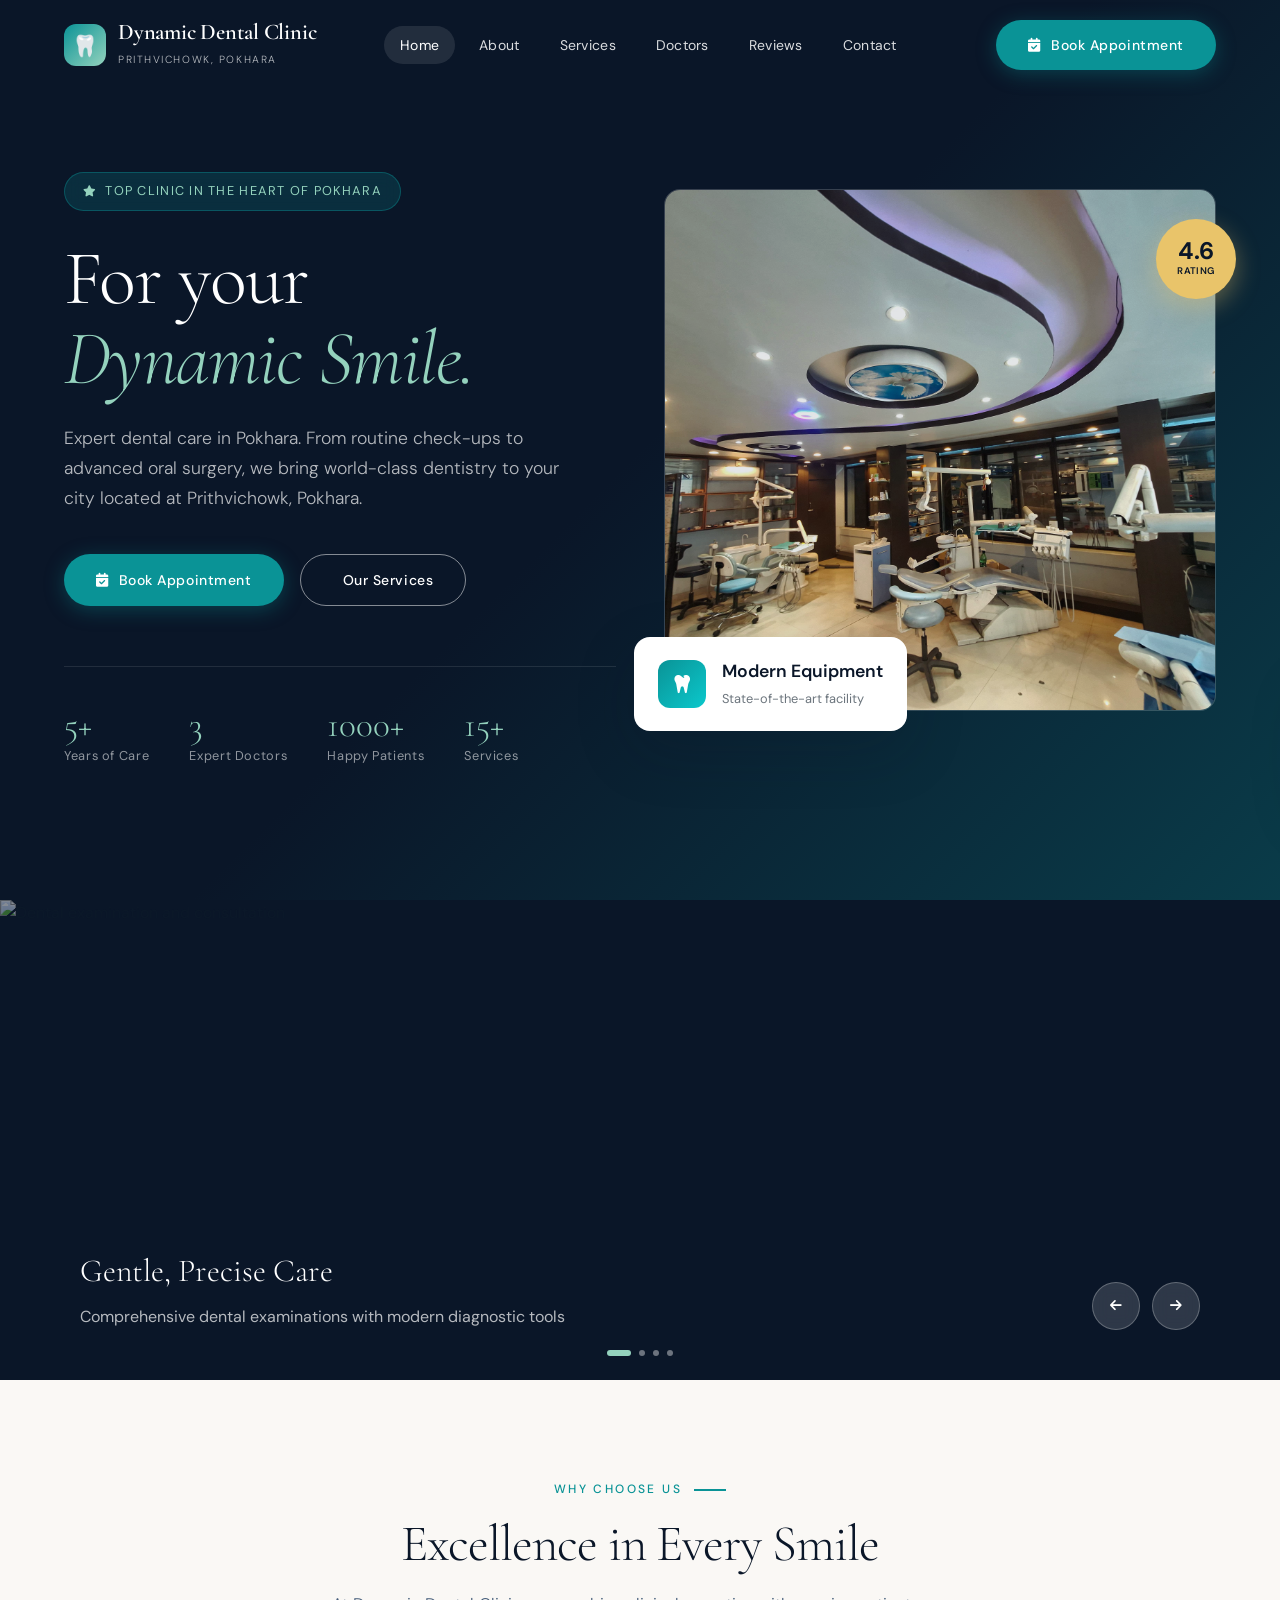
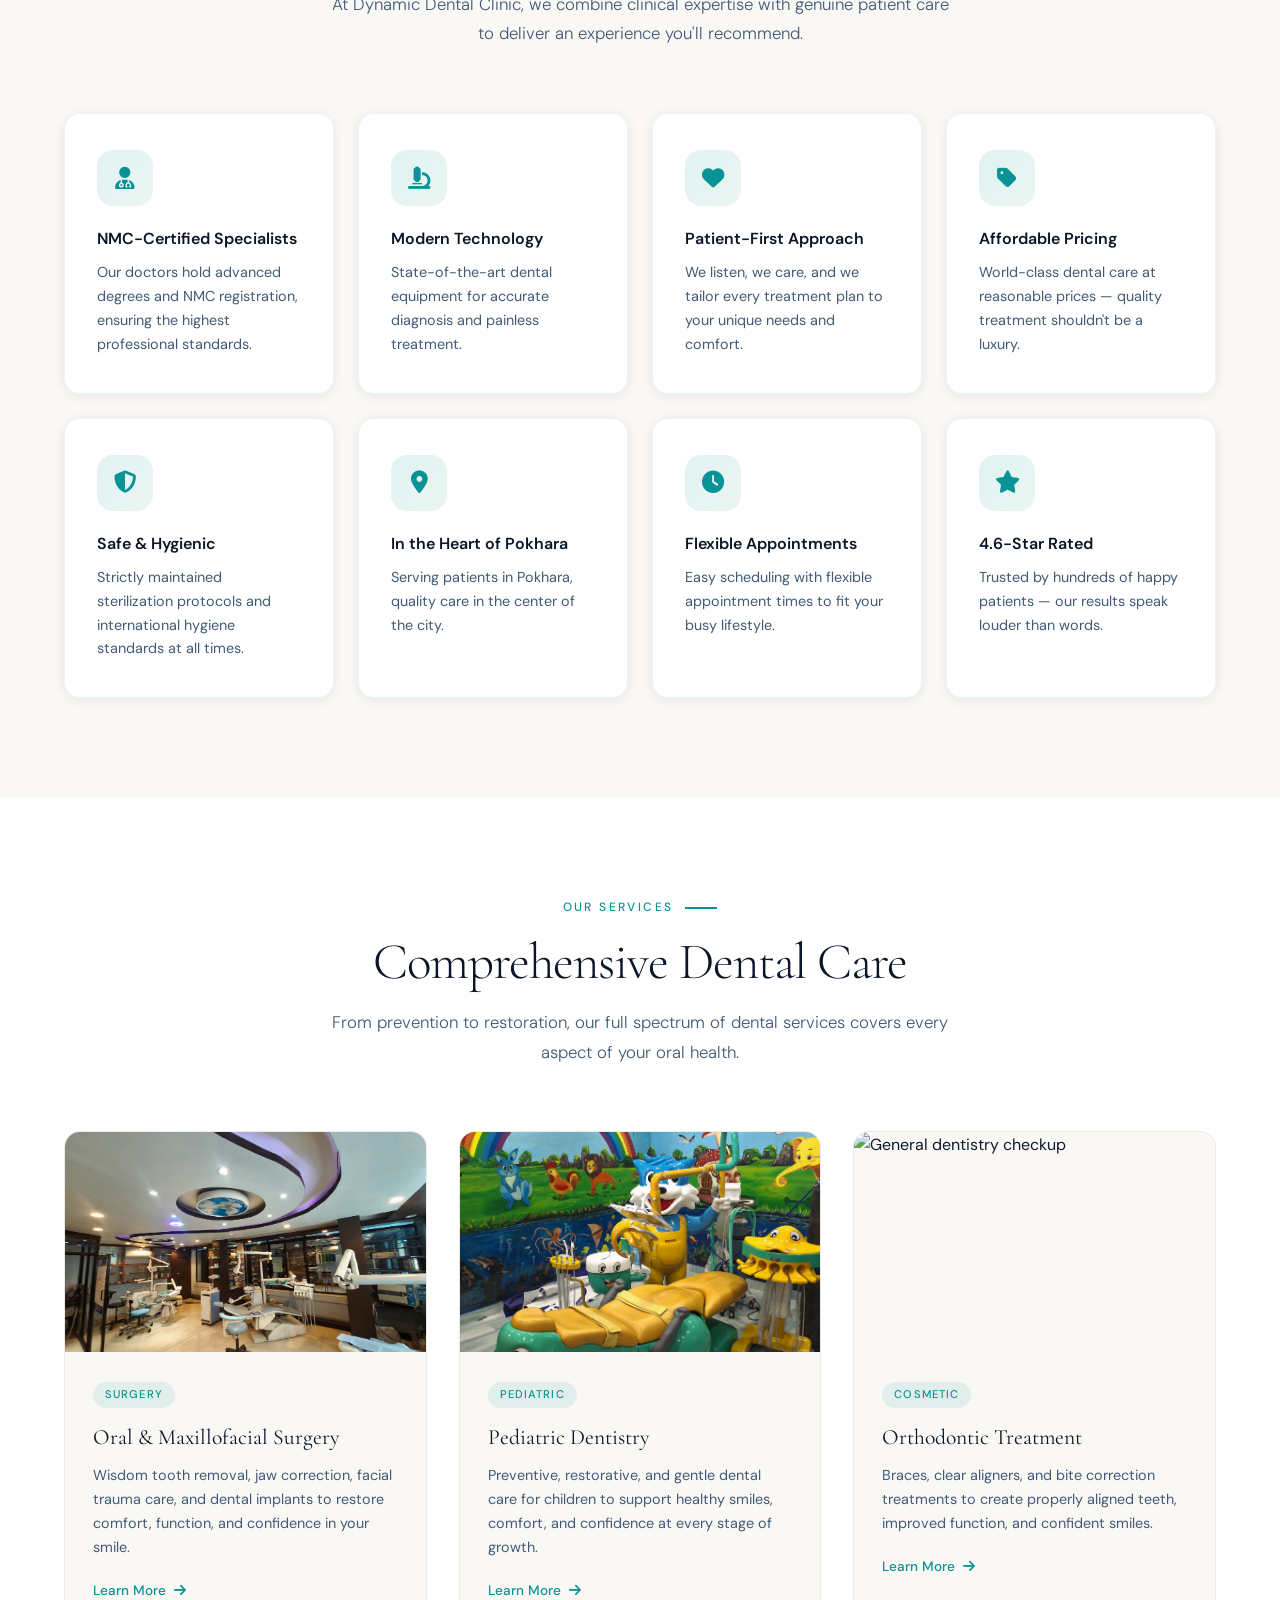
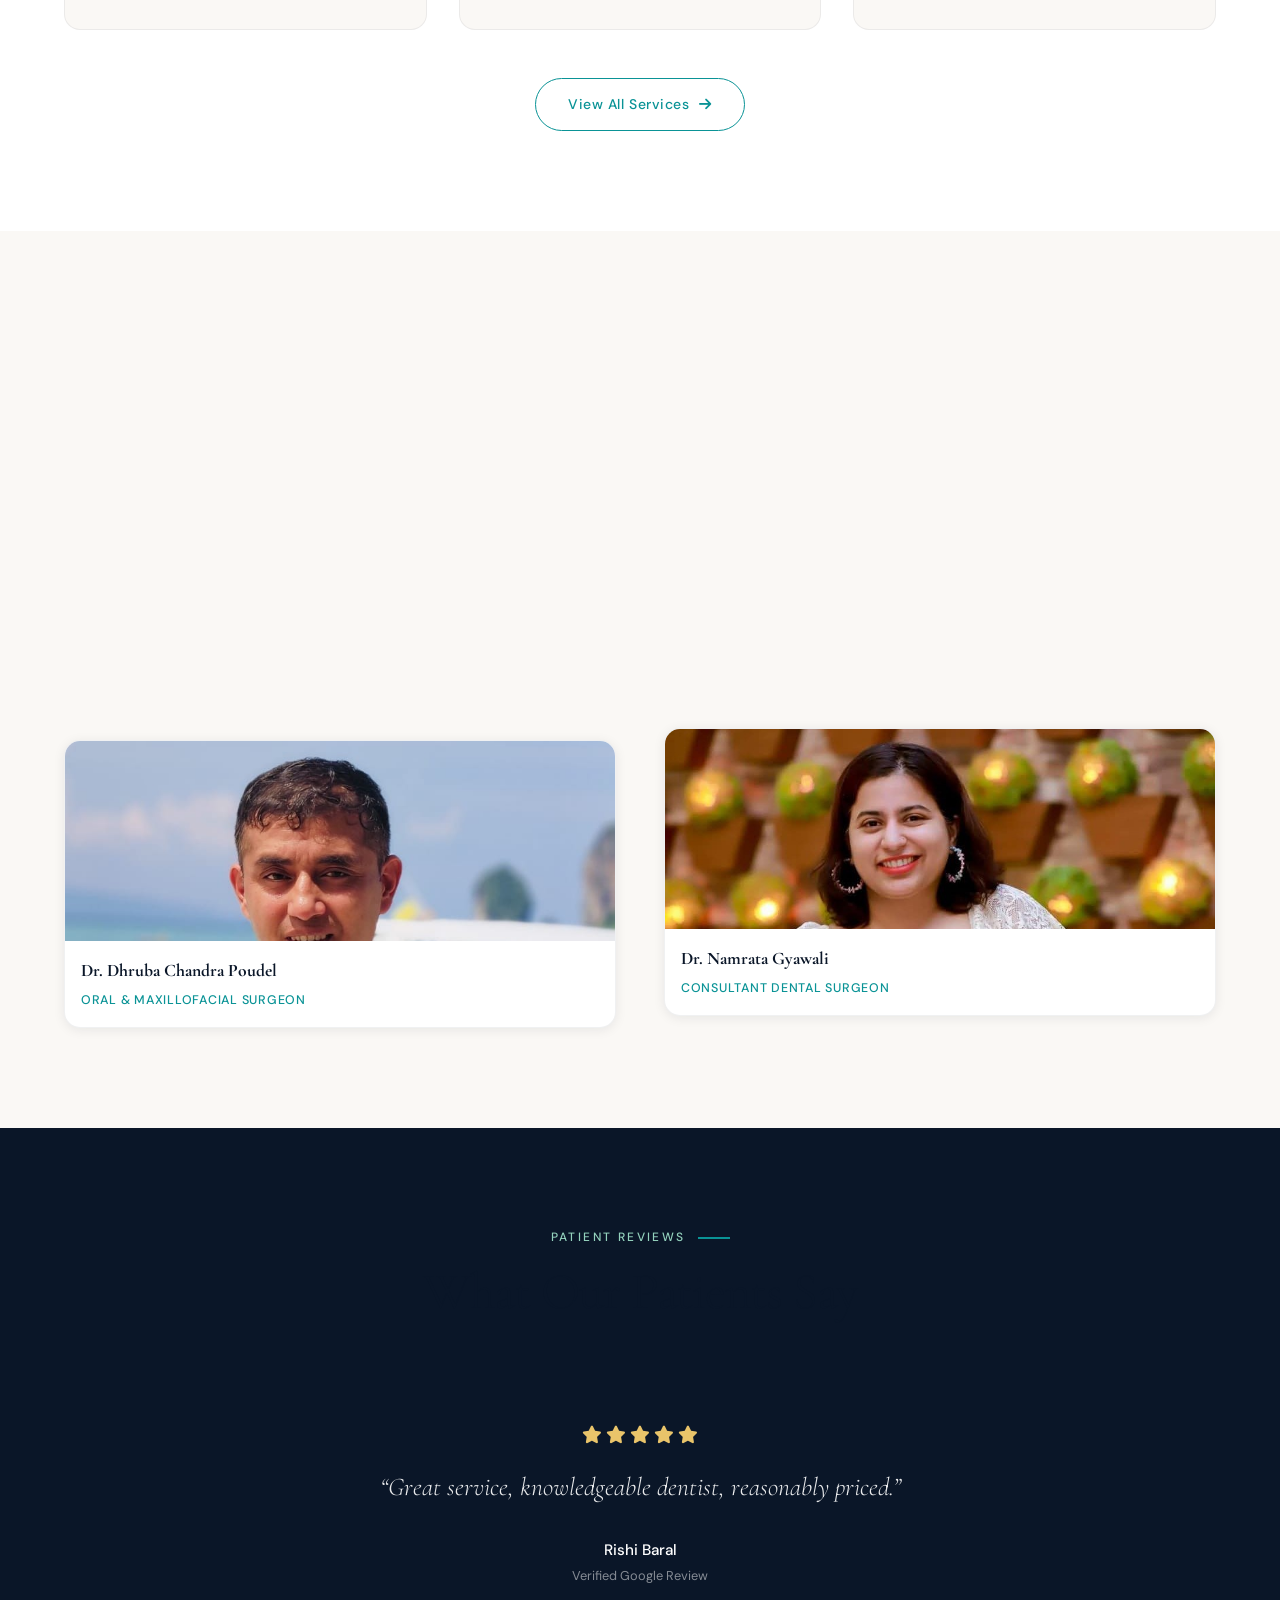
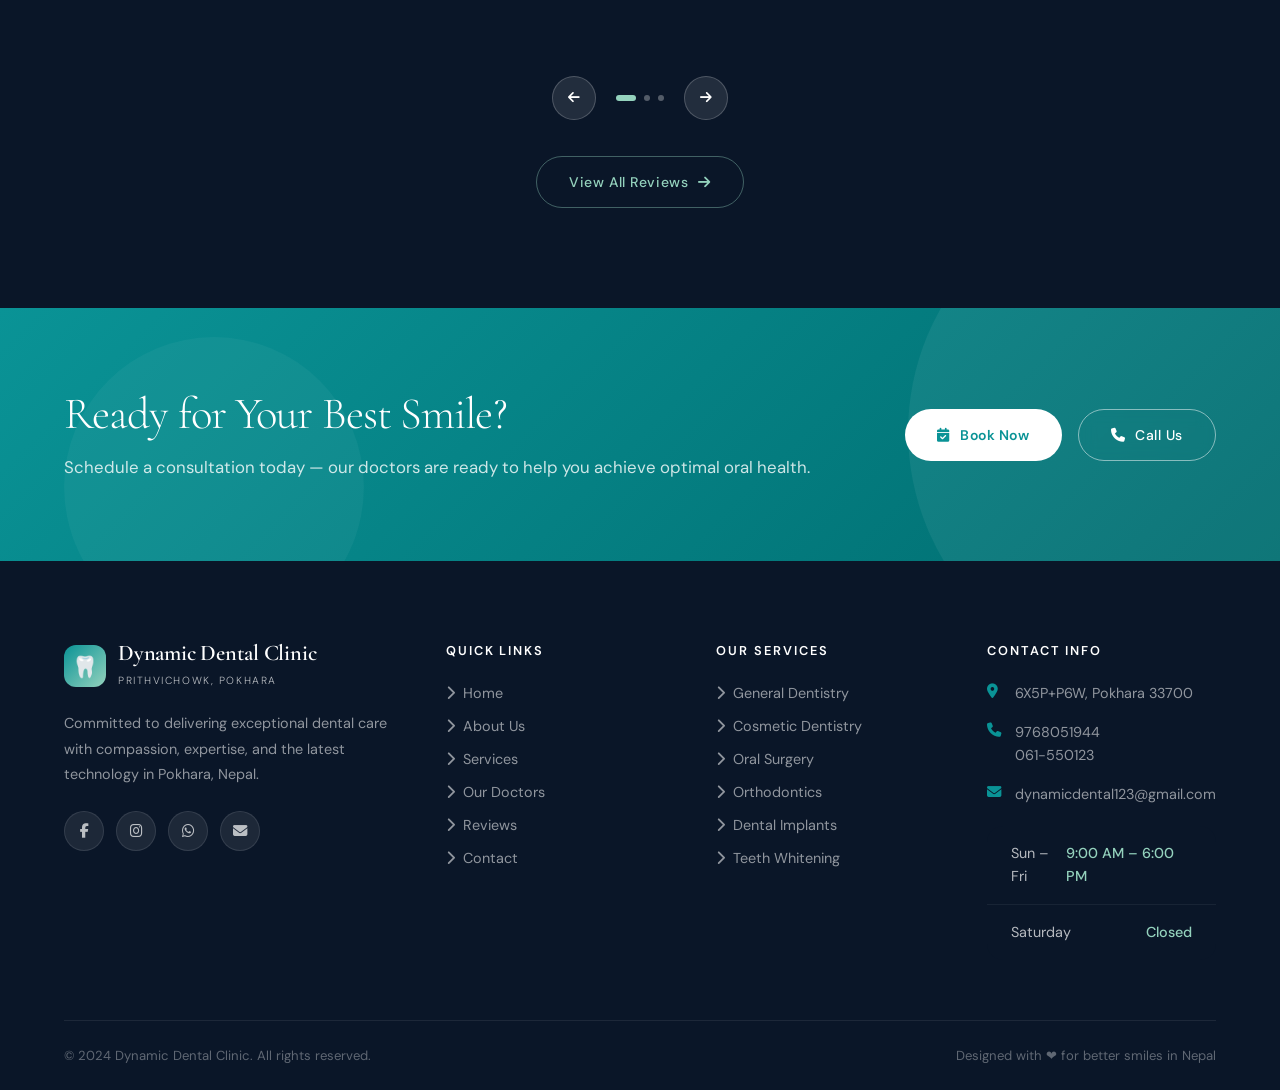
==== index.html @ 87ab33f5 "a" ====
<!DOCTYPE html>
<html lang="en">
<head>
  <meta charset="UTF-8" />
  <meta name="viewport" content="width=device-width, initial-scale=1.0" />
  <meta name="description" content="Dynamic Dental Clinic - Premium dental care in Pokhara, Nepal. Expert dental surgeons offering general dentistry, orthodontics, oral surgery & more. Book your appointment today." />
  <meta name="keywords" content="dental clinic Pokhara, dentist Nepal, Dynamic Dental Clinic, oral surgery, dental care Pokhara" />
  <meta property="og:title" content="Dynamic Dental Clinic | Expert Dental Care in Nepal" />
  <meta property="og:description" content="Trusted dental care with expert surgeons in Pokhara. Modern facilities, gentle care, beautiful smiles." />
  <meta property="og:type" content="website" />
  <title>Dynamic Dental Clinic | Expert Dental Care in Pokhara, Nepal</title>
  <link rel="stylesheet" href="style.css" />
  <link rel="preconnect" href="https://fonts.googleapis.com" />
  <link rel="preconnect" href="https://fonts.gstatic.com" crossorigin />
  <link href="https://fonts.googleapis.com/css2?family=Cormorant+Garamond:ital,wght@0,300;0,400;0,600;1,300&family=DM+Sans:ital,wght@0,300;0,400;0,500;1,300&display=swap" rel="stylesheet" />
  <link rel="stylesheet" href="https://cdnjs.cloudflare.com/ajax/libs/font-awesome/6.5.0/css/all.min.css" />
  <script type="application/ld+json">
  {
    "@context": "https://schema.org",
    "@type": "Dentist",
    "name": "Dynamic Dental Clinic",
    "address": {
      "@type": "PostalAddress",
      "streetAddress": "Prithvichowk",
      "addressCountry": "NP"
    },
    "telephone": "+977-82-590466",
    "aggregateRating": {
      "@type": "AggregateRating",
      "ratingValue": "4.6",
      "reviewCount": "9"
    }
  }
  </script>
</head>
<body>

  <!-- ============================================ -->
  <!-- NAVIGATION -->
  <!-- ============================================ -->
  <nav id="navbar">
    <div class="container">
      <div class="nav-inner">
        <a href="index.html" class="nav-logo" aria-label="Dynamic Dental Clinic Home">
          <div class="logo-icon">🦷</div>
          <div>
            <span class="logo-text-main">Dynamic Dental Clinic</span>
            <span class="logo-text-sub">Prithvichowk, Pokhara</span>
          </div>
        </a>
        <div class="nav-links">
          <a href="index.html" class="active">Home</a>
          <a href="about.html">About</a>
          <a href="services.html">Services</a>
          <a href="team.html">Doctors</a>
          <a href="testimonials.html">Reviews</a>
          <a href="contact.html">Contact</a>
        </div>
        <a href="contact.html#appointment" class="btn btn-primary nav-cta">
          <i class="fas fa-calendar-check"></i> Book Appointment
        </a>
        <button class="hamburger" id="hamburger" aria-label="Toggle mobile menu">
          <span></span><span></span><span></span>
        </button>
      </div>
    </div>
  </nav>

  <!-- Mobile Navigation -->
  <div class="mobile-overlay" id="mobile-overlay"></div>
  <div class="mobile-nav" id="mobile-nav">
    <a href="index.html">🏠 Home</a>
    <a href="about.html">🏥 About Us</a>
    <a href="services.html">🦷 Services</a>
    <a href="team.html">👨‍⚕️ Our Doctors</a>
    <a href="testimonials.html">⭐ Reviews</a>
    <a href="contact.html">📞 Contact</a>
    <br/>
    <a href="contact.html#appointment" class="btn btn-primary" style="display:inline-flex;margin-top:16px;">
      <i class="fas fa-calendar-check"></i> Book Appointment
    </a>
  </div>

  <!-- ============================================ -->
  <!-- HERO -->
  <!-- ============================================ -->
  <section class="hero" id="home">
    <div class="hero-bg"></div>
    <div class="hero-gradient"></div>
    <div class="container">
      <div class="grid-2">
        <div class="hero-content">
          <div class="hero-badge">
            <i class="fas fa-star"></i>
            <span>Top clinic in the heart of Pokhara</span>
          </div>
          <h1 class="hero-title display-heading">
            For your<br/><em>Dynamic Smile.</em>
          </h1>
          <p class="hero-subtitle">
            Expert dental care in Pokhara. From routine check-ups to advanced oral surgery, we bring world-class dentistry to your city located at Prithvichowk, Pokhara.
          </p>
          <div class="hero-actions">
            <a href="contact.html#appointment" class="btn btn-primary">
              <i class="fas fa-calendar-check"></i> Book Appointment
            </a>
            <a href="services.html" class="btn btn-outline">
              <i class="fas fa-grid-2"></i> Our Services
            </a>
          </div>
          <div class="hero-stats">
            <div class="stat-item">
              <span class="stat-number" data-count="5" data-suffix="+">5+</span>
              <span class="stat-label">Years of Care</span>
            </div>
            <div class="stat-item">
              <span class="stat-number" data-count="3" data-suffix="">3+</span>
              <span class="stat-label">Expert Doctors</span>
            </div>
            <div class="stat-item">
              <span class="stat-number" data-count="1000" data-suffix="+">1000+</span>
              <span class="stat-label">Happy Patients</span>
            </div>
            <div class="stat-item">
              <span class="stat-number" data-count="15" data-suffix="+">15+</span>
              <span class="stat-label">Services</span>
            </div>
          </div>
        </div>
        <div class="hero-image-panel">
          <div class="hero-card">
            <img src="./assets/mainwide.jpg" alt="Expert dental care at Dynamic Dental Clinic" loading="eager" />
          </div>
          <div class="hero-floating-card">
            <div class="floating-icon">
              <i class="fas fa-tooth"></i>
            </div>
            <div class="floating-text">
              <strong>Modern Equipment</strong>
              <span>State-of-the-art facility</span>
            </div>
          </div>
          <div class="hero-badge-top">
            <strong>4.6</strong>
            <span>RATING</span>
          </div>
        </div>
      </div>
    </div>
  </section>

  <!-- ============================================ -->
  <!-- IMAGE CAROUSEL -->
  <!-- ============================================ -->
  <section class="carousel-section">
    <div class="carousel">
      <div class="carousel-track" id="carousel-track">
        <div class="carousel-slide">
          <img src="https://images.unsplash.com/photo-1629909615957-be38d48fbbe4?w=1400&q=80" alt="Dental examination and consultation" loading="lazy" />
          <div class="carousel-caption">
            <h3>Gentle, Precise Care</h3>
            <p>Comprehensive dental examinations with modern diagnostic tools</p>
          </div>
        </div>
        <div class="carousel-slide">
          <img src="https://images.unsplash.com/photo-1606811841689-23dfddce3e95?w=1400&q=80" alt="Modern dental clinic interior" loading="lazy" />
          <div class="carousel-caption">
            <h3>Modern Clinic Environment</h3>
            <p>A comfortable, hygienic space designed for your peace of mind</p>
          </div>
        </div>
        <div class="carousel-slide">
          <img src="https://images.unsplash.com/photo-1598256989800-fe5f95da9787?w=1400&q=80" alt="Teeth whitening and cosmetic dentistry" loading="lazy" />
          <div class="carousel-caption">
            <h3>Beautiful Smile Transformations</h3>
            <p>Cosmetic dentistry and teeth whitening for your best smile</p>
          </div>
        </div>
        <div class="carousel-slide">
          <img src="https://images.unsplash.com/photo-1588776814546-1ffcf47267a5?w=1400&q=80" alt="Expert dental surgery" loading="lazy" />
          <div class="carousel-caption">
            <h3>Expert Oral Surgery</h3>
            <p>Advanced surgical procedures by NMC-certified specialists</p>
          </div>
        </div>
      </div>
      <div class="carousel-controls">
        <button class="carousel-btn" id="carousel-prev" aria-label="Previous slide"><i class="fas fa-arrow-left"></i></button>
        <button class="carousel-btn" id="carousel-next" aria-label="Next slide"><i class="fas fa-arrow-right"></i></button>
      </div>
      <div class="carousel-dots" id="carousel-dots"></div>
    </div>
  </section>

  <!-- ============================================ -->
  <!-- WHY CHOOSE US -->
  <!-- ============================================ -->
  <section class="why-us section-padding">
    <div class="container">
      <div class="section-header centered">
        <div class="section-label">Why Choose Us</div>
        <h2 class="section-title display-heading">Excellence in Every Smile</h2>
        <p class="section-desc">At Dynamic Dental Clinic, we combine clinical expertise with genuine patient care to deliver an experience you'll recommend.</p>
      </div>
      <div class="grid-4">
        <div class="feature-card fade-up delay-1">
          <div class="feature-icon"><i class="fas fa-user-doctor"></i></div>
          <h4>NMC-Certified Specialists</h4>
          <p>Our doctors hold advanced degrees and NMC registration, ensuring the highest professional standards.</p>
        </div>
        <div class="feature-card fade-up delay-2">
          <div class="feature-icon"><i class="fas fa-microscope"></i></div>
          <h4>Modern Technology</h4>
          <p>State-of-the-art dental equipment for accurate diagnosis and painless treatment.</p>
        </div>
        <div class="feature-card fade-up delay-3">
          <div class="feature-icon"><i class="fas fa-heart"></i></div>
          <h4>Patient-First Approach</h4>
          <p>We listen, we care, and we tailor every treatment plan to your unique needs and comfort.</p>
        </div>
        <div class="feature-card fade-up delay-4">
          <div class="feature-icon"><i class="fas fa-tag"></i></div>
          <h4>Affordable Pricing</h4>
          <p>World-class dental care at reasonable prices — quality treatment shouldn't be a luxury.</p>
        </div>
        <div class="feature-card fade-up delay-1">
          <div class="feature-icon"><i class="fas fa-shield-halved"></i></div>
          <h4>Safe & Hygienic</h4>
          <p>Strictly maintained sterilization protocols and international hygiene standards at all times.</p>
        </div>
        <div class="feature-card fade-up delay-2">
          <div class="feature-icon"><i class="fas fa-location-dot"></i></div>
          <h4>In the Heart of Pokhara</h4>
          <p>Serving patients in Pokhara, quality care in the center of the city.</p>
        </div>
        <div class="feature-card fade-up delay-3">
          <div class="feature-icon"><i class="fas fa-clock"></i></div>
          <h4>Flexible Appointments</h4>
          <p>Easy scheduling with flexible appointment times to fit your busy lifestyle.</p>
        </div>
        <div class="feature-card fade-up delay-4">
          <div class="feature-icon"><i class="fas fa-star"></i></div>
          <h4>4.6-Star Rated</h4>
          <p>Trusted by hundreds of happy patients — our results speak louder than words.</p>
        </div>
      </div>
    </div>
  </section>

  <!-- ============================================ -->
  <!-- FEATURED SERVICES -->
  <!-- ============================================ -->
  <section class="services-preview section-padding bg-white">
    <div class="container">
      <div class="section-header centered">
        <div class="section-label">Our Services</div>
        <h2 class="section-title display-heading">Comprehensive Dental Care</h2>
        <p class="section-desc">From prevention to restoration, our full spectrum of dental services covers every aspect of your oral health.</p>
      </div>
      <div class="grid-3">
        <div class="service-card fade-up delay-2">
          <div class="service-card-img">
            <img src="./assets/mainwide.jpg" alt="Teeth whitening cosmetic dentistry" loading="lazy" />
          </div>
          <div class="service-card-body">
            <span class="service-tag">Surgery</span>
            <h3>Oral & Maxillofacial Surgery</h3>
            <p>Wisdom tooth removal, jaw correction, facial trauma care, and dental implants to restore comfort, function, and confidence in your smile.</p>
            <a href="services.html" class="service-card-link">Learn More <i class="fas fa-arrow-right"></i></a>
          </div>
        </div>
        <div class="service-card fade-up delay-3">
          <div class="service-card-img">
            <img src="./assets/pedonarrow.jpg" alt="Oral and maxillofacial surgery" loading="lazy" />
          </div>
          <div class="service-card-body">
            <span class="service-tag">Pediatric</span>
            <h3>Pediatric Dentistry</h3>
            <p>Preventive, restorative, and gentle dental care for children to support healthy smiles, comfort, and confidence at every stage of growth.</p>
            <a href="services.html" class="service-card-link">Learn More <i class="fas fa-arrow-right"></i></a>
          </div>
        </div>
        <div class="service-card fade-up delay-1">
          <div class="service-card-img">
            <img src="https://images.unsplash.com/photo-1609840114035-3c981b782dfe?w=600&q=80" alt="General dentistry checkup" loading="lazy" />
          </div>
          <div class="service-card-body">
            <span class="service-tag">Cosmetic</span>
            <h3>Orthodontic Treatment</h3>
            <p>Braces, clear aligners, and bite correction treatments to create properly aligned teeth, improved function, and confident smiles.</p>
            <a href="services.html" class="service-card-link">Learn More <i class="fas fa-arrow-right"></i></a>
          </div>
        </div>
      </div>
      <div class="text-center" style="margin-top:48px;">
        <a href="services.html" class="btn btn-ghost">
          View All Services <i class="fas fa-arrow-right"></i>
        </a>
      </div>
    </div>
  </section>

  <!-- ============================================ -->
  <!-- MEET THE TEAM PREVIEW -->
  <!-- ============================================ -->
  <section class="section-padding bg-cream">
    <div class="container">
      <div class="grid-2">
        <div class="fade-left">
          <div class="section-label">Our Doctors</div>
          <h2 class="section-title display-heading" style="margin-bottom:20px;">Meet Your<br/><em style="font-style:italic;color:var(--teal)">Care Team</em></h2>
          <p style="color:var(--text-mid);font-size:1rem;line-height:1.8;margin-bottom:28px;font-weight:300;">
            Our multi-specialist team brings together years of clinical experience, advanced training, and a genuine passion for patient wellbeing. Each doctor is NMC-certified and dedicated to delivering care you can trust.
          </p>
          <a href="team.html" class="btn btn-primary">
            <i class="fas fa-user-doctor"></i> Meet Our Doctors
          </a>
        </div>
        <div class="grid-2 fade-right" style="gap:20px;">
          </div>
          <div class="team-card" style="border-radius:16px;overflow:hidden;box-shadow:var(--shadow-sm);margin-top:24px;">
            <img src="./assets/drdhrub.jpg" alt="Dr. Dhruba Chandra Poudel, Oral & Maxillofacial Surgeon" style="width:100%;height:200px;object-fit:cover;object-position:top;" loading="lazy" />
            <div style="padding:16px;">
              <strong style="display:block;font-family:var(--font-display);font-size:1.1rem;color:var(--navy);">Dr. Dhruba Chandra Poudel</strong>
              <span style="font-size:0.78rem;color:var(--teal);text-transform:uppercase;letter-spacing:0.06em;font-weight:500;">Oral & Maxillofacial Surgeon</span>
            </div>
          </div>
          <div class="team-card" style="border-radius:16px;overflow:hidden;box-shadow:var(--shadow-sm);">
            <img src="./assets/drnamrata.jpg" alt="Dr. Dhruba C. Poudel and Dr. Namrata Gyawali, Dental Surgeon" style="width:100%;height:200px;object-fit:cover;object-position:top;" loading="lazy" />
            <div style="padding:16px;">
              <strong style="display:block;font-family:var(--font-display);font-size:1.1rem;color:var(--navy);">Dr. Namrata Gyawali</strong>
              <span style="font-size:0.78rem;color:var(--teal);text-transform:uppercase;letter-spacing:0.06em;font-weight:500;">Consultant Dental Surgeon</span>
            </div>
        </div>
      </div>
    </div>
  </section>

  <!-- ============================================ -->
  <!-- TESTIMONIALS SLIDER -->
  <!-- ============================================ -->
  <section class="testimonials-section section-padding">
    <div class="container">
      <div class="section-header centered">
        <div class="section-label" style="justify-content:center;color:var(--teal-light);">
          Patient Reviews
        </div>
        <h2 class="section-title display-heading text-white">What Our Patients Say</h2>
      </div>
      <div class="testimonials-slider">
        <div class="testimonials-track" id="testimonials-track">
          <div class="testimonial-slide">
            <div class="testimonial-card">
              <div class="testimonial-stars">
                <i class="fas fa-star"></i><i class="fas fa-star"></i><i class="fas fa-star"></i><i class="fas fa-star"></i><i class="fas fa-star"></i>
              </div>
              <p class="testimonial-quote">Great service, knowledgeable dentist, reasonably priced.</p>
              <div class="testimonial-author">
                
                <div class="author-info">
                  <strong>Rishi Baral</strong>
                  <span>Verified Google Review</span>
                </div>
              </div>
            </div>
          </div>
          <div class="testimonial-slide">
            <div class="testimonial-card">
              <div class="testimonial-stars">
                <i class="fas fa-star"></i><i class="fas fa-star"></i><i class="fas fa-star"></i><i class="fas fa-star"></i><i class="fas fa-star"></i>
              </div>
              <p class="testimonial-quote">Best dental services </p>
              <div class="testimonial-author">
                
                <div class="author-info">
                  <strong>Romi Dahal</strong>
                  <span>Verified Google Review</span>
                </div>
              </div>
            </div>
          </div>
          <div class="testimonial-slide">
            <div class="testimonial-card">
              <div class="testimonial-stars">
                <i class="fas fa-star"></i><i class="fas fa-star"></i><i class="fas fa-star"></i><i class="fas fa-star"></i><i class="fas fa-star-half-alt"></i>
              </div>
              <p class="testimonial-quote">Dental Clinics, Perfect dental treatment!</p>
              <div class="testimonial-author">
                
                <div class="author-info">
                  <strong>Kranti Mulmi</strong>
                  <span>Local Guide · Google Review</span>
                </div>
              </div>
            </div>
          </div>
        </div>
      </div>
      <div class="slider-nav">
        <button class="slider-btn" id="testi-prev" aria-label="Previous testimonial"><i class="fas fa-arrow-left"></i></button>
        <div class="slider-dots" id="testimonials-dots"></div>
        <button class="slider-btn" id="testi-next" aria-label="Next testimonial"><i class="fas fa-arrow-right"></i></button>
      </div>
      <div class="text-center" style="margin-top:36px;">
        <a href="testimonials.html" class="btn btn-ghost" style="color:var(--teal-light);border-color:rgba(148,210,189,0.4);">
          View All Reviews <i class="fas fa-arrow-right"></i>
        </a>
      </div>
    </div>
  </section>

  <!-- ============================================ -->
  <!-- CTA BANNER -->
  <!-- ============================================ -->
  <section class="cta-banner">
    <div class="container">
      <div class="cta-inner">
        <div class="cta-text">
          <h2 class="display-heading">Ready for Your Best Smile?</h2>
          <p>Schedule a consultation today — our doctors are ready to help you achieve optimal oral health.</p>
        </div>
        <div class="cta-actions">
          <a href="contact.html#appointment" class="btn btn-white">
            <i class="fas fa-calendar-check"></i> Book Now
          </a>
          <a href="tel:+97761552123" class="btn btn-outline">
            <i class="fas fa-phone"></i> Call Us
          </a>
        </div>
      </div>
    </div>
  </section>

  <!-- ============================================ -->
  <!-- FOOTER -->
  <!-- ============================================ -->
  <footer>
    <div class="container">
      <div class="footer-grid">
        <div class="footer-brand">
          <a href="index.html" class="nav-logo">
            <div class="logo-icon">🦷</div>
            <div>
              <span class="logo-text-main">Dynamic Dental Clinic</span>
              <span class="logo-text-sub">Prithvichowk, Pokhara</span>
            </div>
          </a>
          <p class="footer-desc">Committed to delivering exceptional dental care with compassion, expertise, and the latest technology in Pokhara, Nepal.</p>
          <div class="footer-social">
            <a href="#" target="_blank" rel="noopener" class="social-link" aria-label="Facebook"><i class="fab fa-facebook-f"></i></a>
            <a href="#" class="social-link" aria-label="Instagram"><i class="fab fa-instagram"></i></a>
            <a href="#" class="social-link" aria-label="WhatsApp"><i class="fab fa-whatsapp"></i></a>
            <a href="mailto:dynamicdental123@gmail.com" class="social-link" aria-label="Email"><i class="fas fa-envelope"></i></a>
          </div>
        </div>
        <div class="footer-col">
          <h5>Quick Links</h5>
          <ul class="footer-links">
            <li><a href="index.html"><i class="fas fa-chevron-right"></i> Home</a></li>
            <li><a href="about.html"><i class="fas fa-chevron-right"></i> About Us</a></li>
            <li><a href="services.html"><i class="fas fa-chevron-right"></i> Services</a></li>
            <li><a href="team.html"><i class="fas fa-chevron-right"></i> Our Doctors</a></li>
            <li><a href="testimonials.html"><i class="fas fa-chevron-right"></i> Reviews</a></li>
            <li><a href="contact.html"><i class="fas fa-chevron-right"></i> Contact</a></li>
          </ul>
        </div>
        <div class="footer-col">
          <h5>Our Services</h5>
          <ul class="footer-links">
            <li><a href="services.html"><i class="fas fa-chevron-right"></i> General Dentistry</a></li>
            <li><a href="services.html"><i class="fas fa-chevron-right"></i> Cosmetic Dentistry</a></li>
            <li><a href="services.html"><i class="fas fa-chevron-right"></i> Oral Surgery</a></li>
            <li><a href="services.html"><i class="fas fa-chevron-right"></i> Orthodontics</a></li>
            <li><a href="services.html"><i class="fas fa-chevron-right"></i> Dental Implants</a></li>
            <li><a href="services.html"><i class="fas fa-chevron-right"></i> Teeth Whitening</a></li>
          </ul>
        </div>
        <div class="footer-col">
          <h5>Contact Info</h5>
          <ul class="footer-contact">
            <li>
              <i class="fas fa-location-dot"></i>
              <span>6X5P+P6W, Pokhara 33700</span>
            </li>
            <li>
              <i class="fas fa-phone"></i>
              <div>
                <a href="tel:+9779768051944">9768051944</a><br/>
                <a href="tel:+97761550123">061-550123</a>
              </div>
            </li>
            <li>
              <i class="fas fa-envelope"></i>
              <a href="mailto:dynamicdental123@gmail.com">dynamicdental123@gmail.com</a>
            </li>
          </ul>
          <div class="hours-table" style="margin-top:20px;">
            <div class="hours-row">
              <span class="day">Sun – Fri</span>
              <span class="time">9:00 AM – 6:00 PM</span>
            </div>
            <div class="hours-row">
              <span class="day">Saturday</span>
              <span class="time">Closed</span>
            </div>
          </div>
        </div>
      </div>
      <div class="footer-bottom">
        <span>© 2024 Dynamic Dental Clinic. All rights reserved.</span>
        <span>Designed with ❤️ for better smiles in Nepal</span>
      </div>
    </div>
  </footer>

  <!-- Back to Top -->
  <button id="back-to-top" aria-label="Back to top"><i class="fas fa-arrow-up"></i></button>

  <!-- Notification Popup -->
  <div class="notification-popup" id="notif-popup">
    <div class="notif-header">
      <span class="notif-title"><i class="fas fa-bell"></i> Special Offer</span>
      <button class="notif-close" id="notif-close" aria-label="Close notification"><i class="fas fa-times"></i></button>
    </div>
    <p class="notif-text">🦷 Free initial consultation for new patients this month! Book your appointment today.</p>
  </div>

  <script src="script.js"></script>
</body>
</html>
---- style.css ----
/* ============================================
   DYNAMIC DENTAL CLINIC - MAIN STYLESHEET
   Premium, Modern, Minimal Design
   ============================================ */

@import url('https://fonts.googleapis.com/css2?family=Cormorant+Garamond:ital,wght@0,300;0,400;0,600;1,300&family=DM+Sans:ital,wght@0,300;0,400;0,500;1,300&display=swap');

/* ============================================
   CSS VARIABLES
   ============================================ */
:root {
  --navy: #0a1628;
  --navy-light: #132240;
  --teal: #0a9396;
  --teal-light: #94d2bd;
  --gold: #e9c46a;
  --cream: #faf8f5;
  --white: #ffffff;
  --gray-100: #f8f9fa;
  --gray-200: #e9ecef;
  --gray-400: #adb5bd;
  --gray-600: #6c757d;
  --gray-800: #343a40;
  --text-dark: #0d1b2a;
  --text-mid: #415a77;
  --shadow-sm: 0 2px 12px rgba(10, 22, 40, 0.08);
  --shadow-md: 0 8px 32px rgba(10, 22, 40, 0.12);
  --shadow-lg: 0 20px 60px rgba(10, 22, 40, 0.18);
  --radius: 16px;
  --radius-sm: 8px;
  --radius-pill: 100px;
  --transition: all 0.35s cubic-bezier(0.25, 0.46, 0.45, 0.94);
  --font-display: 'Cormorant Garamond', Georgia, serif;
  --font-body: 'DM Sans', system-ui, sans-serif;
}

/* ============================================
   RESET & BASE
   ============================================ */
*, *::before, *::after { box-sizing: border-box; margin: 0; padding: 0; }

html { scroll-behavior: smooth; font-size: 16px; }

body {
  font-family: var(--font-body);
  font-weight: 400;
  color: var(--text-dark);
  background: var(--cream);
  overflow-x: hidden;
  line-height: 1.6;
}

img { display: block; max-width: 100%; height: auto; }
a { text-decoration: none; color: inherit; }
ul { list-style: none; }
button { border: none; cursor: pointer; font-family: var(--font-body); }

/* ============================================
   TYPOGRAPHY
   ============================================ */
.display-heading {
  font-family: var(--font-display);
  font-weight: 300;
  line-height: 1.1;
  letter-spacing: -0.02em;
}

h1 { font-size: clamp(2.8rem, 6vw, 5.5rem); }
h2 { font-size: clamp(2rem, 4vw, 3.5rem); }
h3 { font-size: clamp(1.3rem, 2vw, 1.8rem); }
h4 { font-size: 1.1rem; font-weight: 500; }

.section-label {
  font-size: 0.75rem;
  font-weight: 500;
  letter-spacing: 0.2em;
  text-transform: uppercase;
  color: var(--teal);
  display: flex;
  align-items: center;
  gap: 12px;
  margin-bottom: 16px;
}

.section-label::before {
  content: '';
  width: 32px;
  height: 2px;
  background: var(--teal);
  display: inline-block;
}

/* ============================================
   LAYOUT UTILITIES
   ============================================ */
.container {
  max-width: 1200px;
  margin: 0 auto;
  padding: 0 24px;
}

.section-padding { padding: 100px 0; }
.section-padding-sm { padding: 64px 0; }

.grid-2 { display: grid; grid-template-columns: 1fr 1fr; gap: 48px; align-items: center; }
.grid-3 { display: grid; grid-template-columns: repeat(3, 1fr); gap: 32px; }
.grid-4 { display: grid; grid-template-columns: repeat(4, 1fr); gap: 24px; }

.text-center { text-align: center; }
.text-white { color: var(--white); }

/* ============================================
   BUTTONS
   ============================================ */
.btn {
  display: inline-flex;
  align-items: center;
  gap: 10px;
  padding: 14px 32px;
  border-radius: var(--radius-pill);
  font-family: var(--font-body);
  font-size: 0.875rem;
  font-weight: 500;
  letter-spacing: 0.04em;
  transition: var(--transition);
  cursor: pointer;
  white-space: nowrap;
}

.btn-primary {
  background: var(--teal);
  color: var(--white);
  box-shadow: 0 4px 20px rgba(10, 147, 150, 0.35);
}

.btn-primary:hover {
  background: #078a8d;
  transform: translateY(-2px);
  box-shadow: 0 8px 28px rgba(10, 147, 150, 0.45);
}

.btn-outline {
  background: transparent;
  color: var(--white);
  border: 1.5px solid rgba(255,255,255,0.5);
  backdrop-filter: blur(8px);
}

.btn-outline:hover {
  background: rgba(255,255,255,0.15);
  border-color: rgba(255,255,255,0.8);
  transform: translateY(-2px);
}

.btn-dark {
  background: var(--navy);
  color: var(--white);
}

.btn-dark:hover {
  background: var(--navy-light);
  transform: translateY(-2px);
  box-shadow: var(--shadow-md);
}

.btn-ghost {
  background: transparent;
  color: var(--teal);
  border: 1.5px solid var(--teal);
}

.btn-ghost:hover {
  background: var(--teal);
  color: var(--white);
  transform: translateY(-2px);
}

/* ============================================
   NAVIGATION
   ============================================ */
#navbar {
  position: fixed;
  top: 0;
  left: 0;
  right: 0;
  z-index: 1000;
  padding: 20px 0;
  transition: var(--transition);
}

#navbar.scrolled {
  background: rgba(10, 22, 40, 0.95);
  backdrop-filter: blur(20px);
  padding: 12px 0;
  box-shadow: 0 4px 32px rgba(0,0,0,0.2);
}

.nav-inner {
  display: flex;
  align-items: center;
  justify-content: space-between;
}

.nav-logo {
  display: flex;
  align-items: center;
  gap: 12px;
  color: var(--white);
}

.logo-icon {
  width: 42px;
  height: 42px;
  background: linear-gradient(135deg, var(--teal), var(--teal-light));
  border-radius: 12px;
  display: flex;
  align-items: center;
  justify-content: center;
  font-size: 1.3rem;
}

.logo-text-main {
  font-family: var(--font-display);
  font-size: 1.4rem;
  font-weight: 600;
  letter-spacing: -0.01em;
  display: block;
  line-height: 1.1;
}

.logo-text-sub {
  font-size: 0.65rem;
  letter-spacing: 0.15em;
  text-transform: uppercase;
  opacity: 0.7;
  font-weight: 300;
}

.nav-links {
  display: flex;
  align-items: center;
  gap: 8px;
}

.nav-links a {
  color: rgba(255,255,255,0.85);
  font-size: 0.875rem;
  font-weight: 400;
  padding: 8px 16px;
  border-radius: var(--radius-pill);
  transition: var(--transition);
  letter-spacing: 0.02em;
}

.nav-links a:hover,
.nav-links a.active {
  color: var(--white);
  background: rgba(255,255,255,0.1);
}

.nav-cta { margin-left: 16px; }

.hamburger {
  display: none;
  flex-direction: column;
  gap: 5px;
  background: transparent;
  padding: 4px;
  cursor: pointer;
}

.hamburger span {
  display: block;
  width: 26px;
  height: 2px;
  background: var(--white);
  transition: var(--transition);
  transform-origin: center;
}

.hamburger.active span:nth-child(1) { transform: rotate(45deg) translate(5px, 5px); }
.hamburger.active span:nth-child(2) { opacity: 0; transform: scaleX(0); }
.hamburger.active span:nth-child(3) { transform: rotate(-45deg) translate(5px, -5px); }

.mobile-nav {
  display: none;
  position: fixed;
  top: 0;
  right: -100%;
  width: min(320px, 85vw);
  height: 100vh;
  background: var(--navy);
  z-index: 999;
  padding: 100px 40px 40px;
  transition: right 0.4s cubic-bezier(0.25, 0.46, 0.45, 0.94);
  box-shadow: -20px 0 60px rgba(0,0,0,0.3);
}

.mobile-nav.open { right: 0; }

.mobile-nav a {
  display: block;
  color: rgba(255,255,255,0.85);
  font-size: 1.1rem;
  padding: 16px 0;
  border-bottom: 1px solid rgba(255,255,255,0.08);
  transition: var(--transition);
}

.mobile-nav a:hover { color: var(--teal-light); padding-left: 8px; }

.mobile-overlay {
  display: none;
  position: fixed;
  inset: 0;
  background: rgba(0,0,0,0.5);
  z-index: 998;
  backdrop-filter: blur(4px);
}

/* ============================================
   HERO SECTION
   ============================================ */
.hero {
  min-height: 100vh;
  background: var(--navy);
  position: relative;
  display: flex;
  align-items: center;
  overflow: hidden;
}

.hero-bg {
  position: absolute;
  inset: 0;
  background: url('https://images.unsplash.com/photo-1629909615957-be38d48fbbe4?w=1920&q=80') center/cover no-repeat;
  opacity: 0.25;
}

.hero-gradient {
  position: absolute;
  inset: 0;
  background: linear-gradient(
    135deg,
    rgba(10, 22, 40, 0.95) 0%,
    rgba(10, 22, 40, 0.7) 50%,
    rgba(10, 147, 150, 0.3) 100%
  );
}

.hero-content {
  position: relative;
  z-index: 2;
  padding: 120px 0 80px;
}

.hero-badge {
  display: inline-flex;
  align-items: center;
  gap: 8px;
  background: rgba(10, 147, 150, 0.2);
  border: 1px solid rgba(10, 147, 150, 0.4);
  color: var(--teal-light);
  font-size: 0.8rem;
  letter-spacing: 0.1em;
  text-transform: uppercase;
  padding: 8px 18px;
  border-radius: var(--radius-pill);
  margin-bottom: 28px;
  backdrop-filter: blur(8px);
}

.hero-badge i { font-size: 0.7rem; }

.hero-title {
  font-family: var(--font-display);
  font-weight: 300;
  color: var(--white);
  line-height: 1.05;
  margin-bottom: 24px;
}

.hero-title em {
  font-style: italic;
  color: var(--teal-light);
}

.hero-subtitle {
  font-size: 1.1rem;
  color: rgba(255,255,255,0.7);
  max-width: 520px;
  line-height: 1.7;
  font-weight: 300;
  margin-bottom: 40px;
}

.hero-actions {
  display: flex;
  gap: 16px;
  flex-wrap: wrap;
  margin-bottom: 60px;
}

.hero-stats {
  display: flex;
  gap: 40px;
  padding-top: 40px;
  border-top: 1px solid rgba(255,255,255,0.1);
}

.stat-item { color: var(--white); }

.stat-number {
  font-family: var(--font-display);
  font-size: 2.2rem;
  font-weight: 300;
  color: var(--teal-light);
  display: block;
  line-height: 1;
}

.stat-label {
  font-size: 0.8rem;
  color: rgba(255,255,255,0.55);
  letter-spacing: 0.05em;
  margin-top: 4px;
}

.hero-image-panel {
  position: relative;
  z-index: 2;
}

.hero-card {
  background: rgba(255,255,255,0.07);
  backdrop-filter: blur(20px);
  border: 1px solid rgba(255,255,255,0.12);
  border-radius: var(--radius);
  overflow: hidden;
}

.hero-card img {
  width: 100%;
  height: 520px;
  object-fit: cover;
  opacity: 0.9;
}

.hero-floating-card {
  position: absolute;
  bottom: -20px;
  left: -30px;
  background: var(--white);
  border-radius: var(--radius);
  padding: 20px 24px;
  box-shadow: var(--shadow-lg);
  display: flex;
  align-items: center;
  gap: 16px;
  min-width: 220px;
}

.floating-icon {
  width: 48px;
  height: 48px;
  background: linear-gradient(135deg, var(--teal), #0bc8cc);
  border-radius: 12px;
  display: flex;
  align-items: center;
  justify-content: center;
  color: var(--white);
  font-size: 1.3rem;
  flex-shrink: 0;
}

.floating-text strong {
  display: block;
  font-size: 1.1rem;
  color: var(--navy);
  font-weight: 600;
}

.floating-text span {
  font-size: 0.8rem;
  color: var(--gray-600);
}

.hero-badge-top {
  position: absolute;
  top: 30px;
  right: -20px;
  background: var(--gold);
  border-radius: 50%;
  width: 80px;
  height: 80px;
  display: flex;
  flex-direction: column;
  align-items: center;
  justify-content: center;
  box-shadow: 0 8px 24px rgba(233, 196, 106, 0.4);
}

.hero-badge-top strong {
  font-size: 1.5rem;
  font-weight: 700;
  color: var(--navy);
  line-height: 1;
}

.hero-badge-top span {
  font-size: 0.6rem;
  letter-spacing: 0.05em;
  color: var(--navy);
  font-weight: 600;
}

/* ============================================
   SCROLL ANIMATIONS
   ============================================ */
.fade-up {
  opacity: 0;
  transform: translateY(40px);
  transition: opacity 0.7s ease, transform 0.7s ease;
}

.fade-up.visible {
  opacity: 1;
  transform: translateY(0);
}

.fade-left {
  opacity: 0;
  transform: translateX(-40px);
  transition: opacity 0.7s ease, transform 0.7s ease;
}

.fade-left.visible {
  opacity: 1;
  transform: translateX(0);
}

.fade-right {
  opacity: 0;
  transform: translateX(40px);
  transition: opacity 0.7s ease, transform 0.7s ease;
}

.fade-right.visible {
  opacity: 1;
  transform: translateX(0);
}

.delay-1 { transition-delay: 0.1s; }
.delay-2 { transition-delay: 0.2s; }
.delay-3 { transition-delay: 0.3s; }
.delay-4 { transition-delay: 0.4s; }
.delay-5 { transition-delay: 0.5s; }

/* ============================================
   CAROUSEL
   ============================================ */
.carousel-section { background: var(--navy); padding: 0; overflow: hidden; }

.carousel {
  position: relative;
  overflow: hidden;
}

.carousel-track {
  display: flex;
  transition: transform 0.6s cubic-bezier(0.25, 0.46, 0.45, 0.94);
}

.carousel-slide {
  min-width: 100%;
  position: relative;
  height: 480px;
}

.carousel-slide img {
  width: 100%;
  height: 100%;
  object-fit: cover;
  opacity: 0.5;
}

.carousel-caption {
  position: absolute;
  bottom: 0;
  left: 0;
  right: 0;
  padding: 60px 80px 50px;
  background: linear-gradient(to top, rgba(10,22,40,0.95), transparent);
  color: var(--white);
}

.carousel-caption h3 {
  font-family: var(--font-display);
  font-size: 2rem;
  font-weight: 300;
  margin-bottom: 8px;
}

.carousel-caption p {
  color: rgba(255,255,255,0.7);
  font-size: 1rem;
}

.carousel-controls {
  position: absolute;
  bottom: 50px;
  right: 80px;
  display: flex;
  gap: 12px;
}

.carousel-btn {
  width: 48px;
  height: 48px;
  border-radius: 50%;
  background: rgba(255,255,255,0.15);
  backdrop-filter: blur(8px);
  border: 1px solid rgba(255,255,255,0.25);
  color: var(--white);
  display: flex;
  align-items: center;
  justify-content: center;
  transition: var(--transition);
  cursor: pointer;
}

.carousel-btn:hover { background: var(--teal); border-color: var(--teal); }

.carousel-dots {
  position: absolute;
  bottom: 24px;
  left: 50%;
  transform: translateX(-50%);
  display: flex;
  gap: 8px;
}

.carousel-dot {
  width: 6px;
  height: 6px;
  border-radius: 50%;
  background: rgba(255,255,255,0.4);
  cursor: pointer;
  transition: var(--transition);
}

.carousel-dot.active {
  background: var(--teal-light);
  width: 24px;
  border-radius: 3px;
}

/* ============================================
   WHY CHOOSE US
   ============================================ */
.why-us { background: var(--cream); }

.section-header {
  margin-bottom: 64px;
}

.section-header.centered { text-align: center; }

.section-header.centered .section-label {
  justify-content: center;
}

.section-header.centered .section-label::before { display: none; }

.section-header.centered .section-label::after {
  content: '';
  width: 32px;
  height: 2px;
  background: var(--teal);
}

.section-title {
  font-family: var(--font-display);
  font-weight: 300;
  color: var(--navy);
  line-height: 1.15;
}

.section-desc {
  color: var(--text-mid);
  font-size: 1.05rem;
  line-height: 1.75;
  font-weight: 300;
  max-width: 620px;
  margin: 16px auto 0;
}

.feature-card {
  background: var(--white);
  border-radius: var(--radius);
  padding: 36px 32px;
  box-shadow: var(--shadow-sm);
  border: 1px solid rgba(10, 147, 150, 0.08);
  transition: var(--transition);
  position: relative;
  overflow: hidden;
}

.feature-card::before {
  content: '';
  position: absolute;
  top: 0;
  left: 0;
  right: 0;
  height: 3px;
  background: linear-gradient(90deg, var(--teal), var(--teal-light));
  transform: scaleX(0);
  transform-origin: left;
  transition: transform 0.4s ease;
}

.feature-card:hover {
  transform: translateY(-6px);
  box-shadow: var(--shadow-md);
}

.feature-card:hover::before { transform: scaleX(1); }

.feature-icon {
  width: 56px;
  height: 56px;
  background: linear-gradient(135deg, rgba(10, 147, 150, 0.12), rgba(148, 210, 189, 0.2));
  border-radius: 16px;
  display: flex;
  align-items: center;
  justify-content: center;
  font-size: 1.4rem;
  color: var(--teal);
  margin-bottom: 20px;
  transition: var(--transition);
}

.feature-card:hover .feature-icon {
  background: var(--teal);
  color: var(--white);
}

.feature-card h4 {
  color: var(--navy);
  margin-bottom: 10px;
  font-size: 1rem;
  font-weight: 600;
}

.feature-card p {
  color: var(--text-mid);
  font-size: 0.9rem;
  line-height: 1.65;
}

/* ============================================
   SERVICES PREVIEW
   ============================================ */
.services-preview { background: var(--white); }

.service-card {
  background: var(--cream);
  border-radius: var(--radius);
  overflow: hidden;
  transition: var(--transition);
  border: 1px solid rgba(10, 22, 40, 0.06);
}

.service-card:hover {
  transform: translateY(-8px);
  box-shadow: var(--shadow-lg);
}

.service-card-img {
  height: 220px;
  overflow: hidden;
  position: relative;
}

.service-card-img img {
  width: 100%;
  height: 100%;
  object-fit: cover;
  transition: transform 0.5s ease;
}

.service-card:hover .service-card-img img { transform: scale(1.06); }

.service-card-body {
  padding: 28px;
}

.service-tag {
  display: inline-block;
  background: rgba(10, 147, 150, 0.1);
  color: var(--teal);
  font-size: 0.7rem;
  letter-spacing: 0.1em;
  text-transform: uppercase;
  padding: 4px 12px;
  border-radius: var(--radius-pill);
  margin-bottom: 12px;
  font-weight: 500;
}

.service-card-body h3 {
  font-family: var(--font-display);
  font-size: 1.35rem;
  color: var(--navy);
  margin-bottom: 10px;
  font-weight: 400;
}

.service-card-body p {
  color: var(--text-mid);
  font-size: 0.9rem;
  line-height: 1.65;
  margin-bottom: 20px;
}

.service-card-link {
  color: var(--teal);
  font-size: 0.85rem;
  font-weight: 500;
  display: flex;
  align-items: center;
  gap: 8px;
  transition: var(--transition);
}

.service-card-link:hover { gap: 14px; }

/* ============================================
   TESTIMONIALS SLIDER
   ============================================ */
.testimonials-section { background: var(--navy); color: var(--white); }

.testimonials-slider {
  position: relative;
  overflow: hidden;
}

.testimonials-track {
  display: flex;
  transition: transform 0.6s cubic-bezier(0.25, 0.46, 0.45, 0.94);
}

.testimonial-slide {
  min-width: 100%;
}

.testimonial-card {
  max-width: 700px;
  margin: 0 auto;
  text-align: center;
  padding: 40px;
}

.testimonial-stars {
  display: flex;
  gap: 4px;
  justify-content: center;
  color: var(--gold);
  font-size: 1.1rem;
  margin-bottom: 24px;
}

.testimonial-quote {
  font-family: var(--font-display);
  font-size: 1.6rem;
  font-weight: 300;
  font-style: italic;
  color: rgba(255,255,255,0.9);
  line-height: 1.5;
  margin-bottom: 32px;
}

.testimonial-quote::before { content: '\201C'; }
.testimonial-quote::after { content: '\201D'; }

.testimonial-author {
  display: flex;
  align-items: center;
  justify-content: center;
  gap: 16px;
}

.author-avatar {
  width: 52px;
  height: 52px;
  border-radius: 50%;
  overflow: hidden;
  border: 2px solid var(--teal);
}

.author-avatar img { width: 100%; height: 100%; object-fit: cover; }

.author-info strong {
  display: block;
  font-size: 0.95rem;
  font-weight: 500;
}

.author-info span {
  font-size: 0.8rem;
  color: rgba(255,255,255,0.5);
}

.slider-nav {
  display: flex;
  align-items: center;
  justify-content: center;
  gap: 20px;
  margin-top: 48px;
}

.slider-btn {
  width: 44px;
  height: 44px;
  border-radius: 50%;
  background: rgba(255,255,255,0.1);
  border: 1px solid rgba(255,255,255,0.2);
  color: var(--white);
  display: flex;
  align-items: center;
  justify-content: center;
  transition: var(--transition);
  cursor: pointer;
}

.slider-btn:hover { background: var(--teal); border-color: var(--teal); }

.slider-dots {
  display: flex;
  gap: 8px;
}

.slider-dot {
  width: 6px;
  height: 6px;
  border-radius: 50%;
  background: rgba(255,255,255,0.3);
  cursor: pointer;
  transition: var(--transition);
}

.slider-dot.active {
  background: var(--teal-light);
  width: 20px;
  border-radius: 3px;
}

/* ============================================
   CTA BANNER
   ============================================ */
.cta-banner {
  background: linear-gradient(135deg, var(--teal) 0%, #006d70 100%);
  padding: 80px 0;
  position: relative;
  overflow: hidden;
}

.cta-banner::before {
  content: '';
  position: absolute;
  top: -50%;
  right: -10%;
  width: 500px;
  height: 500px;
  border-radius: 50%;
  background: rgba(255,255,255,0.06);
}

.cta-banner::after {
  content: '';
  position: absolute;
  bottom: -30%;
  left: 5%;
  width: 300px;
  height: 300px;
  border-radius: 50%;
  background: rgba(255,255,255,0.04);
}

.cta-inner {
  position: relative;
  z-index: 1;
  display: flex;
  align-items: center;
  justify-content: space-between;
  gap: 40px;
  flex-wrap: wrap;
}

.cta-text h2 {
  font-family: var(--font-display);
  font-weight: 300;
  color: var(--white);
  margin-bottom: 12px;
  line-height: 1.2;
  font-size: clamp(1.8rem, 3.5vw, 2.8rem);
}

.cta-text p { color: rgba(255,255,255,0.8); font-size: 1.05rem; }

.cta-actions { display: flex; gap: 16px; flex-wrap: wrap; }

.btn-white {
  background: var(--white);
  color: var(--teal);
  font-weight: 600;
}

.btn-white:hover {
  background: var(--cream);
  transform: translateY(-2px);
  box-shadow: 0 8px 28px rgba(0,0,0,0.2);
}

/* ============================================
   FOOTER
   ============================================ */
footer {
  background: var(--navy);
  color: rgba(255,255,255,0.7);
  padding: 80px 0 0;
}

.footer-grid {
  display: grid;
  grid-template-columns: 1.5fr 1fr 1fr 1fr;
  gap: 48px;
  padding-bottom: 60px;
  border-bottom: 1px solid rgba(255,255,255,0.08);
}

.footer-brand .nav-logo { margin-bottom: 20px; }

.footer-desc {
  font-size: 0.9rem;
  line-height: 1.75;
  color: rgba(255,255,255,0.55);
  margin-bottom: 24px;
}

.footer-social {
  display: flex;
  gap: 12px;
}

.social-link {
  width: 40px;
  height: 40px;
  border-radius: 50%;
  background: rgba(255,255,255,0.08);
  border: 1px solid rgba(255,255,255,0.1);
  display: flex;
  align-items: center;
  justify-content: center;
  color: rgba(255,255,255,0.7);
  font-size: 0.9rem;
  transition: var(--transition);
}

.social-link:hover {
  background: var(--teal);
  border-color: var(--teal);
  color: var(--white);
  transform: translateY(-3px);
}

.footer-col h5 {
  color: var(--white);
  font-size: 0.8rem;
  letter-spacing: 0.15em;
  text-transform: uppercase;
  font-weight: 600;
  margin-bottom: 20px;
}

.footer-links li { margin-bottom: 10px; }

.footer-links a {
  color: rgba(255,255,255,0.55);
  font-size: 0.9rem;
  transition: var(--transition);
  display: flex;
  align-items: center;
  gap: 8px;
}

.footer-links a:hover {
  color: var(--teal-light);
  padding-left: 4px;
}

.footer-contact li {
  display: flex;
  gap: 12px;
  margin-bottom: 16px;
  color: rgba(255,255,255,0.55);
  font-size: 0.9rem;
  align-items: flex-start;
}

.footer-contact i {
  color: var(--teal);
  margin-top: 2px;
  flex-shrink: 0;
  width: 16px;
}

.footer-bottom {
  display: flex;
  align-items: center;
  justify-content: space-between;
  padding: 24px 0;
  font-size: 0.82rem;
  color: rgba(255,255,255,0.35);
  flex-wrap: wrap;
  gap: 12px;
}

.footer-bottom a { color: var(--teal-light); }

/* ============================================
   BACK TO TOP
   ============================================ */
#back-to-top {
  position: fixed;
  bottom: 32px;
  right: 32px;
  width: 48px;
  height: 48px;
  background: var(--teal);
  color: var(--white);
  border-radius: 50%;
  display: flex;
  align-items: center;
  justify-content: center;
  cursor: pointer;
  box-shadow: 0 4px 20px rgba(10, 147, 150, 0.4);
  transition: var(--transition);
  opacity: 0;
  transform: translateY(20px);
  z-index: 999;
  border: none;
}

#back-to-top.visible {
  opacity: 1;
  transform: translateY(0);
}

#back-to-top:hover {
  background: var(--navy);
  transform: translateY(-4px);
}

/* ============================================
   NOTIFICATION POPUP
   ============================================ */
.notification-popup {
  position: fixed;
  bottom: 100px;
  right: 32px;
  background: var(--white);
  border-radius: var(--radius);
  padding: 20px 24px;
  box-shadow: var(--shadow-lg);
  border-left: 4px solid var(--teal);
  max-width: 300px;
  z-index: 998;
  transform: translateX(120%);
  transition: transform 0.4s cubic-bezier(0.25, 0.46, 0.45, 0.94);
}

.notification-popup.show { transform: translateX(0); }

.notif-header {
  display: flex;
  justify-content: space-between;
  align-items: center;
  margin-bottom: 8px;
}

.notif-title {
  font-size: 0.85rem;
  font-weight: 600;
  color: var(--navy);
  display: flex;
  align-items: center;
  gap: 8px;
}

.notif-title i { color: var(--teal); }

.notif-close {
  background: transparent;
  color: var(--gray-400);
  font-size: 1rem;
  padding: 0;
  line-height: 1;
}

.notif-close:hover { color: var(--navy); }

.notif-text {
  font-size: 0.82rem;
  color: var(--gray-600);
  line-height: 1.5;
}

/* ============================================
   PAGE HERO (inner pages)
   ============================================ */
.page-hero {
  background: var(--navy);
  padding: 160px 0 80px;
  position: relative;
  overflow: hidden;
}

.page-hero::before {
  content: '';
  position: absolute;
  inset: 0;
  background: url('https://images.unsplash.com/photo-1606811841689-23dfddce3e95?w=1920&q=80') center/cover;
  opacity: 0.12;
}

.page-hero-content { position: relative; z-index: 1; }

.breadcrumb {
  display: flex;
  align-items: center;
  gap: 8px;
  color: rgba(255,255,255,0.55);
  font-size: 0.85rem;
  margin-bottom: 20px;
}

.breadcrumb a { color: var(--teal-light); }
.breadcrumb span { color: rgba(255,255,255,0.3); }

.page-hero h1 {
  font-family: var(--font-display);
  font-weight: 300;
  color: var(--white);
  margin-bottom: 16px;
}

.page-hero p {
  color: rgba(255,255,255,0.65);
  font-size: 1.1rem;
  max-width: 560px;
  font-weight: 300;
}

/* ============================================
   ABOUT PAGE
   ============================================ */
.about-story { background: var(--cream); }

.story-image-stack {
  position: relative;
  padding: 30px 30px 0 0;
}

.story-img-main {
  border-radius: var(--radius);
  overflow: hidden;
  box-shadow: var(--shadow-lg);
}

.story-img-main img {
  width: 100%;
  height: 480px;
  object-fit: cover;
}

.story-img-accent {
  position: absolute;
  bottom: -30px;
  right: 0;
  width: 200px;
  border-radius: var(--radius);
  overflow: hidden;
  box-shadow: var(--shadow-md);
  border: 4px solid var(--white);
}

.story-img-accent img { height: 160px; object-fit: cover; }

.experience-badge {
  position: absolute;
  top: 0;
  right: 0;
  background: var(--teal);
  color: var(--white);
  border-radius: var(--radius);
  padding: 20px;
  text-align: center;
  box-shadow: 0 8px 24px rgba(10, 147, 150, 0.35);
}

.experience-badge strong {
  display: block;
  font-family: var(--font-display);
  font-size: 2.5rem;
  font-weight: 300;
  line-height: 1;
}

.experience-badge span { font-size: 0.75rem; letter-spacing: 0.05em; opacity: 0.9; }

.story-content { padding: 20px 0; }

.story-content .section-label { margin-bottom: 20px; }

.story-lead {
  font-family: var(--font-display);
  font-size: 1.5rem;
  font-weight: 300;
  color: var(--navy);
  line-height: 1.4;
  margin-bottom: 20px;
}

.story-text {
  color: var(--text-mid);
  font-size: 0.95rem;
  line-height: 1.8;
  margin-bottom: 16px;
}

.story-highlights {
  display: grid;
  grid-template-columns: 1fr 1fr;
  gap: 16px;
  margin: 32px 0;
}

.highlight-item {
  display: flex;
  align-items: center;
  gap: 12px;
  color: var(--text-dark);
  font-size: 0.9rem;
  font-weight: 500;
}

.highlight-item i { color: var(--teal); }

/* ============================================
   TEAM CARDS
   ============================================ */
.team-grid { display: grid; grid-template-columns: repeat(3, 1fr); gap: 32px; }

.team-card {
  background: var(--white);
  border-radius: var(--radius);
  overflow: hidden;
  box-shadow: var(--shadow-sm);
  transition: var(--transition);
  border: 1px solid rgba(10, 22, 40, 0.06);
}

.team-card:hover {
  transform: translateY(-8px);
  box-shadow: var(--shadow-lg);
}

.team-card-img {
  height: 300px;
  overflow: hidden;
  position: relative;
}

.team-card-img img {
  width: 100%;
  height: 100%;
  object-fit: cover;
  object-position: top;
  transition: transform 0.5s ease;
}

.team-card:hover .team-card-img img { transform: scale(1.05); }

.team-card-overlay {
  position: absolute;
  inset: 0;
  background: linear-gradient(to top, rgba(10,22,40,0.8), transparent);
  opacity: 0;
  transition: var(--transition);
  display: flex;
  align-items: flex-end;
  padding: 24px;
  gap: 12px;
}

.team-card:hover .team-card-overlay { opacity: 1; }

.team-social a {
  width: 38px;
  height: 38px;
  background: rgba(255,255,255,0.15);
  backdrop-filter: blur(8px);
  border-radius: 50%;
  display: flex;
  align-items: center;
  justify-content: center;
  color: var(--white);
  font-size: 0.85rem;
  transition: var(--transition);
  border: 1px solid rgba(255,255,255,0.2);
}

.team-social a:hover { background: var(--teal); border-color: var(--teal); }

.team-card-body { padding: 24px; }

.team-card-body h3 {
  font-family: var(--font-display);
  font-size: 1.3rem;
  font-weight: 400;
  color: var(--navy);
  margin-bottom: 4px;
}

.team-role {
  font-size: 0.8rem;
  color: var(--teal);
  font-weight: 500;
  letter-spacing: 0.04em;
  text-transform: uppercase;
  margin-bottom: 12px;
}

.team-bio {
  color: var(--text-mid);
  font-size: 0.875rem;
  line-height: 1.65;
  margin-bottom: 16px;
}

.team-credentials {
  display: flex;
  gap: 8px;
  flex-wrap: wrap;
}

.credential-tag {
  background: rgba(10, 147, 150, 0.08);
  color: var(--teal);
  font-size: 0.72rem;
  padding: 4px 10px;
  border-radius: var(--radius-pill);
  font-weight: 500;
}

/* ============================================
   SERVICES PAGE
   ============================================ */
.services-full { background: var(--cream); }

.services-full-grid {
  display: grid;
  grid-template-columns: repeat(3, 1fr);
  gap: 28px;
}

.service-full-card {
  background: var(--white);
  border-radius: var(--radius);
  overflow: hidden;
  box-shadow: var(--shadow-sm);
  transition: var(--transition);
  border: 1px solid rgba(10, 22, 40, 0.05);
}

.service-full-card:hover {
  transform: translateY(-6px);
  box-shadow: var(--shadow-md);
}

.service-icon-header {
  height: 120px;
  background: linear-gradient(135deg, var(--navy), var(--navy-light));
  display: flex;
  align-items: center;
  justify-content: center;
  font-size: 2.8rem;
  position: relative;
  overflow: hidden;
}

.service-icon-header::after {
  content: '';
  position: absolute;
  bottom: -20px;
  right: -20px;
  width: 100px;
  height: 100px;
  border-radius: 50%;
  background: rgba(10, 147, 150, 0.15);
}

.service-full-card-body { padding: 28px; }

.service-full-card-body h3 {
  font-family: var(--font-display);
  font-size: 1.3rem;
  font-weight: 400;
  color: var(--navy);
  margin-bottom: 12px;
}

.service-full-card-body p {
  color: var(--text-mid);
  font-size: 0.9rem;
  line-height: 1.7;
  margin-bottom: 20px;
}

.service-features li {
  display: flex;
  align-items: center;
  gap: 10px;
  color: var(--text-mid);
  font-size: 0.875rem;
  margin-bottom: 8px;
}

.service-features i { color: var(--teal); font-size: 0.75rem; }

/* ============================================
   CONTACT PAGE
   ============================================ */
.contact-section { background: var(--cream); }

.contact-grid {
  display: grid;
  grid-template-columns: 1fr 1.4fr;
  gap: 60px;
  align-items: start;
}

.contact-info h3 {
  font-family: var(--font-display);
  font-size: 1.8rem;
  font-weight: 300;
  color: var(--navy);
  margin-bottom: 16px;
}

.contact-info p {
  color: var(--text-mid);
  font-size: 0.95rem;
  line-height: 1.75;
  margin-bottom: 32px;
}

.contact-detail {
  display: flex;
  gap: 16px;
  margin-bottom: 24px;
  align-items: flex-start;
}

.contact-icon {
  width: 48px;
  height: 48px;
  background: linear-gradient(135deg, rgba(10, 147, 150, 0.12), rgba(148, 210, 189, 0.2));
  border-radius: 12px;
  display: flex;
  align-items: center;
  justify-content: center;
  color: var(--teal);
  font-size: 1.1rem;
  flex-shrink: 0;
}

.contact-detail-text strong {
  display: block;
  color: var(--navy);
  font-size: 0.9rem;
  font-weight: 600;
  margin-bottom: 4px;
}

.contact-detail-text span,
.contact-detail-text a {
  color: var(--text-mid);
  font-size: 0.875rem;
  display: block;
  transition: var(--transition);
}

.contact-detail-text a:hover { color: var(--teal); }

.contact-form-card {
  background: var(--white);
  border-radius: var(--radius);
  padding: 48px;
  box-shadow: var(--shadow-md);
}

.contact-form-card h3 {
  font-family: var(--font-display);
  font-size: 1.6rem;
  font-weight: 300;
  color: var(--navy);
  margin-bottom: 32px;
}

.form-row { display: grid; grid-template-columns: 1fr 1fr; gap: 20px; }

.form-group { margin-bottom: 24px; }

.form-group label {
  display: block;
  font-size: 0.82rem;
  font-weight: 600;
  letter-spacing: 0.08em;
  text-transform: uppercase;
  color: var(--navy);
  margin-bottom: 8px;
}

.form-group input,
.form-group select,
.form-group textarea {
  width: 100%;
  background: var(--cream);
  border: 1.5px solid rgba(10, 22, 40, 0.1);
  border-radius: var(--radius-sm);
  padding: 14px 18px;
  font-family: var(--font-body);
  font-size: 0.9rem;
  color: var(--text-dark);
  transition: var(--transition);
  outline: none;
}

.form-group input:focus,
.form-group select:focus,
.form-group textarea:focus {
  border-color: var(--teal);
  background: var(--white);
  box-shadow: 0 0 0 4px rgba(10, 147, 150, 0.08);
}

.form-group textarea { height: 120px; resize: vertical; }

.map-section { background: var(--white); }

.map-container {
  border-radius: var(--radius);
  overflow: hidden;
  box-shadow: var(--shadow-sm);
  height: 420px;
}

.map-container iframe {
  width: 100%;
  height: 100%;
  border: none;
}

/* ============================================
   TESTIMONIALS PAGE
   ============================================ */
.testimonials-grid {
  display: grid;
  grid-template-columns: repeat(3, 1fr);
  gap: 28px;
}

.testimonial-full-card {
  background: var(--white);
  border-radius: var(--radius);
  padding: 32px;
  box-shadow: var(--shadow-sm);
  border: 1px solid rgba(10, 22, 40, 0.05);
  transition: var(--transition);
}

.testimonial-full-card:hover {
  transform: translateY(-4px);
  box-shadow: var(--shadow-md);
}

.review-stars {
  display: flex;
  gap: 3px;
  color: var(--gold);
  margin-bottom: 16px;
}

.review-text {
  color: var(--text-mid);
  font-size: 0.925rem;
  line-height: 1.75;
  margin-bottom: 24px;
  font-style: italic;
}

.review-text::before { content: '"'; }
.review-text::after { content: '"'; }

.review-author {
  display: flex;
  align-items: center;
  gap: 14px;
  padding-top: 20px;
  border-top: 1px solid var(--gray-200);
}

.review-avatar {
  width: 46px;
  height: 46px;
  border-radius: 50%;
  overflow: hidden;
  background: var(--teal-light);
  display: flex;
  align-items: center;
  justify-content: center;
  font-size: 1.2rem;
  color: var(--white);
  flex-shrink: 0;
}

.review-avatar img { width: 100%; height: 100%; object-fit: cover; }

.review-author-info strong {
  display: block;
  font-size: 0.9rem;
  color: var(--navy);
  font-weight: 600;
}

.review-author-info span {
  font-size: 0.78rem;
  color: var(--gray-400);
}

.rating-overview {
  background: var(--navy);
  border-radius: var(--radius);
  padding: 48px;
  text-align: center;
  color: var(--white);
  margin-bottom: 60px;
}

.rating-big {
  font-family: var(--font-display);
  font-size: 5rem;
  font-weight: 300;
  color: var(--teal-light);
  line-height: 1;
  margin-bottom: 8px;
}

.rating-stars-big {
  display: flex;
  justify-content: center;
  gap: 6px;
  color: var(--gold);
  font-size: 1.5rem;
  margin-bottom: 12px;
}

.rating-overview p { color: rgba(255,255,255,0.6); font-size: 0.9rem; }

/* ============================================
   HOURS TABLE
   ============================================ */
.hours-table {
  background: var(--navy);
  border-radius: var(--radius);
  overflow: hidden;
  margin-top: 32px;
}

.hours-row {
  display: flex;
  justify-content: space-between;
  align-items: center;
  padding: 16px 24px;
  border-bottom: 1px solid rgba(255,255,255,0.06);
  font-size: 0.9rem;
}

.hours-row:last-child { border-bottom: none; }

.hours-row .day { color: rgba(255,255,255,0.7); }

.hours-row .time {
  color: var(--teal-light);
  font-weight: 500;
}

.hours-row .closed { color: rgba(255,255,255,0.3); }

/* ============================================
   GALLERY-LIKE ABOUT IMAGES
   ============================================ */
.clinic-gallery {
  display: grid;
  grid-template-columns: repeat(4, 1fr);
  gap: 16px;
}

.gallery-item {
  border-radius: var(--radius-sm);
  overflow: hidden;
  aspect-ratio: 1;
}

.gallery-item img {
  width: 100%;
  height: 100%;
  object-fit: cover;
  transition: transform 0.4s ease;
}

.gallery-item:hover img { transform: scale(1.08); }

/* ============================================
   RESPONSIVE DESIGN
   ============================================ */
@media (max-width: 1024px) {
  .grid-4 { grid-template-columns: repeat(2, 1fr); }
  .footer-grid { grid-template-columns: 1fr 1fr; }
  .team-grid { grid-template-columns: repeat(2, 1fr); }
  .services-full-grid { grid-template-columns: repeat(2, 1fr); }
  .testimonials-grid { grid-template-columns: repeat(2, 1fr); }
}

@media (max-width: 768px) {
  :root { font-size: 15px; }

  .section-padding { padding: 72px 0; }
  .container { padding: 0 20px; }

  .nav-links, .nav-cta { display: none; }
  .hamburger { display: flex; }
  .mobile-nav { display: block; }

  .grid-2 { grid-template-columns: 1fr; gap: 40px; }
  .grid-3 { grid-template-columns: 1fr; }
  .grid-4 { grid-template-columns: 1fr 1fr; }

  .hero-stats { gap: 24px; }
  .hero-image-panel { display: none; }

  .hero-content { padding: 100px 0 60px; }

  .carousel-slide { height: 320px; }
  .carousel-caption { padding: 40px 24px 60px; }
  .carousel-controls { right: 24px; bottom: 68px; }

  .team-grid { grid-template-columns: 1fr; max-width: 400px; margin: 0 auto; }
  .services-full-grid { grid-template-columns: 1fr; }
  .testimonials-grid { grid-template-columns: 1fr; }

  .contact-grid { grid-template-columns: 1fr; }
  .contact-form-card { padding: 28px; }
  .form-row { grid-template-columns: 1fr; }

  .footer-grid { grid-template-columns: 1fr; gap: 32px; }
  .footer-bottom { flex-direction: column; text-align: center; }

  .cta-inner { flex-direction: column; text-align: center; }

  .story-highlights { grid-template-columns: 1fr; }
  .clinic-gallery { grid-template-columns: repeat(2, 1fr); }

  .hero-badge-top { display: none; }
  .hero-floating-card { left: 10px; bottom: -16px; min-width: 180px; padding: 14px 16px; }
}

@media (max-width: 480px) {
  .grid-4 { grid-template-columns: 1fr; }
  .hero-actions { flex-direction: column; align-items: flex-start; }
  .hero-stats { flex-wrap: wrap; }
  .notification-popup { right: 16px; max-width: calc(100vw - 32px); }
  #back-to-top { right: 16px; bottom: 20px; }
  .team-grid { max-width: 100%; }
  .carousel-caption { padding: 20px 16px 60px; }
  .rating-overview { padding: 32px 24px; }
}

/* ============================================
   HERO ANIMATION
   ============================================ */
@keyframes heroFadeIn {
  from { opacity: 0; transform: translateY(30px); }
  to { opacity: 1; transform: translateY(0); }
}

@keyframes float {
  0%, 100% { transform: translateY(0); }
  50% { transform: translateY(-10px); }
}

.hero-badge { animation: heroFadeIn 0.8s ease 0.2s both; }
.hero-title { animation: heroFadeIn 0.8s ease 0.4s both; }
.hero-subtitle { animation: heroFadeIn 0.8s ease 0.6s both; }
.hero-actions { animation: heroFadeIn 0.8s ease 0.8s both; }
.hero-stats { animation: heroFadeIn 0.8s ease 1s both; }
.hero-card { animation: heroFadeIn 0.9s ease 0.5s both; }
.hero-floating-card { animation: heroFadeIn 0.8s ease 1.2s both, float 4s ease-in-out 2s infinite; }

/* ============================================
   MISC
   ============================================ */
.divider {
  height: 1px;
  background: linear-gradient(90deg, transparent, var(--gray-200), transparent);
  margin: 0;
}

.pill-badge {
  display: inline-flex;
  align-items: center;
  gap: 6px;
  background: rgba(10, 147, 150, 0.1);
  color: var(--teal);
  font-size: 0.78rem;
  font-weight: 500;
  letter-spacing: 0.06em;
  padding: 6px 14px;
  border-radius: var(--radius-pill);
  border: 1px solid rgba(10, 147, 150, 0.2);
}

.nmc-tag {
  display: inline-block;
  background: rgba(10, 22, 40, 0.06);
  color: var(--text-mid);
  font-size: 0.72rem;
  padding: 3px 10px;
  border-radius: var(--radius-pill);
  margin-top: 6px;
}

.accent-text { color: var(--teal); }

.bg-cream { background: var(--cream); }
.bg-white { background: var(--white); }
.bg-navy { background: var(--navy); }
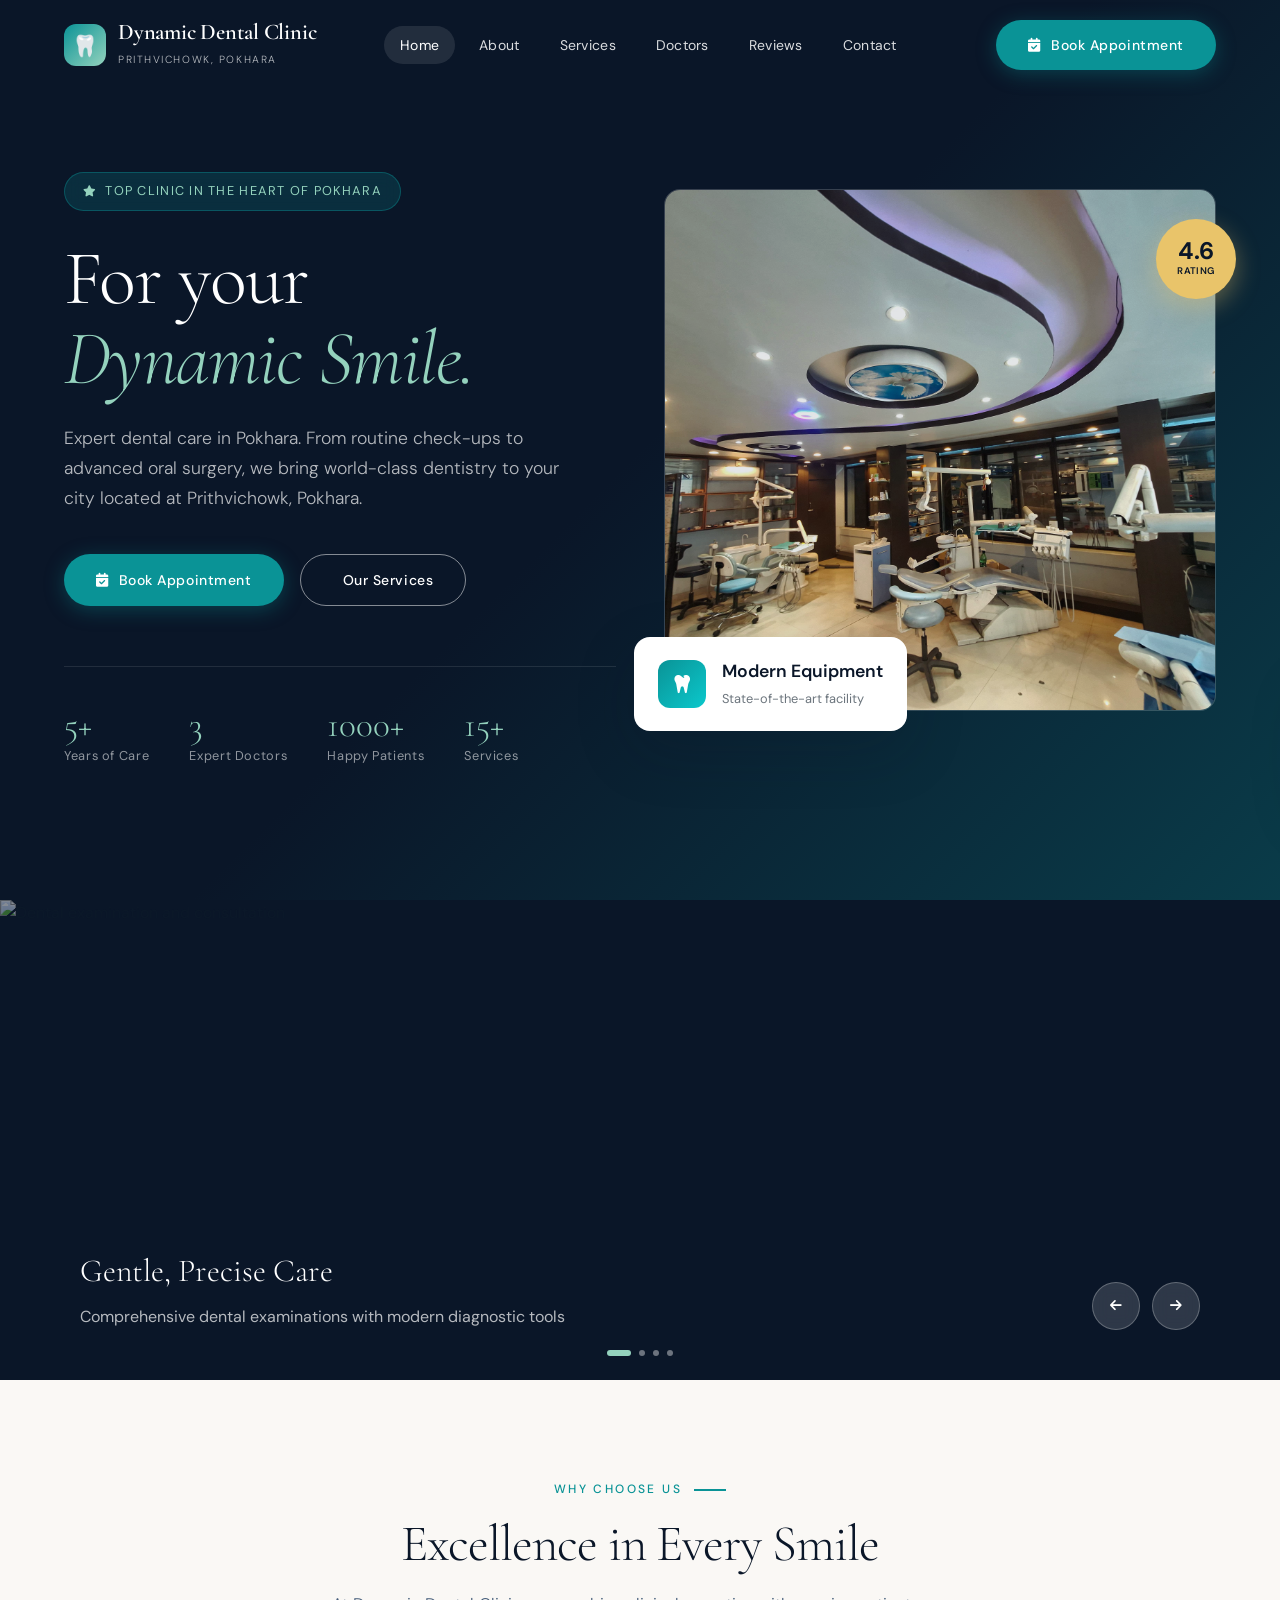
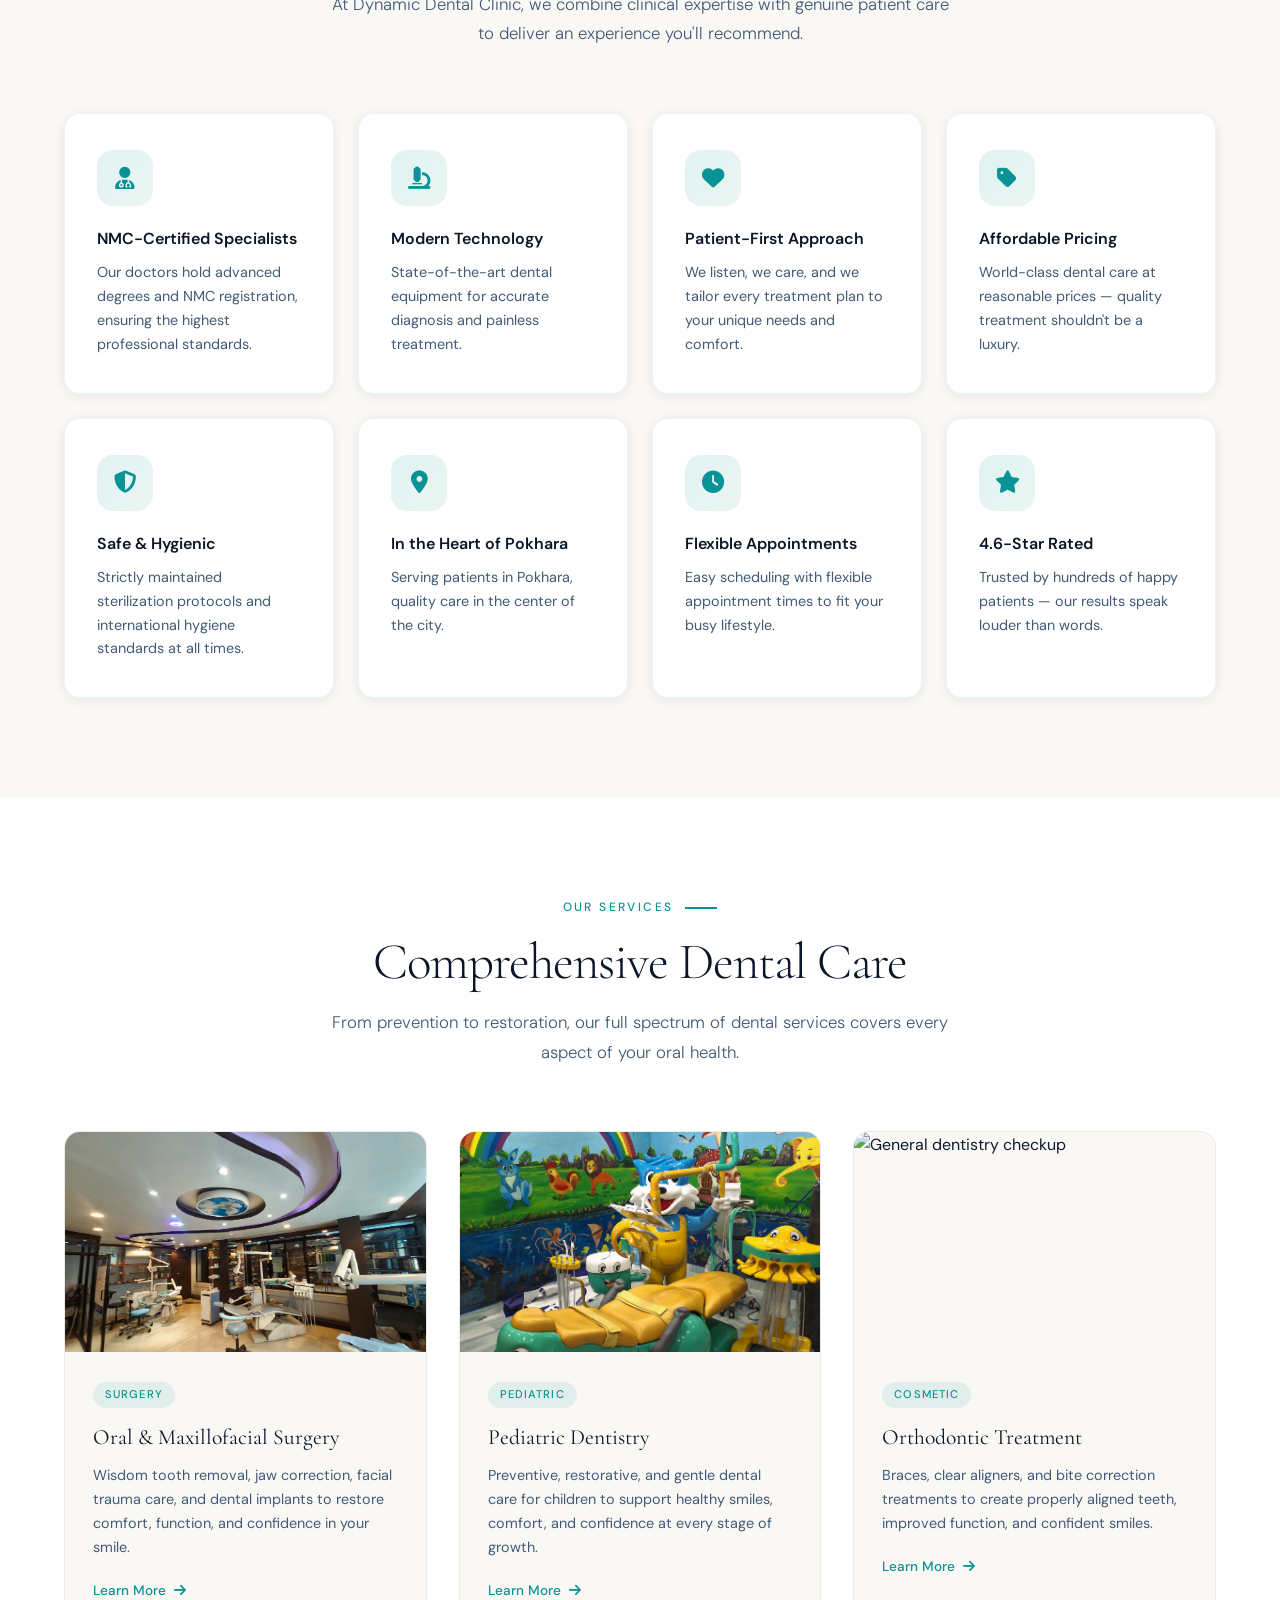
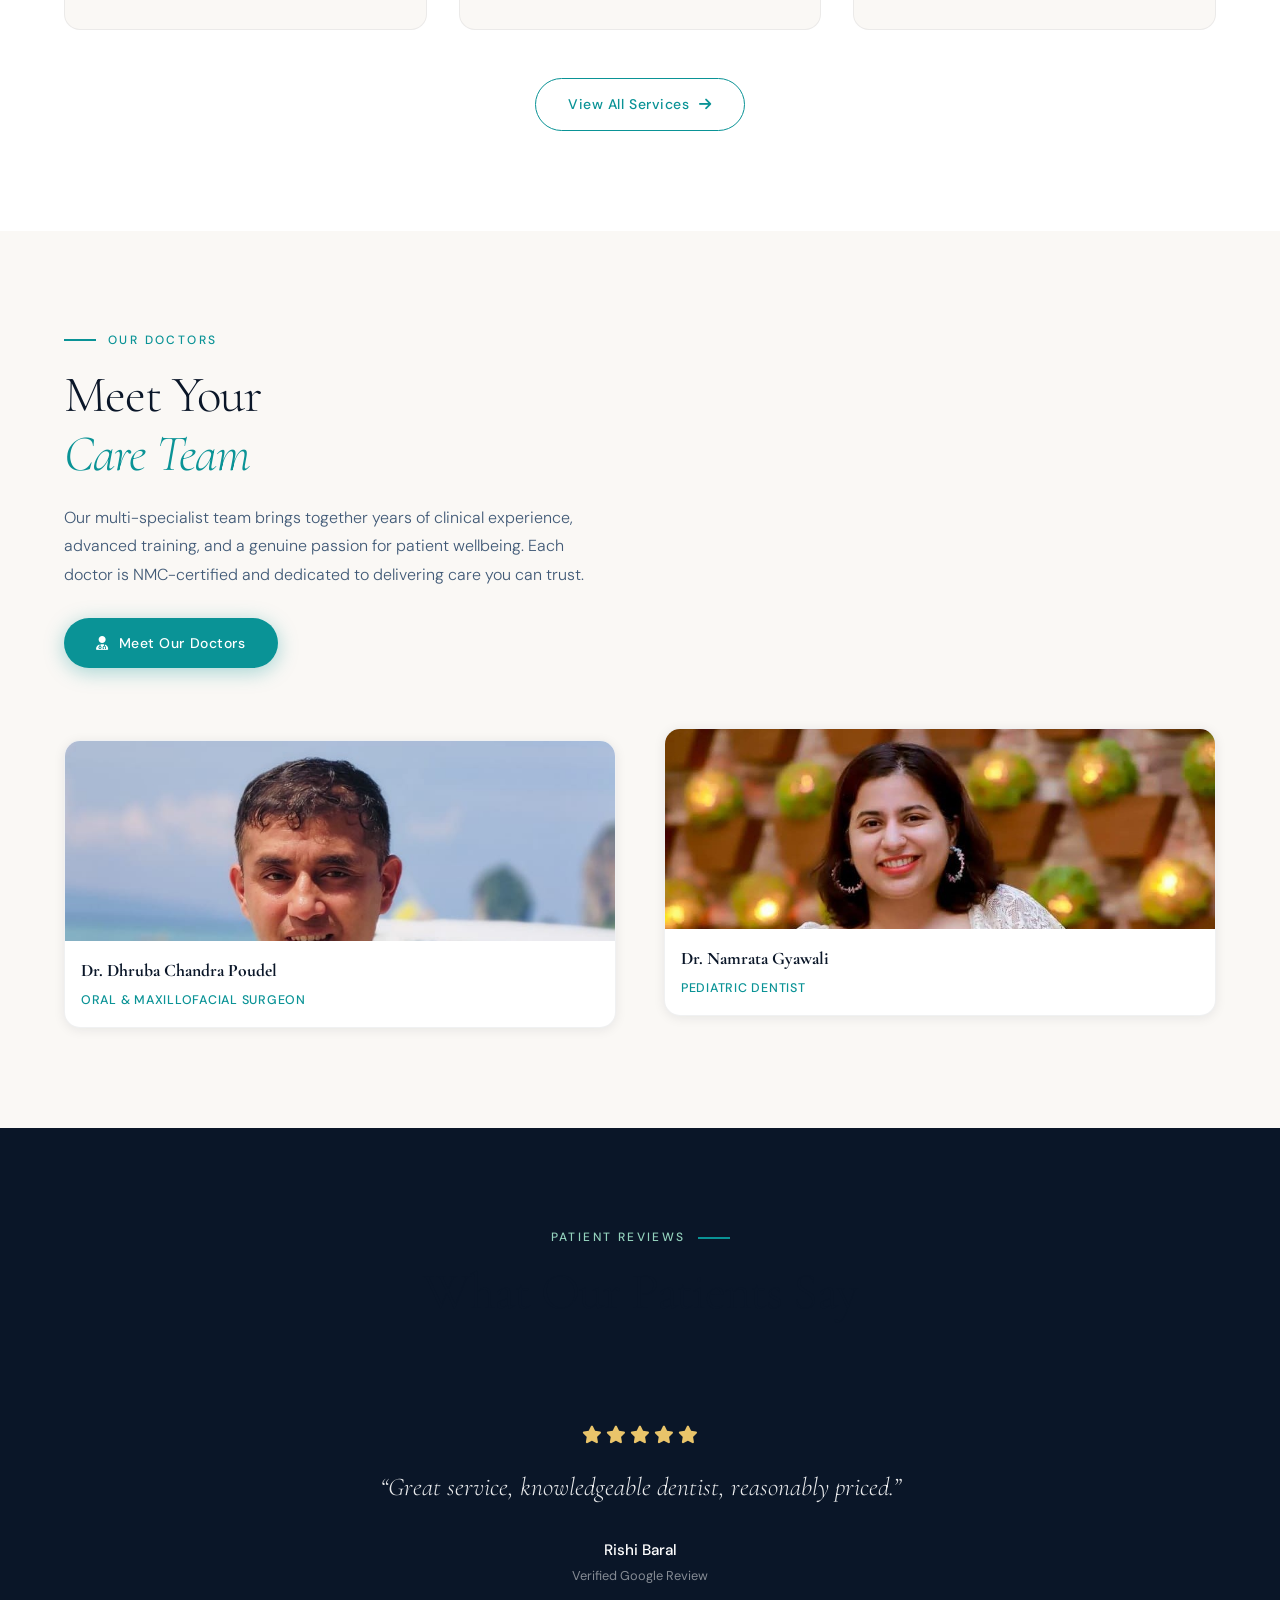
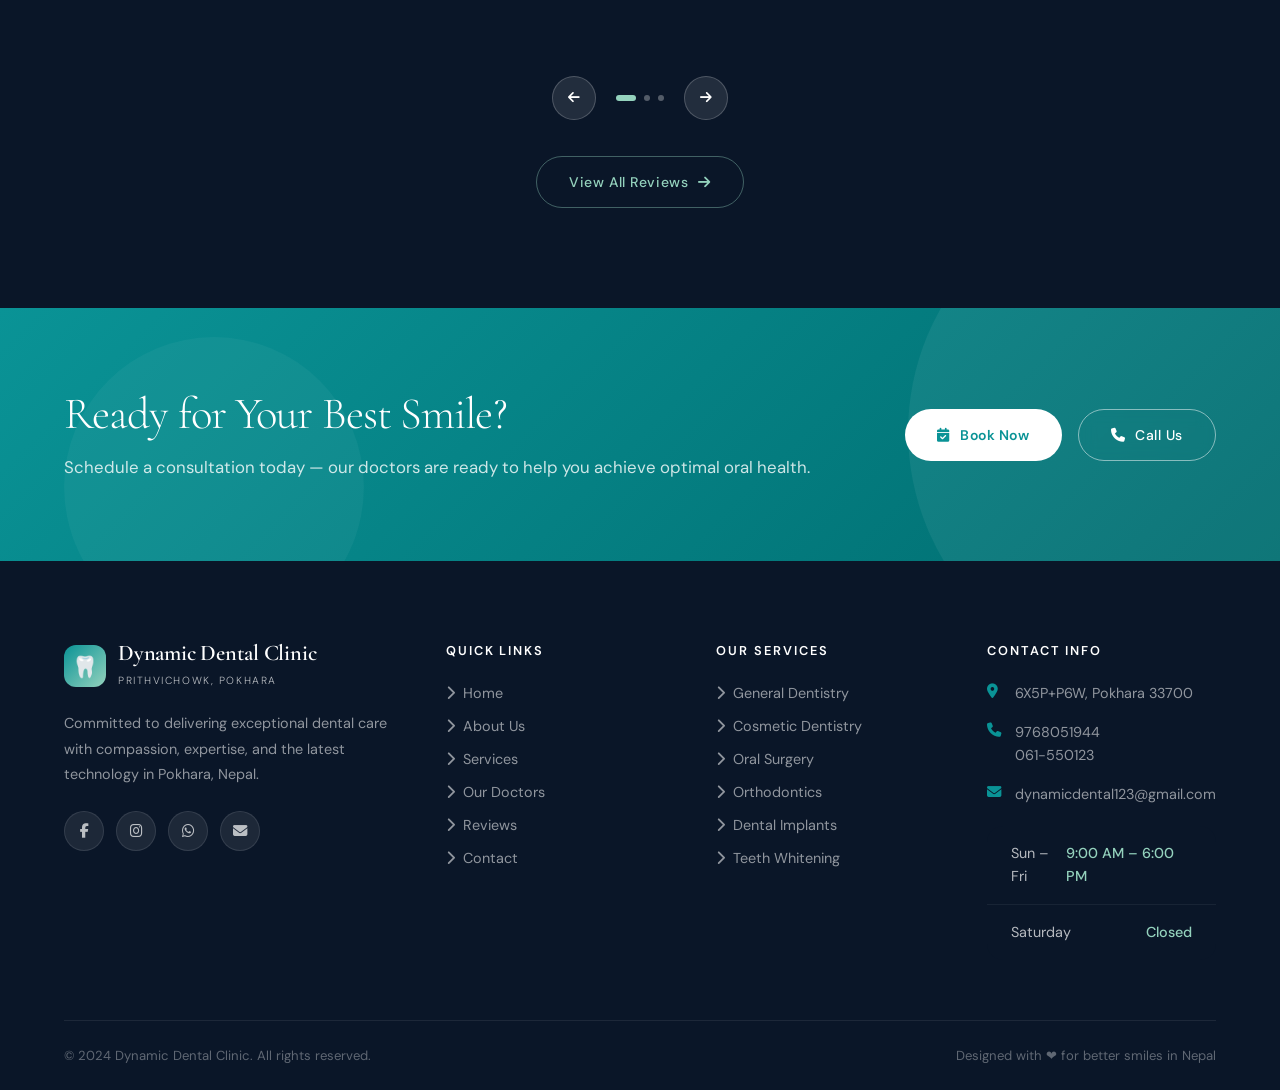
==== commit 33a41328: "E" ====
--- a/index.html
+++ b/index.html
@@ -329,7 +329,7 @@
             <img src="./assets/drnamrata.jpg" alt="Dr. Dhruba C. Poudel and Dr. Namrata Gyawali, Dental Surgeon" style="width:100%;height:200px;object-fit:cover;object-position:top;" loading="lazy" />
             <div style="padding:16px;">
               <strong style="display:block;font-family:var(--font-display);font-size:1.1rem;color:var(--navy);">Dr. Namrata Gyawali</strong>
-              <span style="font-size:0.78rem;color:var(--teal);text-transform:uppercase;letter-spacing:0.06em;font-weight:500;">Consultant Dental Surgeon</span>
+              <span style="font-size:0.78rem;color:var(--teal);text-transform:uppercase;letter-spacing:0.06em;font-weight:500;">Pediatric Dentist</span>
             </div>
         </div>
       </div>
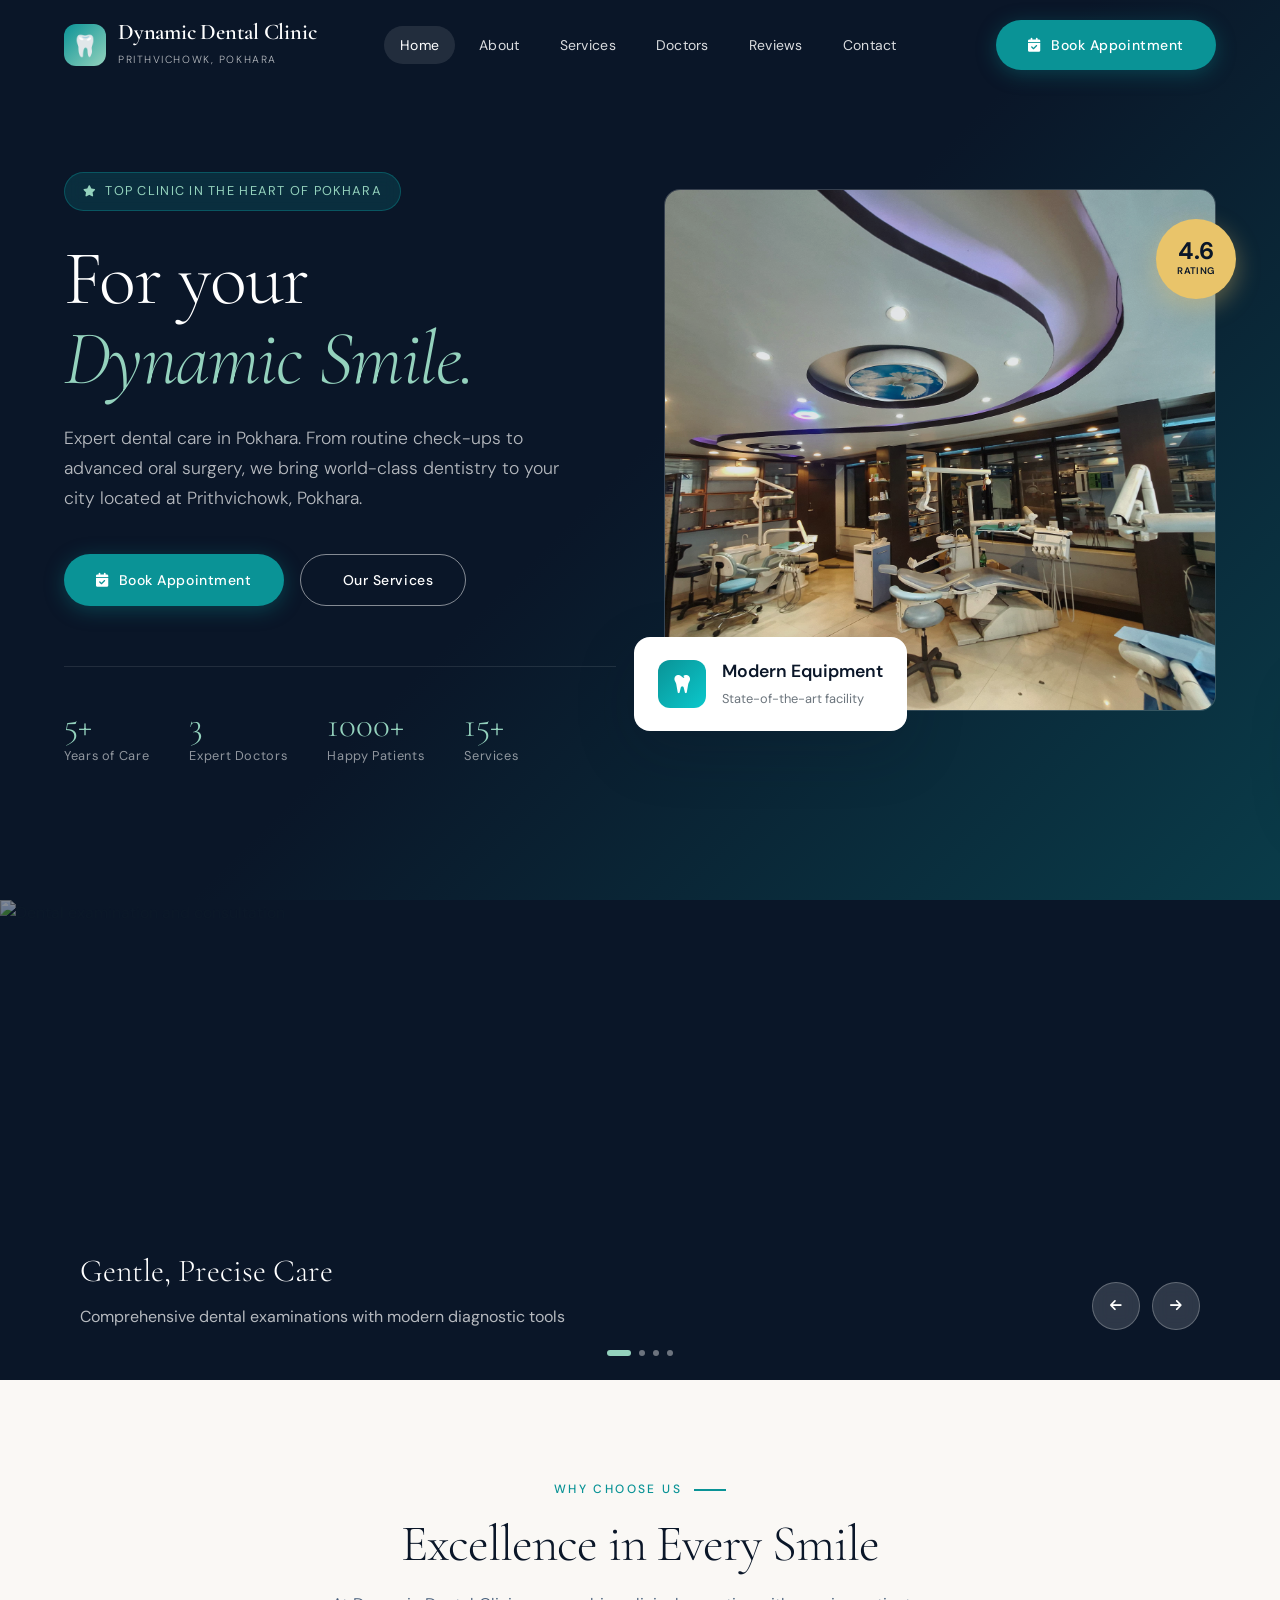
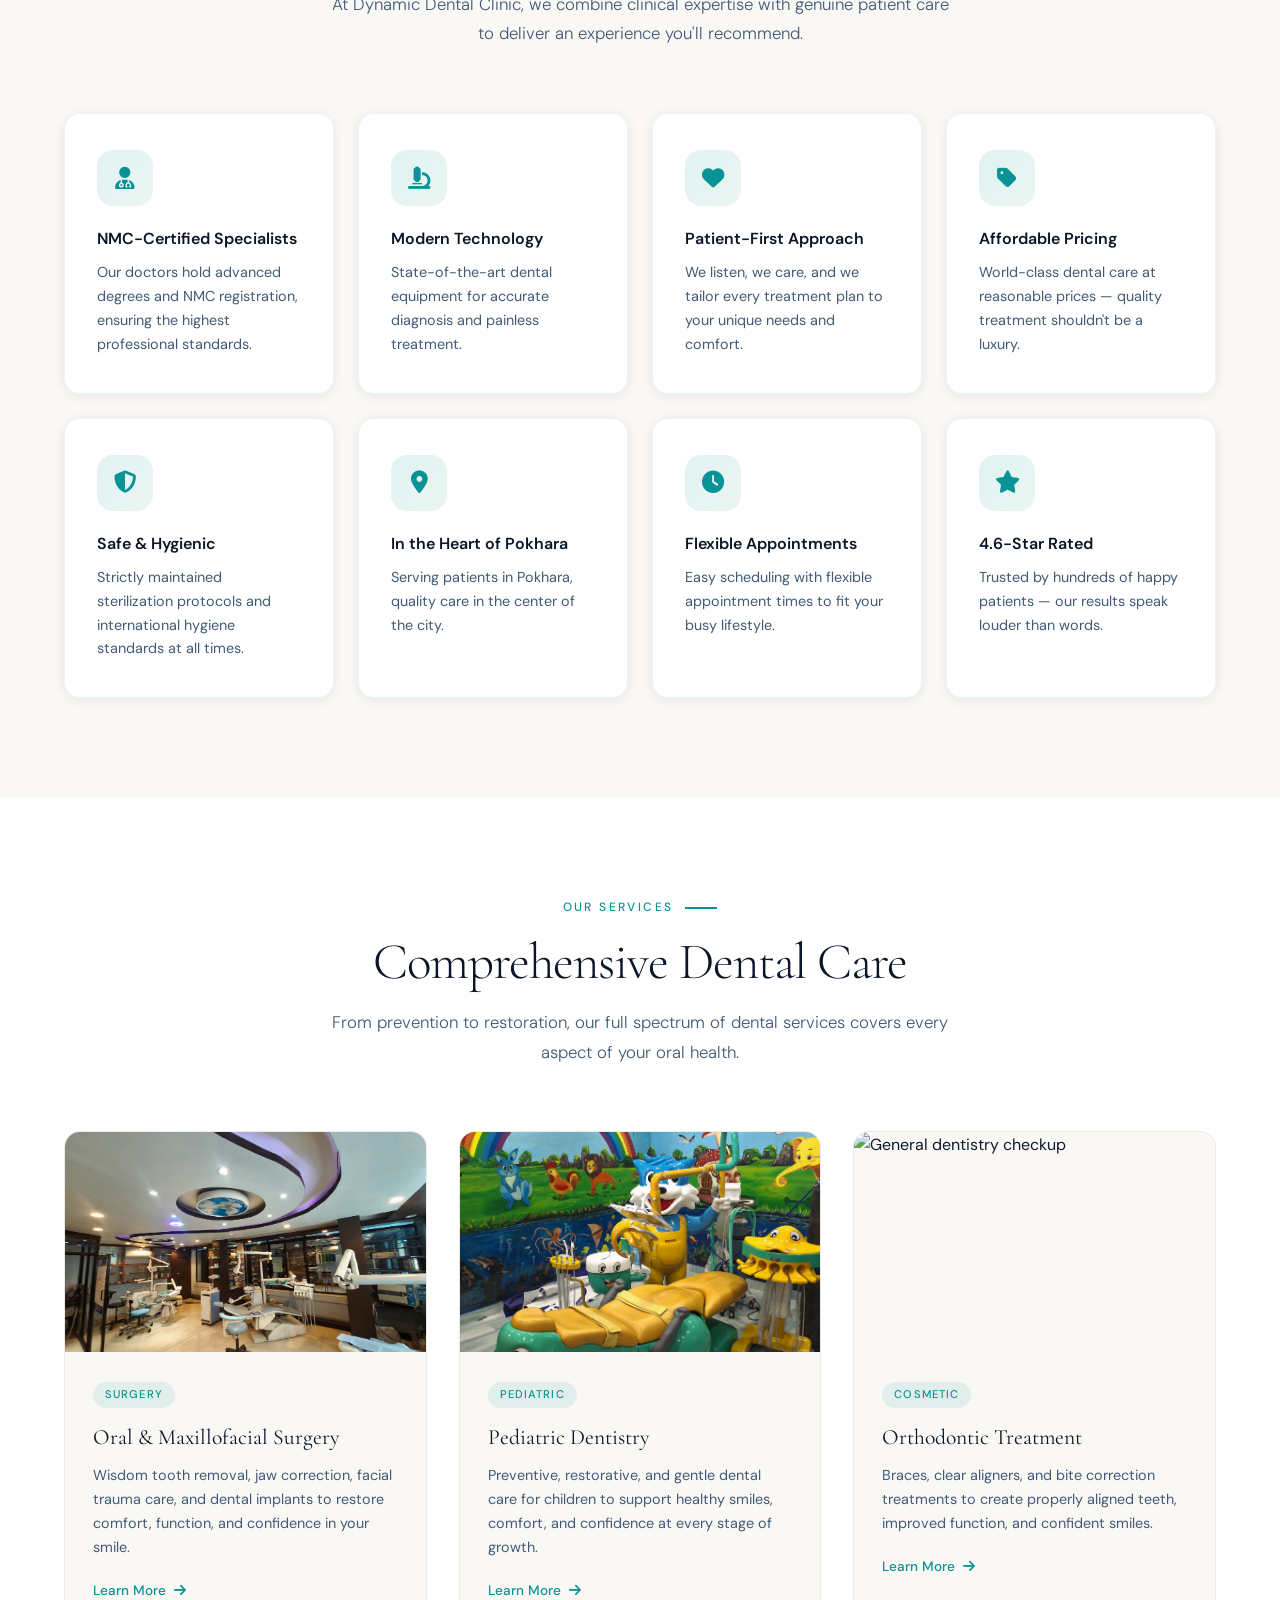
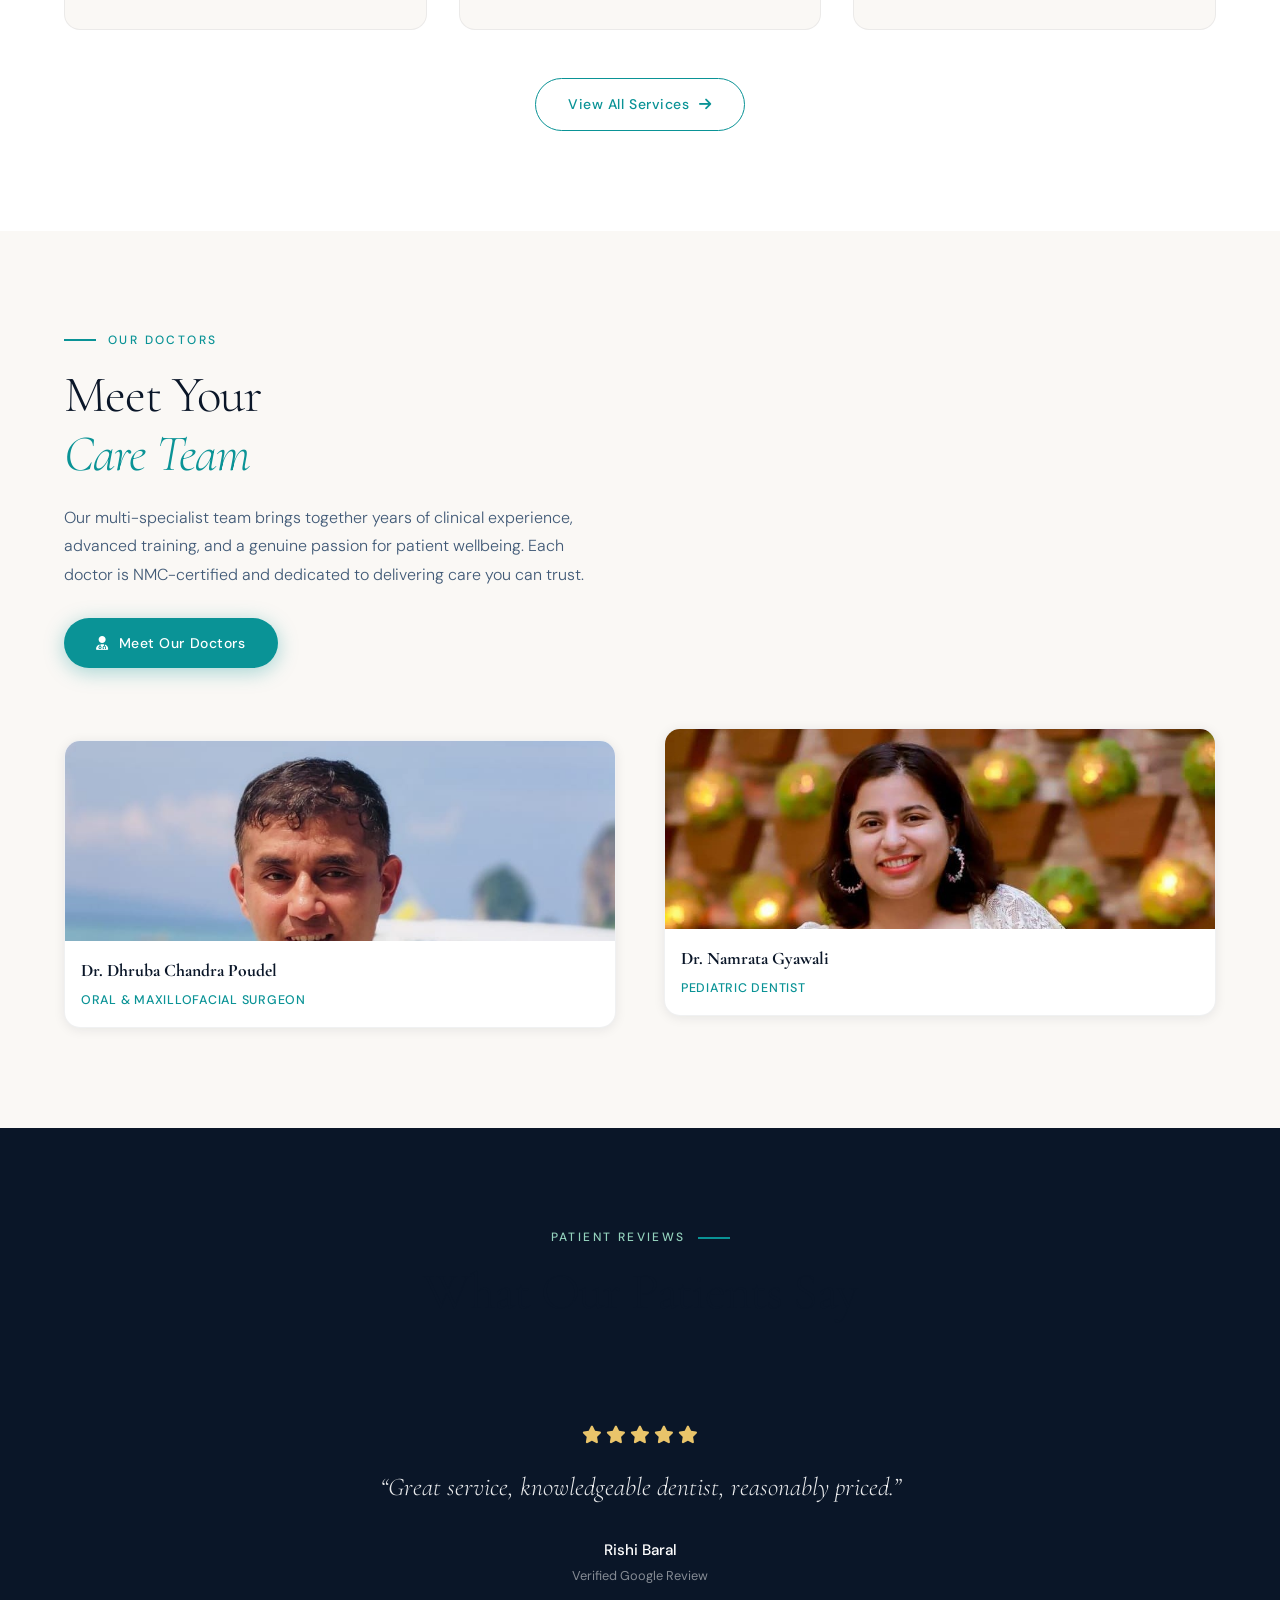
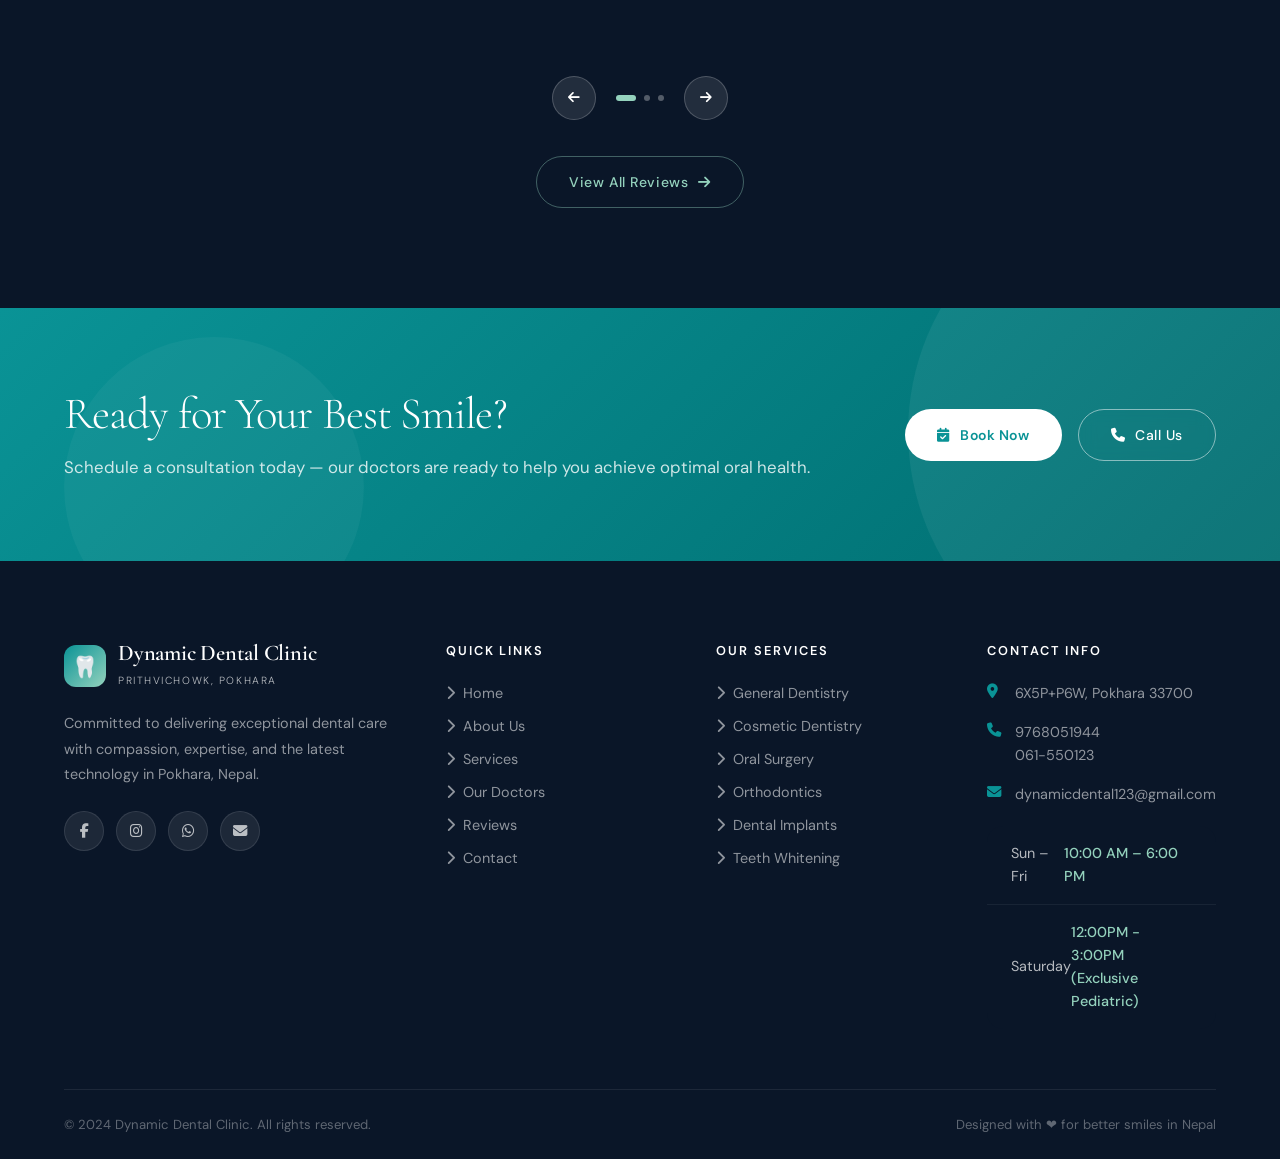
==== commit 928a252b: "D" ====
--- a/index.html
+++ b/index.html
@@ -497,11 +497,11 @@
           <div class="hours-table" style="margin-top:20px;">
             <div class="hours-row">
               <span class="day">Sun – Fri</span>
-              <span class="time">9:00 AM – 6:00 PM</span>
+              <span class="time">10:00 AM – 6:00 PM</span>
             </div>
             <div class="hours-row">
               <span class="day">Saturday</span>
-              <span class="time">Closed</span>
+              <span class="time">12:00PM - 3:00PM (Exclusive Pediatric)</span>
             </div>
           </div>
         </div>
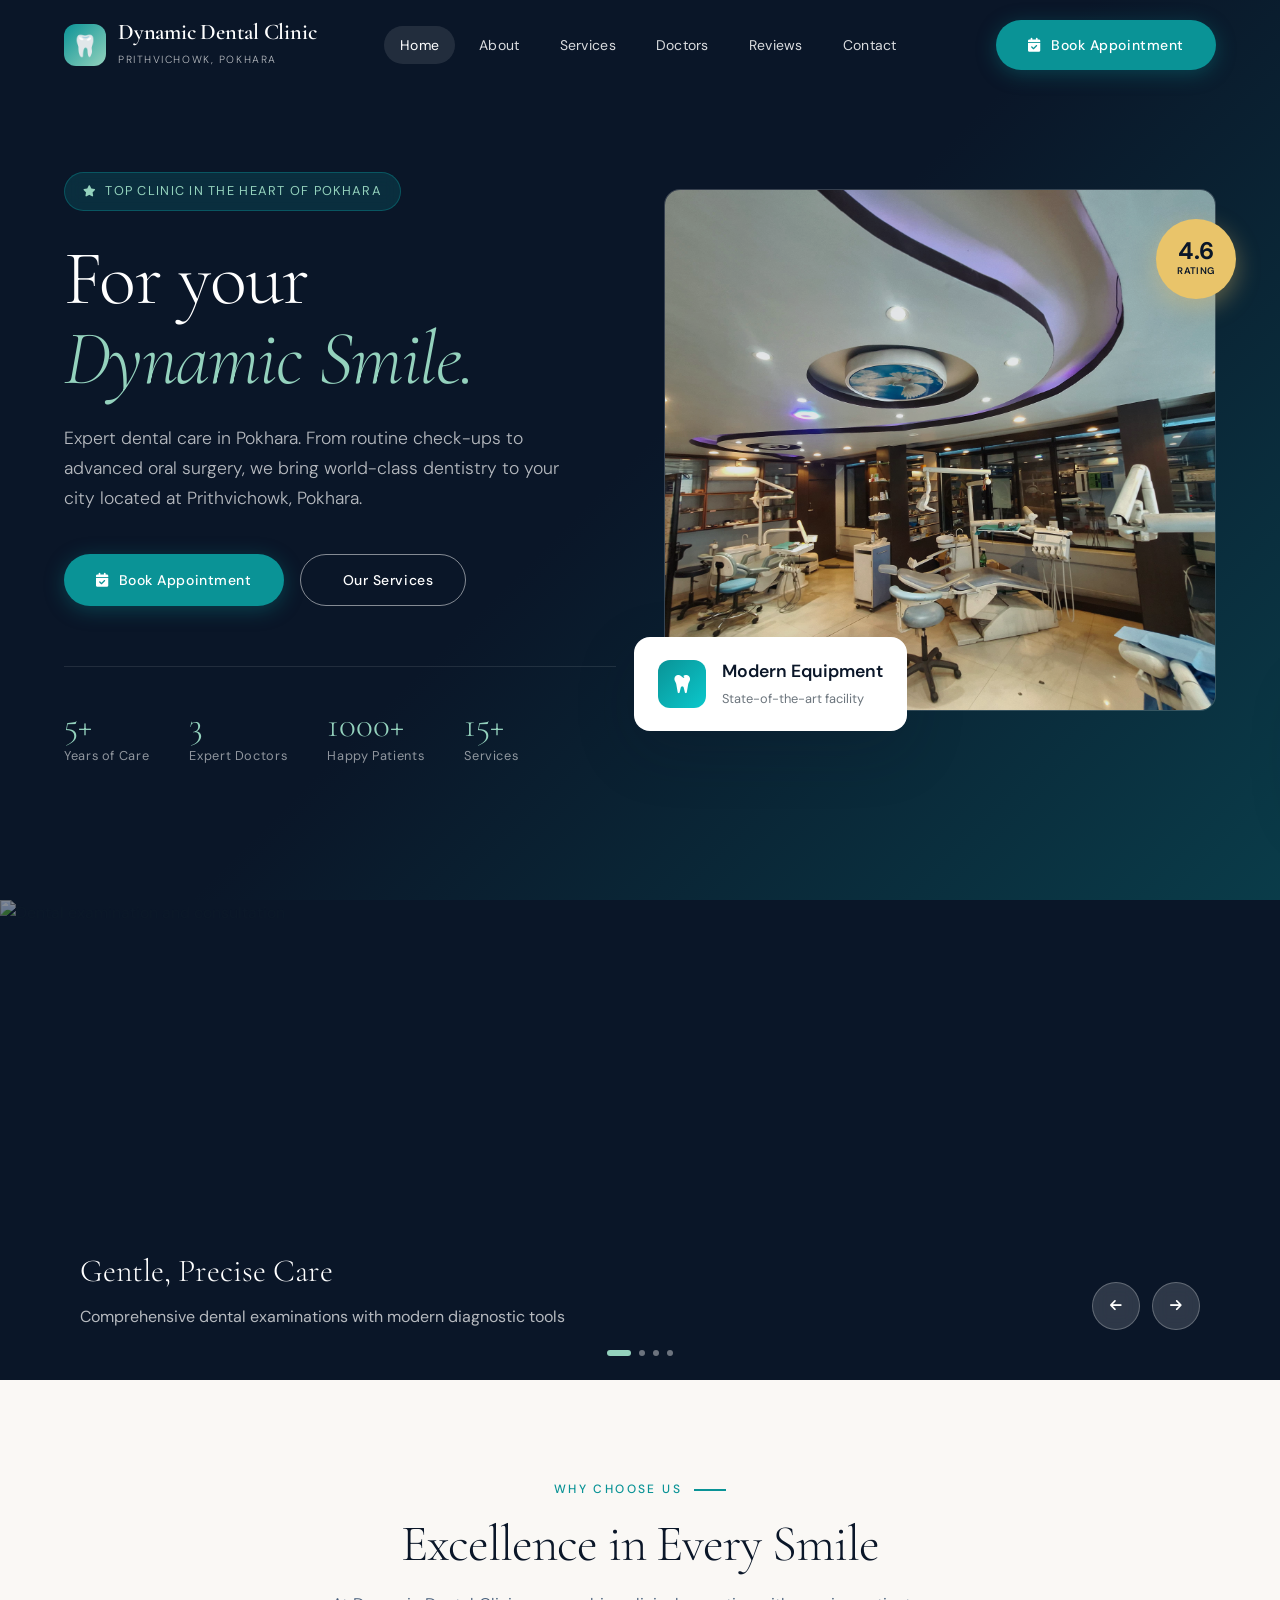
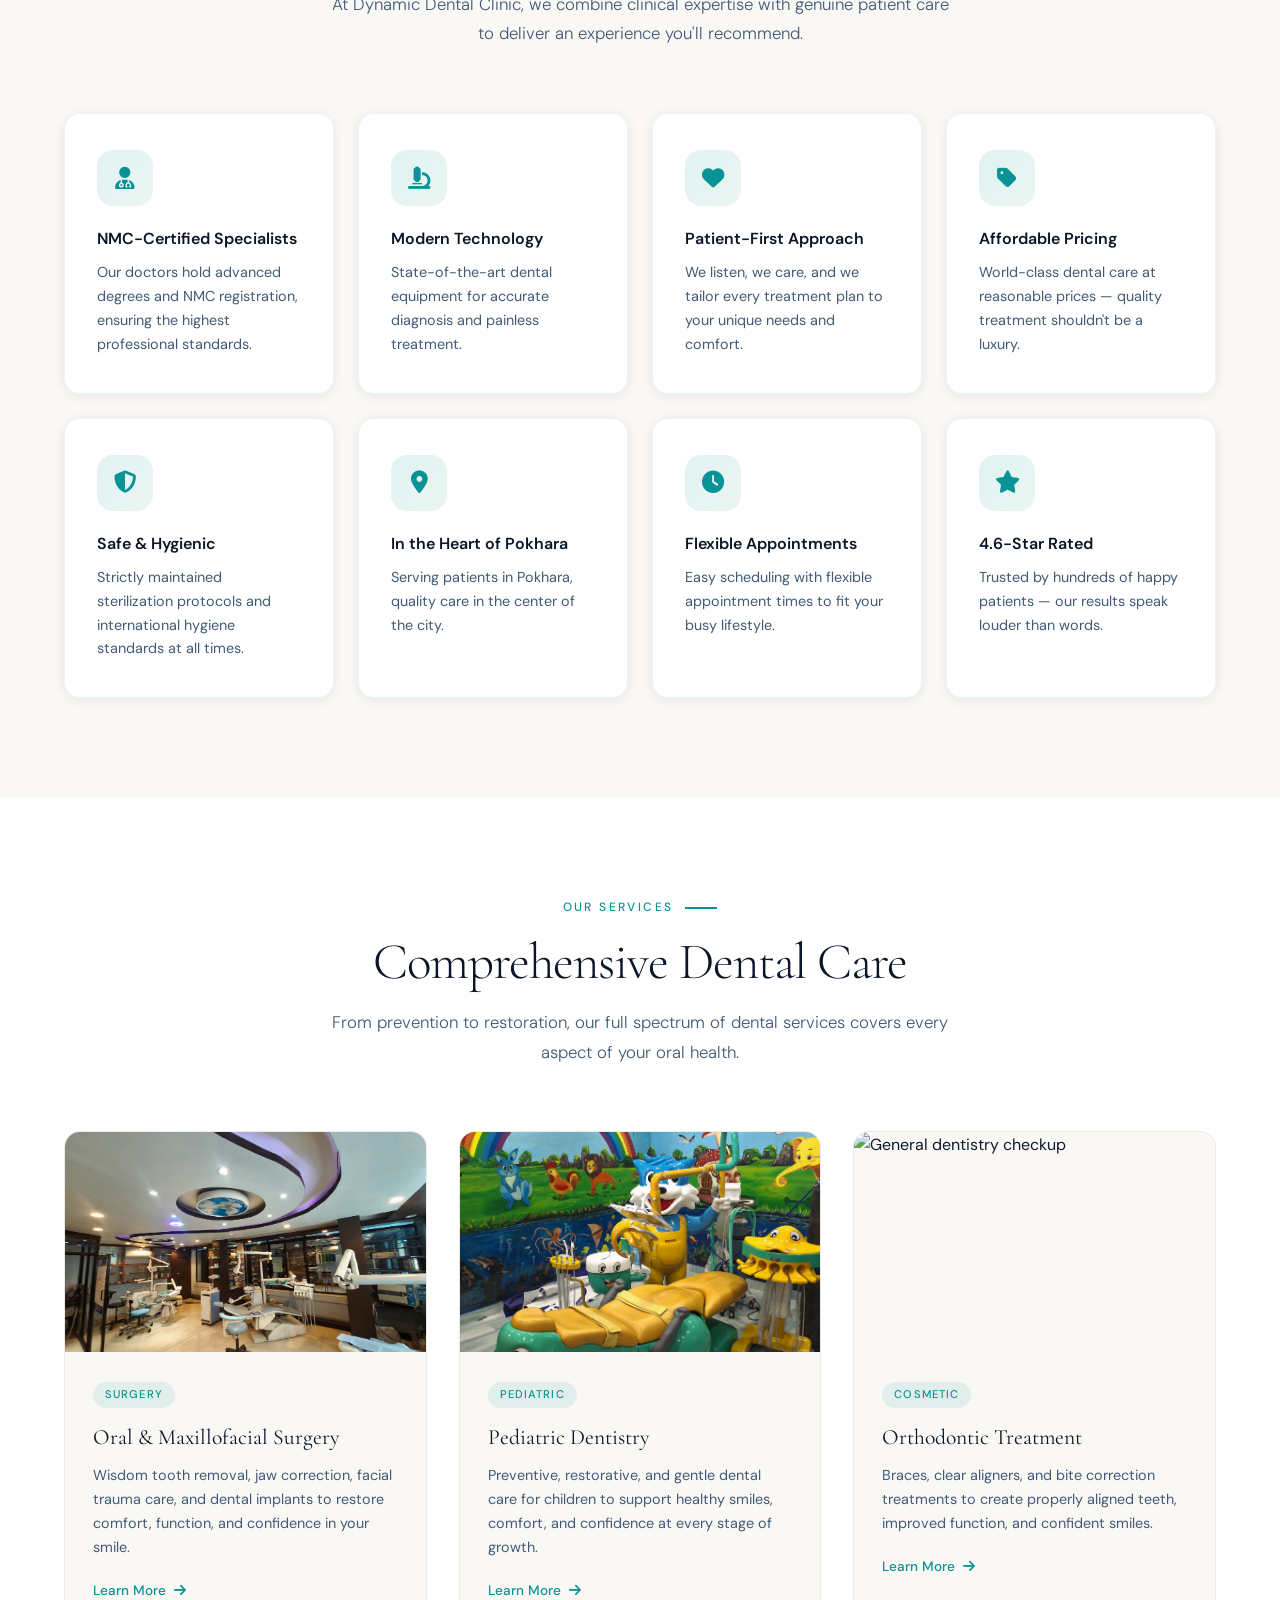
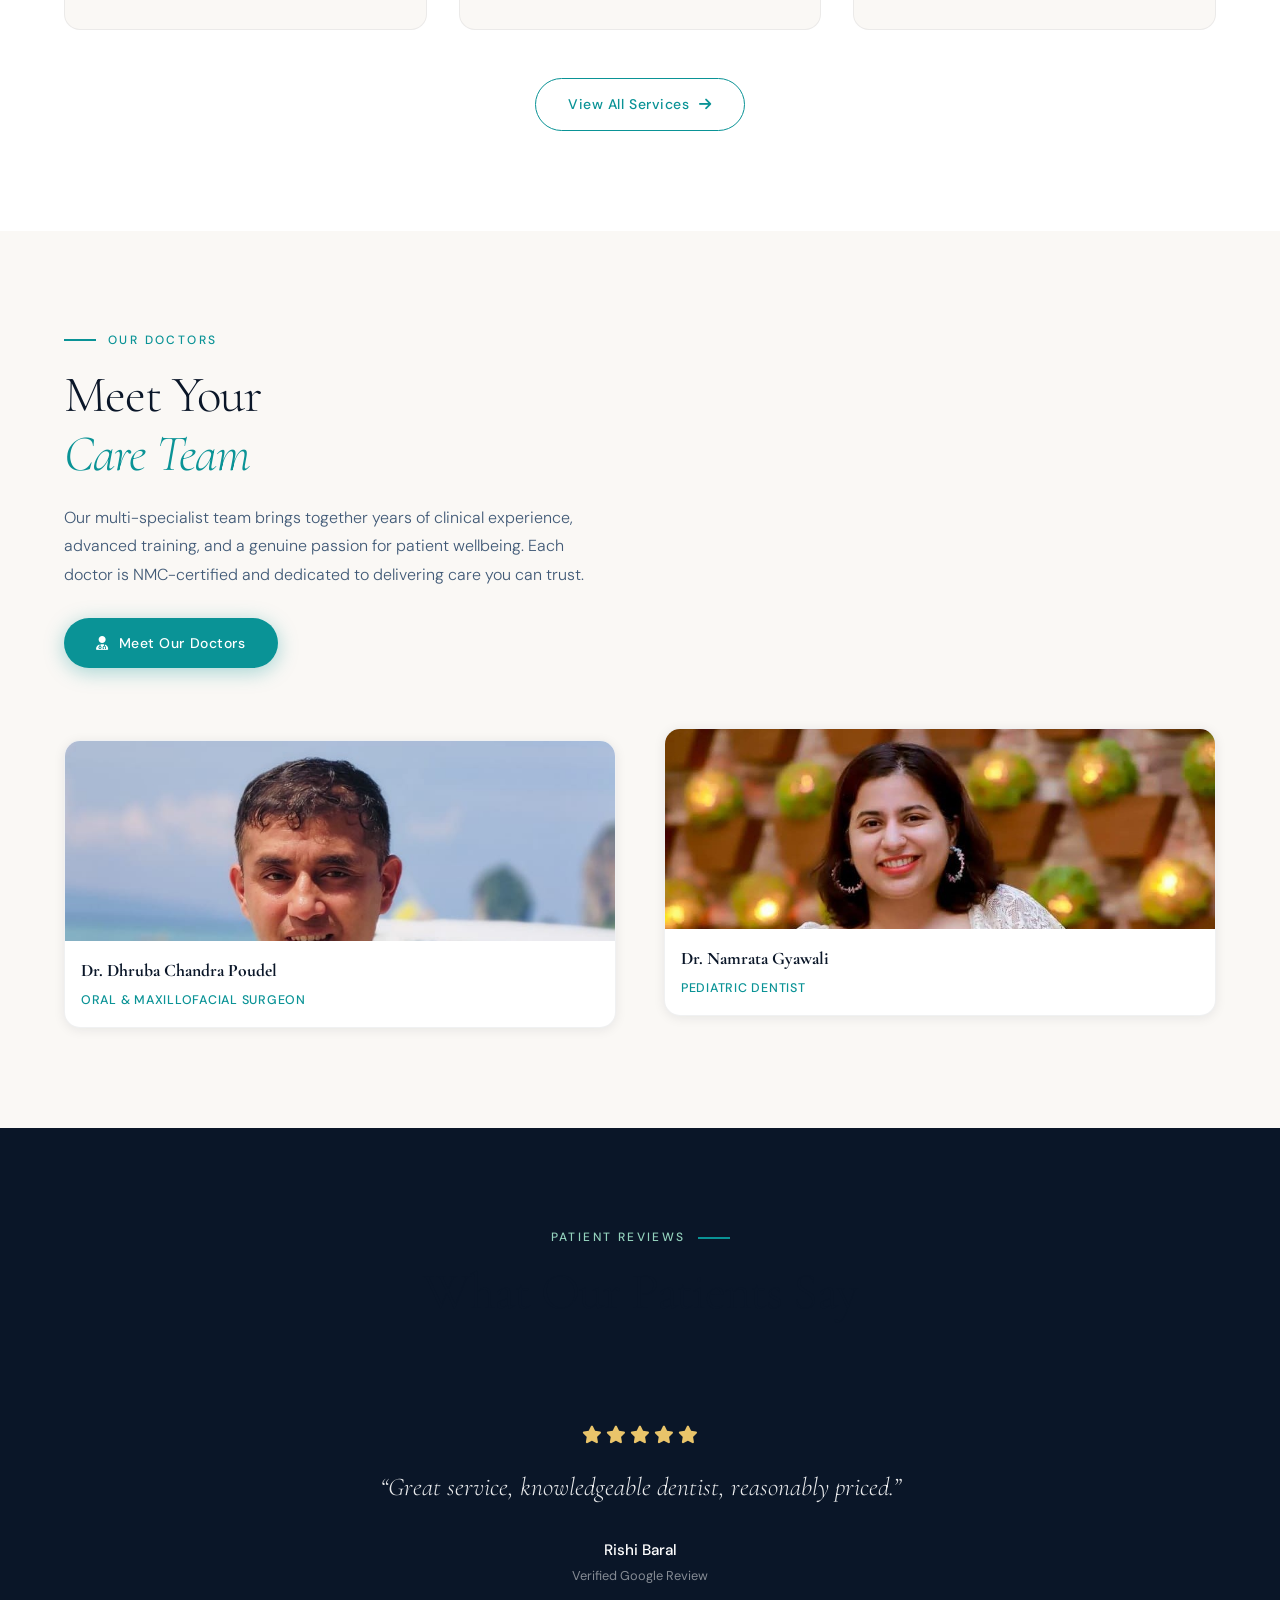
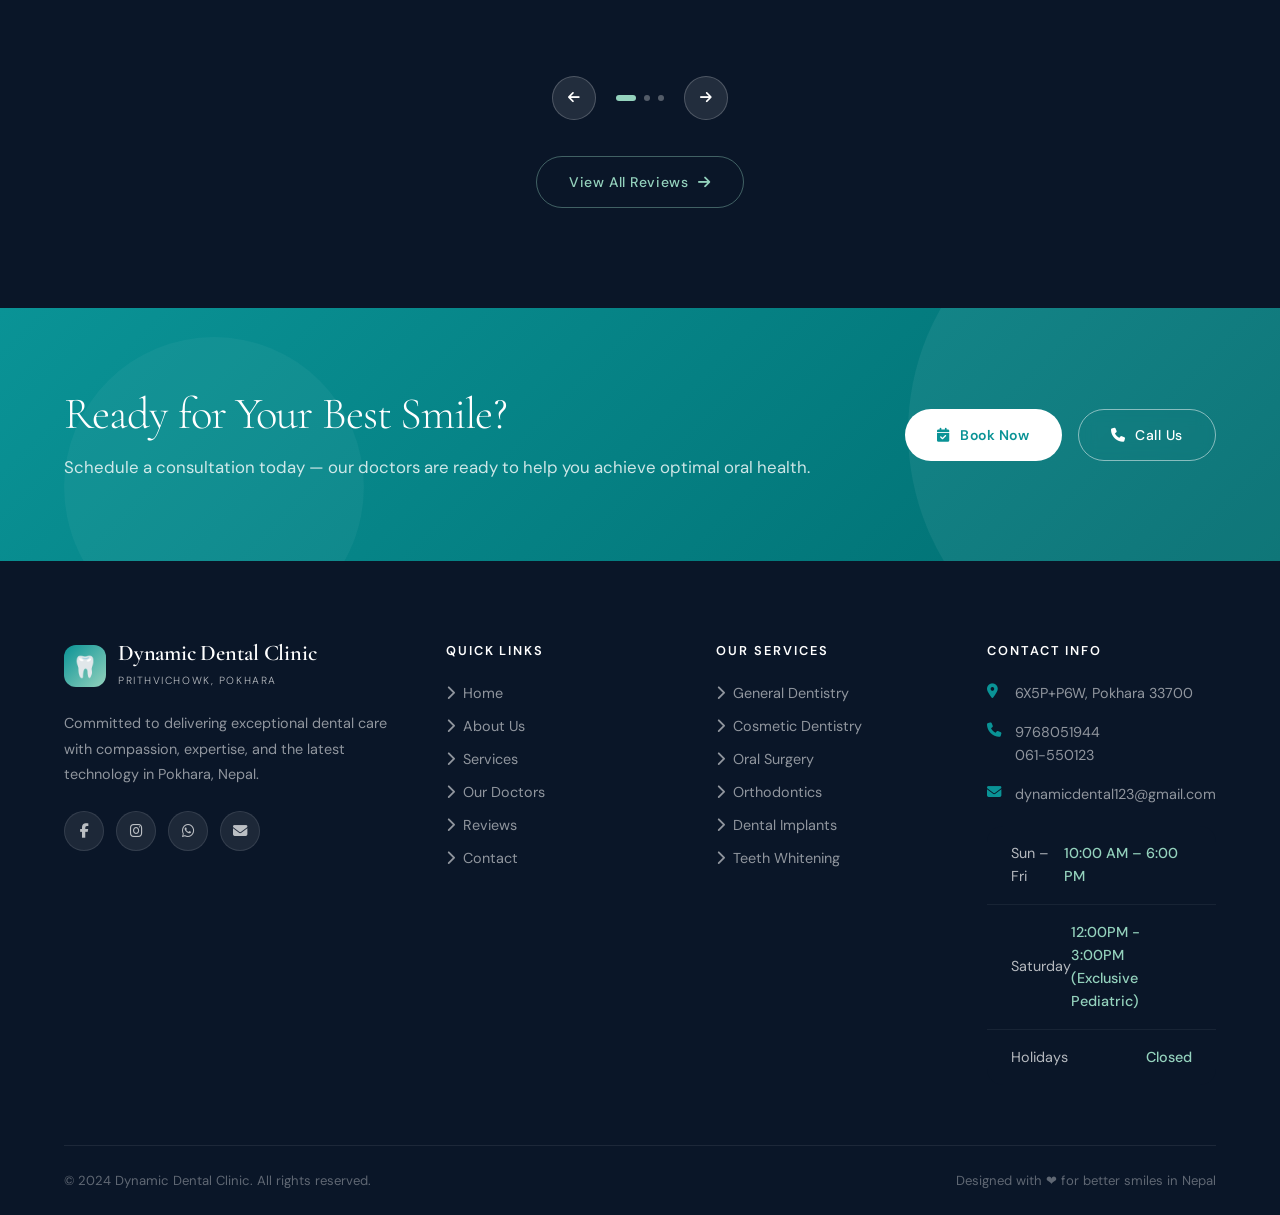
==== commit b01f7533: "Add holiday hours to operating schedule" ====
--- a/index.html
+++ b/index.html
@@ -499,9 +499,14 @@
               <span class="day">Sun – Fri</span>
               <span class="time">10:00 AM – 6:00 PM</span>
             </div>
+            
             <div class="hours-row">
               <span class="day">Saturday</span>
               <span class="time">12:00PM - 3:00PM (Exclusive Pediatric)</span>
+            </div>
+            <div class="hours-row">
+              <span class="day">Holidays</span>
+              <span class="time">Closed</span>
             </div>
           </div>
         </div>
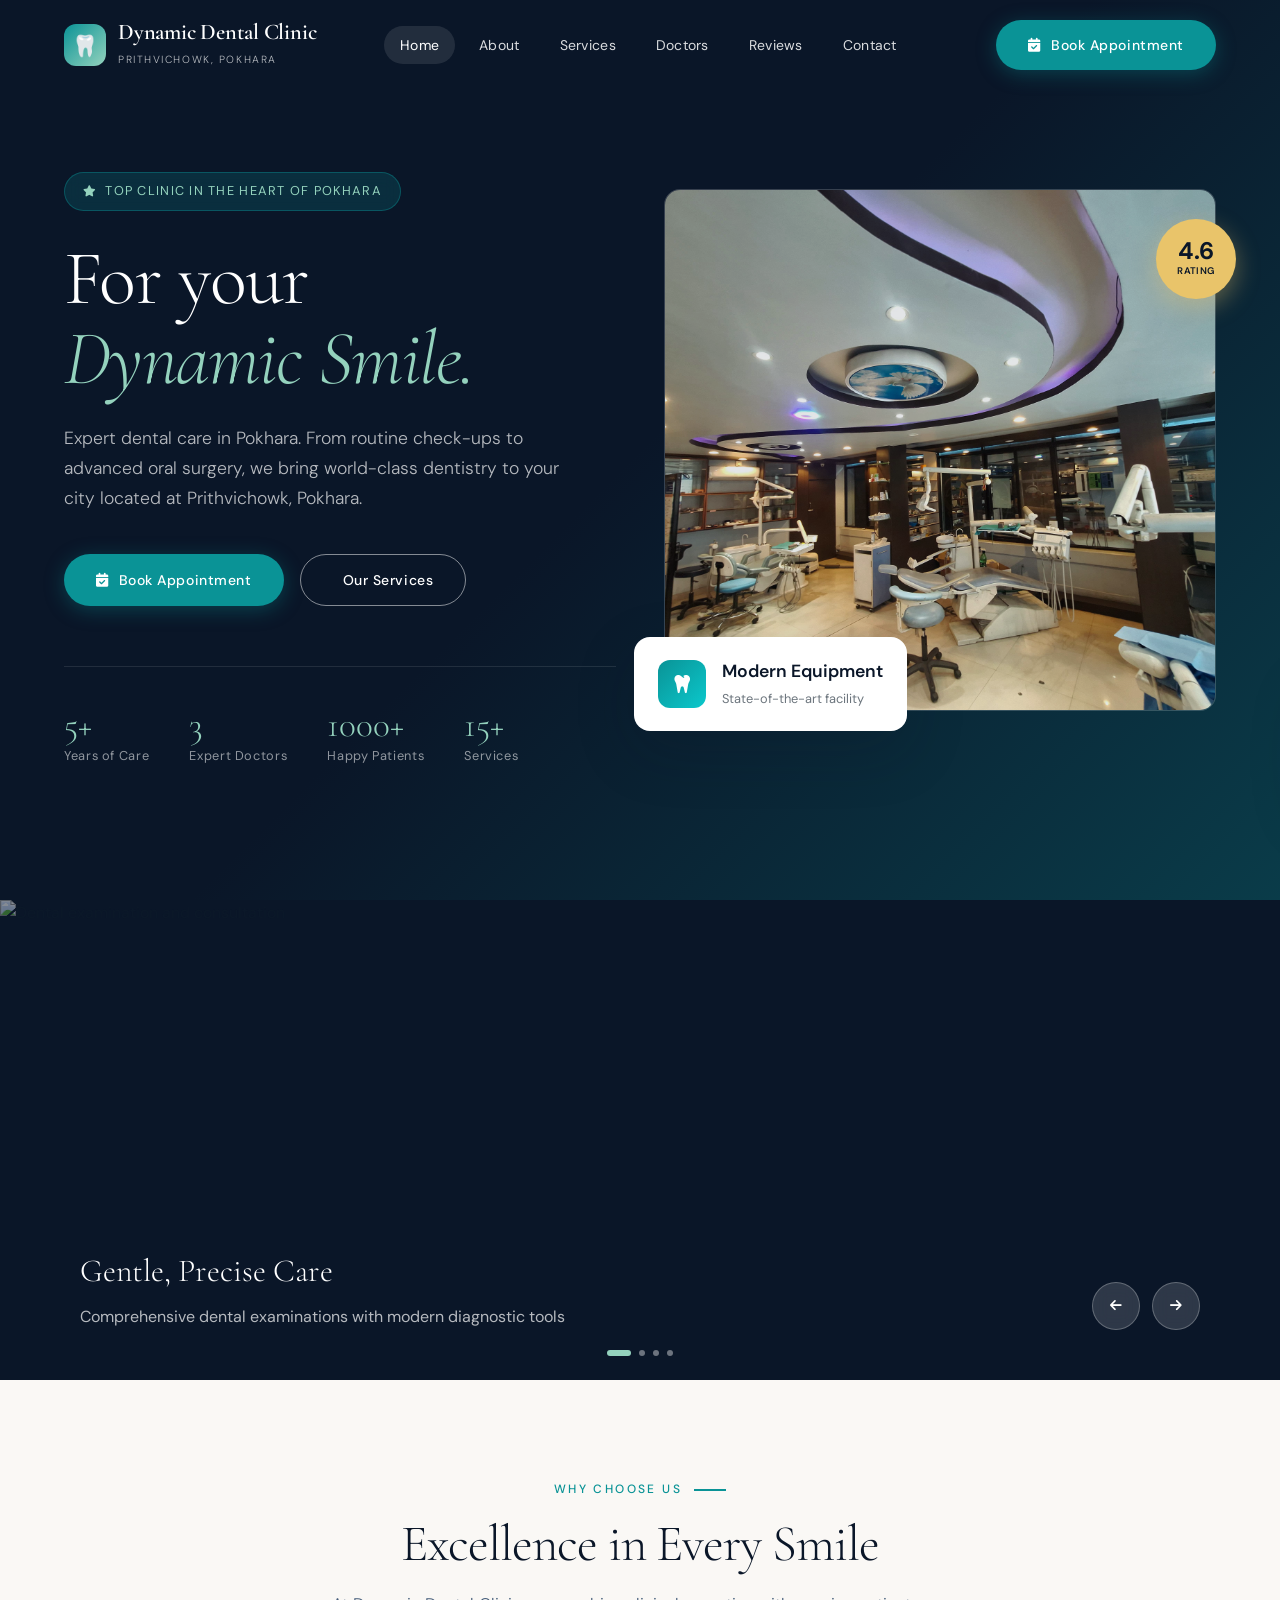
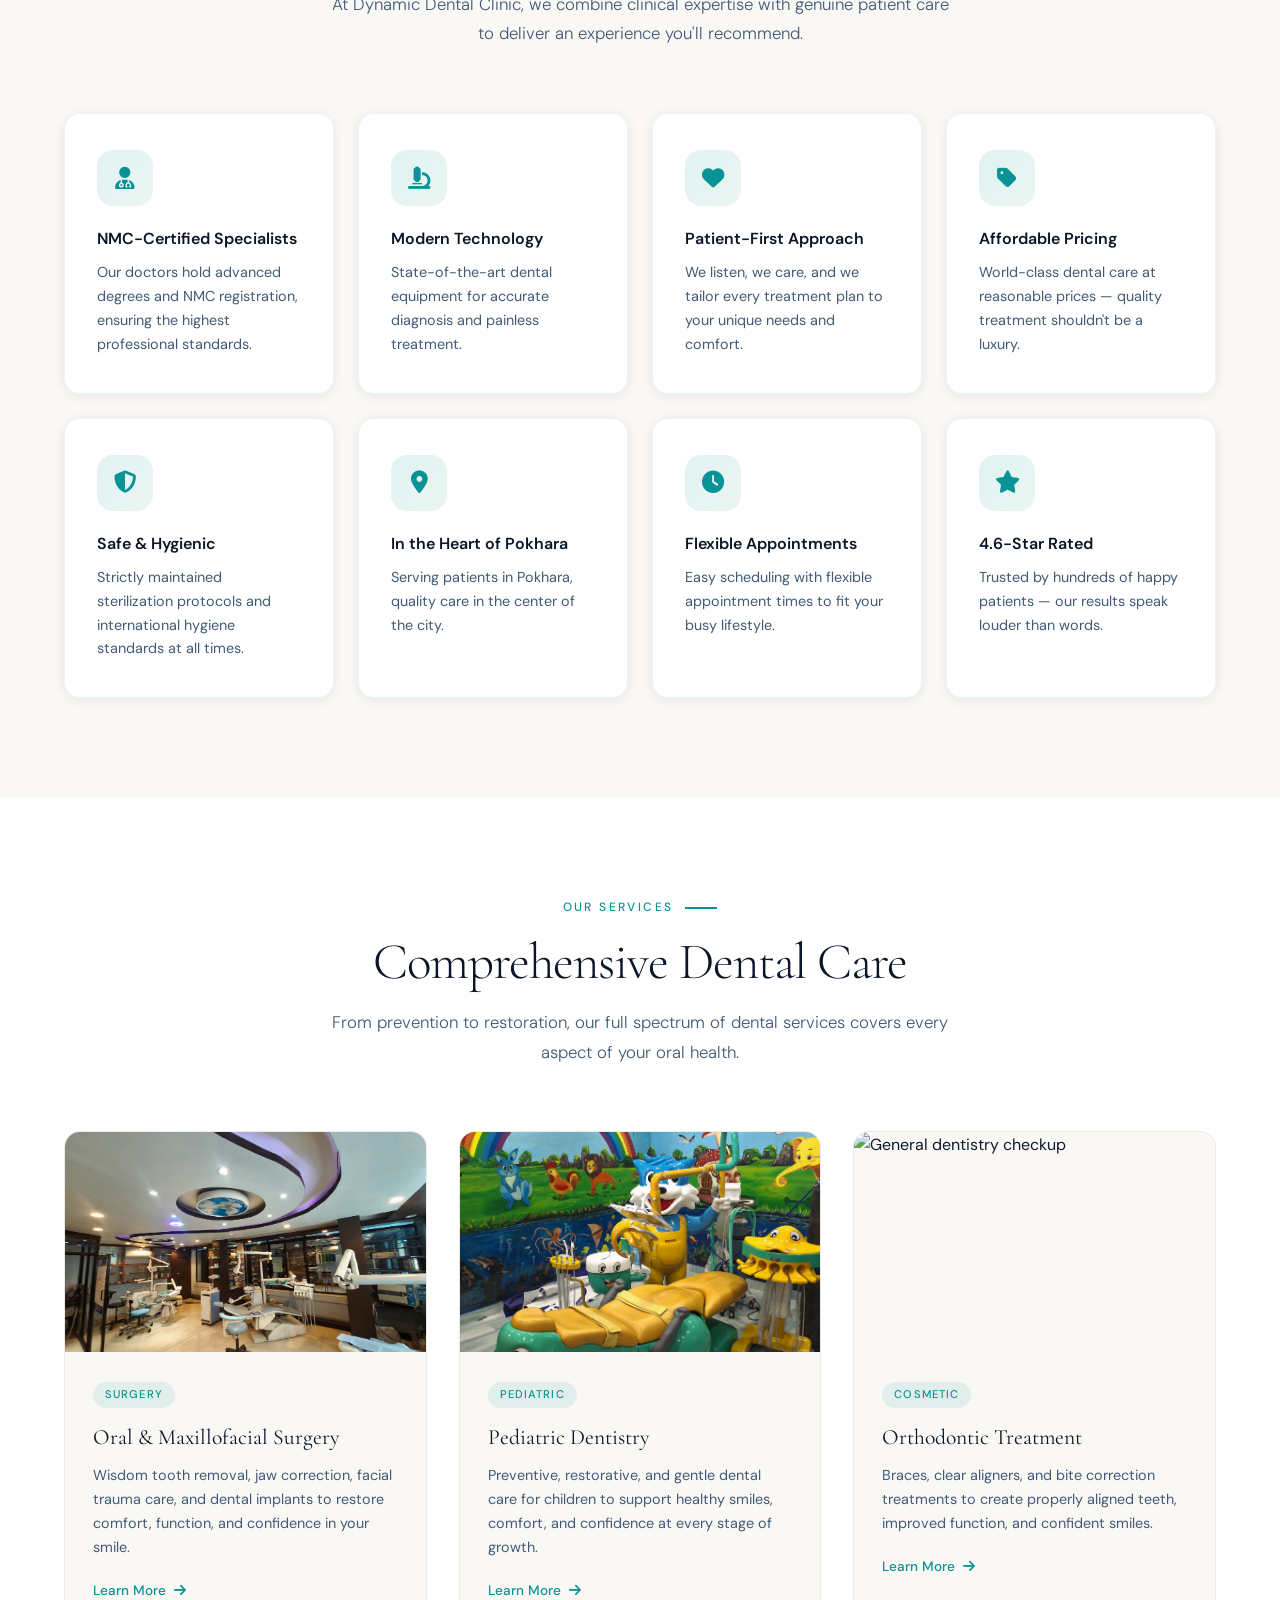
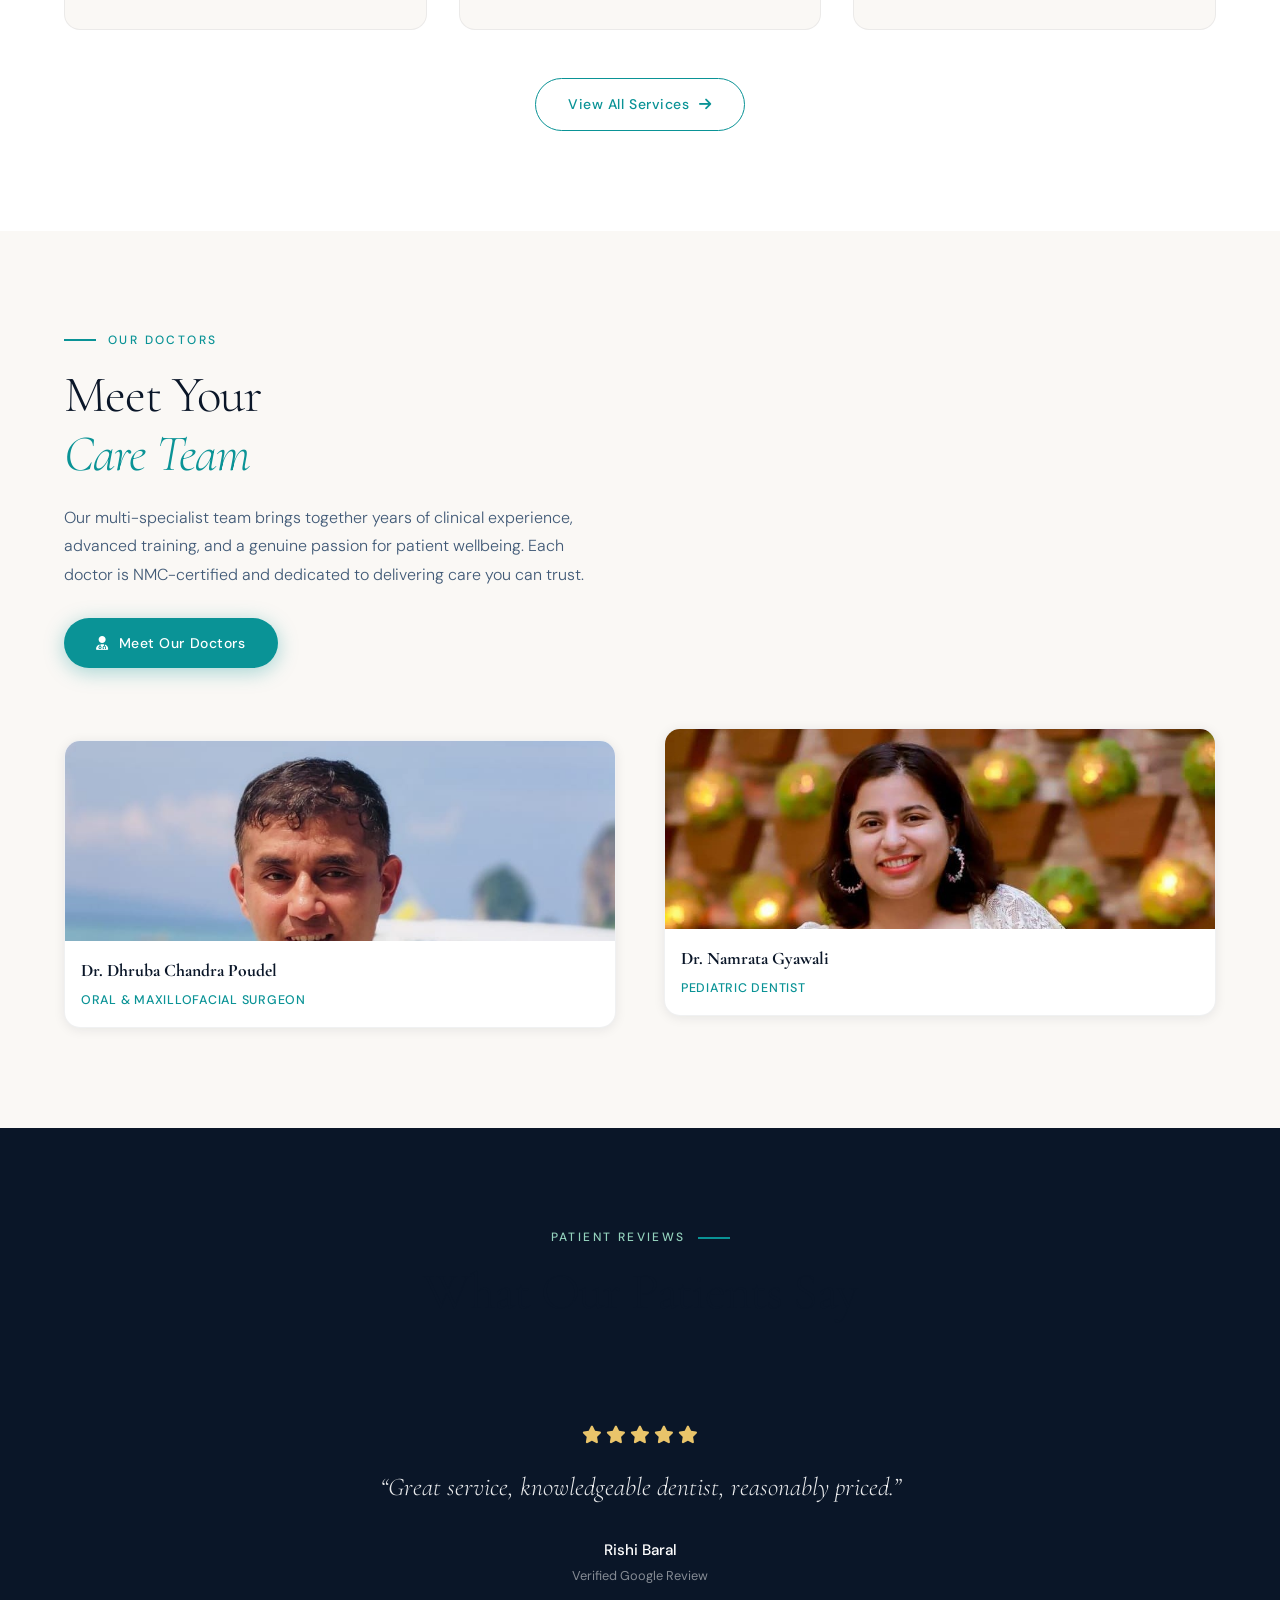
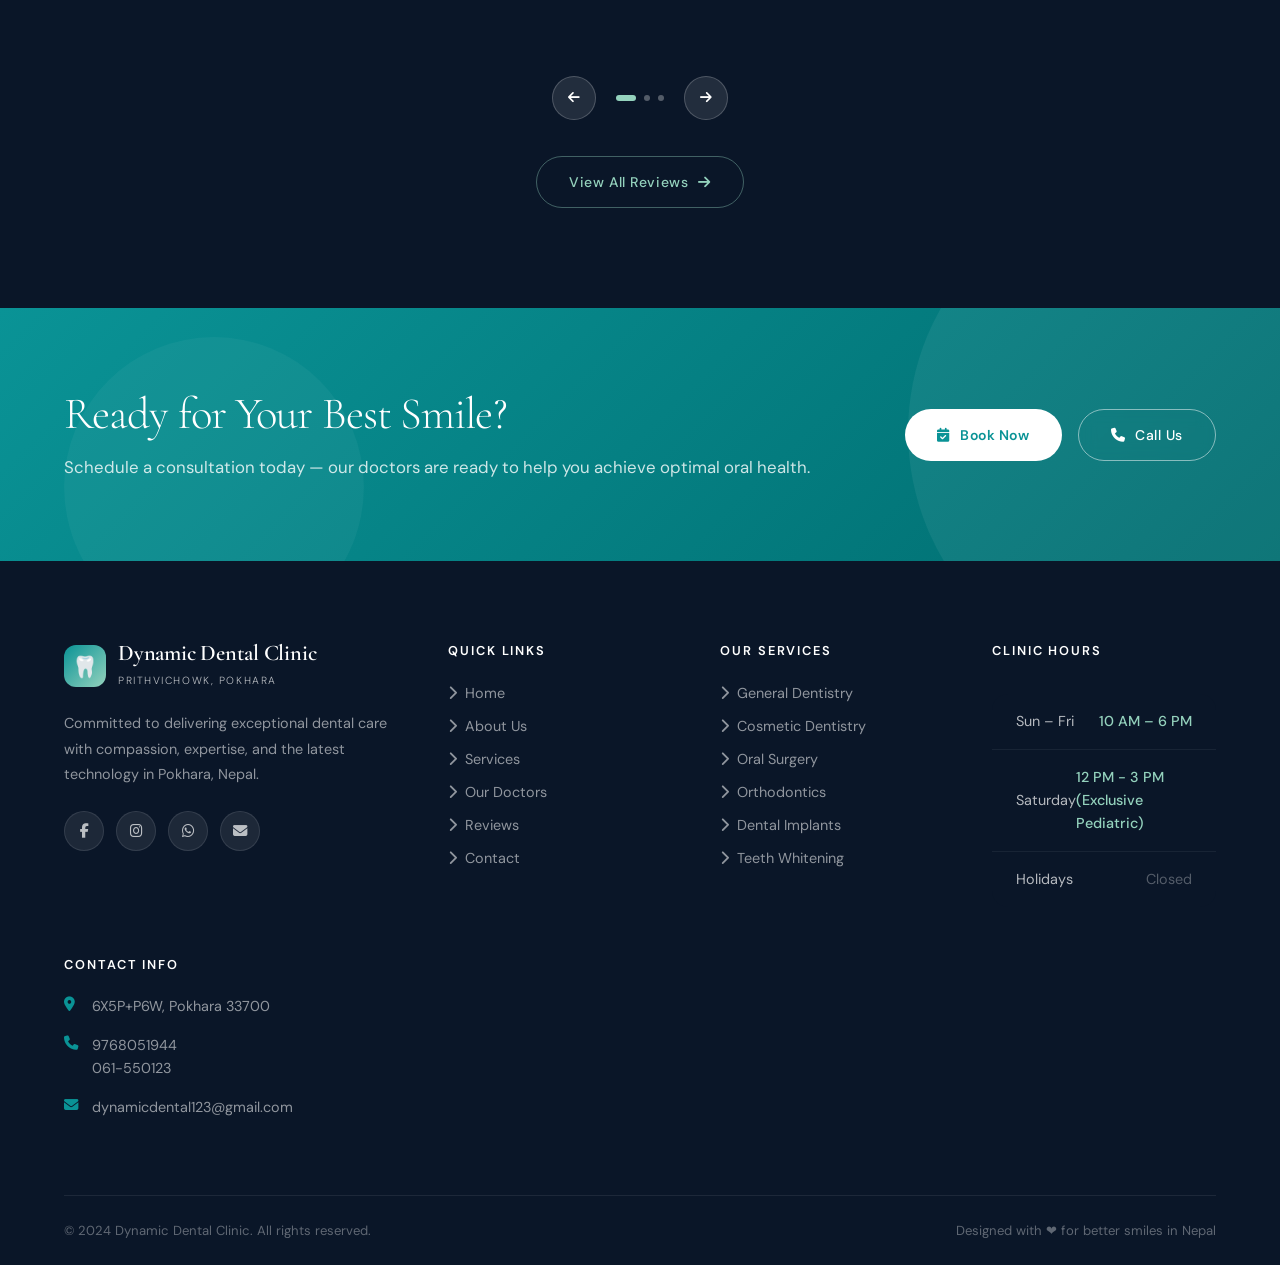
==== commit d1946727: "Refactor footer to include clinic hours Updated clinic hours section in the footer." ====
--- a/index.html
+++ b/index.html
@@ -476,6 +476,14 @@
           </ul>
         </div>
         <div class="footer-col">
+          <h5>Clinic Hours</h5>
+          <div class="hours-table">
+            <div class="hours-row"><span class="day">Sun – Fri</span><span class="time">10 AM – 6 PM</span></div>
+            <div class="hours-row"><span class="day">Saturday</span><span class="time">12 PM - 3 PM (Exclusive Pediatric)</span></div>
+            <div class="hours-row"><span class="day">Holidays</span><span class="closed">Closed</span></div>
+          </div>
+        </div>
+        <div class="footer-col">
           <h5>Contact Info</h5>
           <ul class="footer-contact">
             <li>
@@ -494,21 +502,7 @@
               <a href="mailto:dynamicdental123@gmail.com">dynamicdental123@gmail.com</a>
             </li>
           </ul>
-          <div class="hours-table" style="margin-top:20px;">
-            <div class="hours-row">
-              <span class="day">Sun – Fri</span>
-              <span class="time">10:00 AM – 6:00 PM</span>
-            </div>
-            
-            <div class="hours-row">
-              <span class="day">Saturday</span>
-              <span class="time">12:00PM - 3:00PM (Exclusive Pediatric)</span>
-            </div>
-            <div class="hours-row">
-              <span class="day">Holidays</span>
-              <span class="time">Closed</span>
-            </div>
-          </div>
+  
         </div>
       </div>
       <div class="footer-bottom">
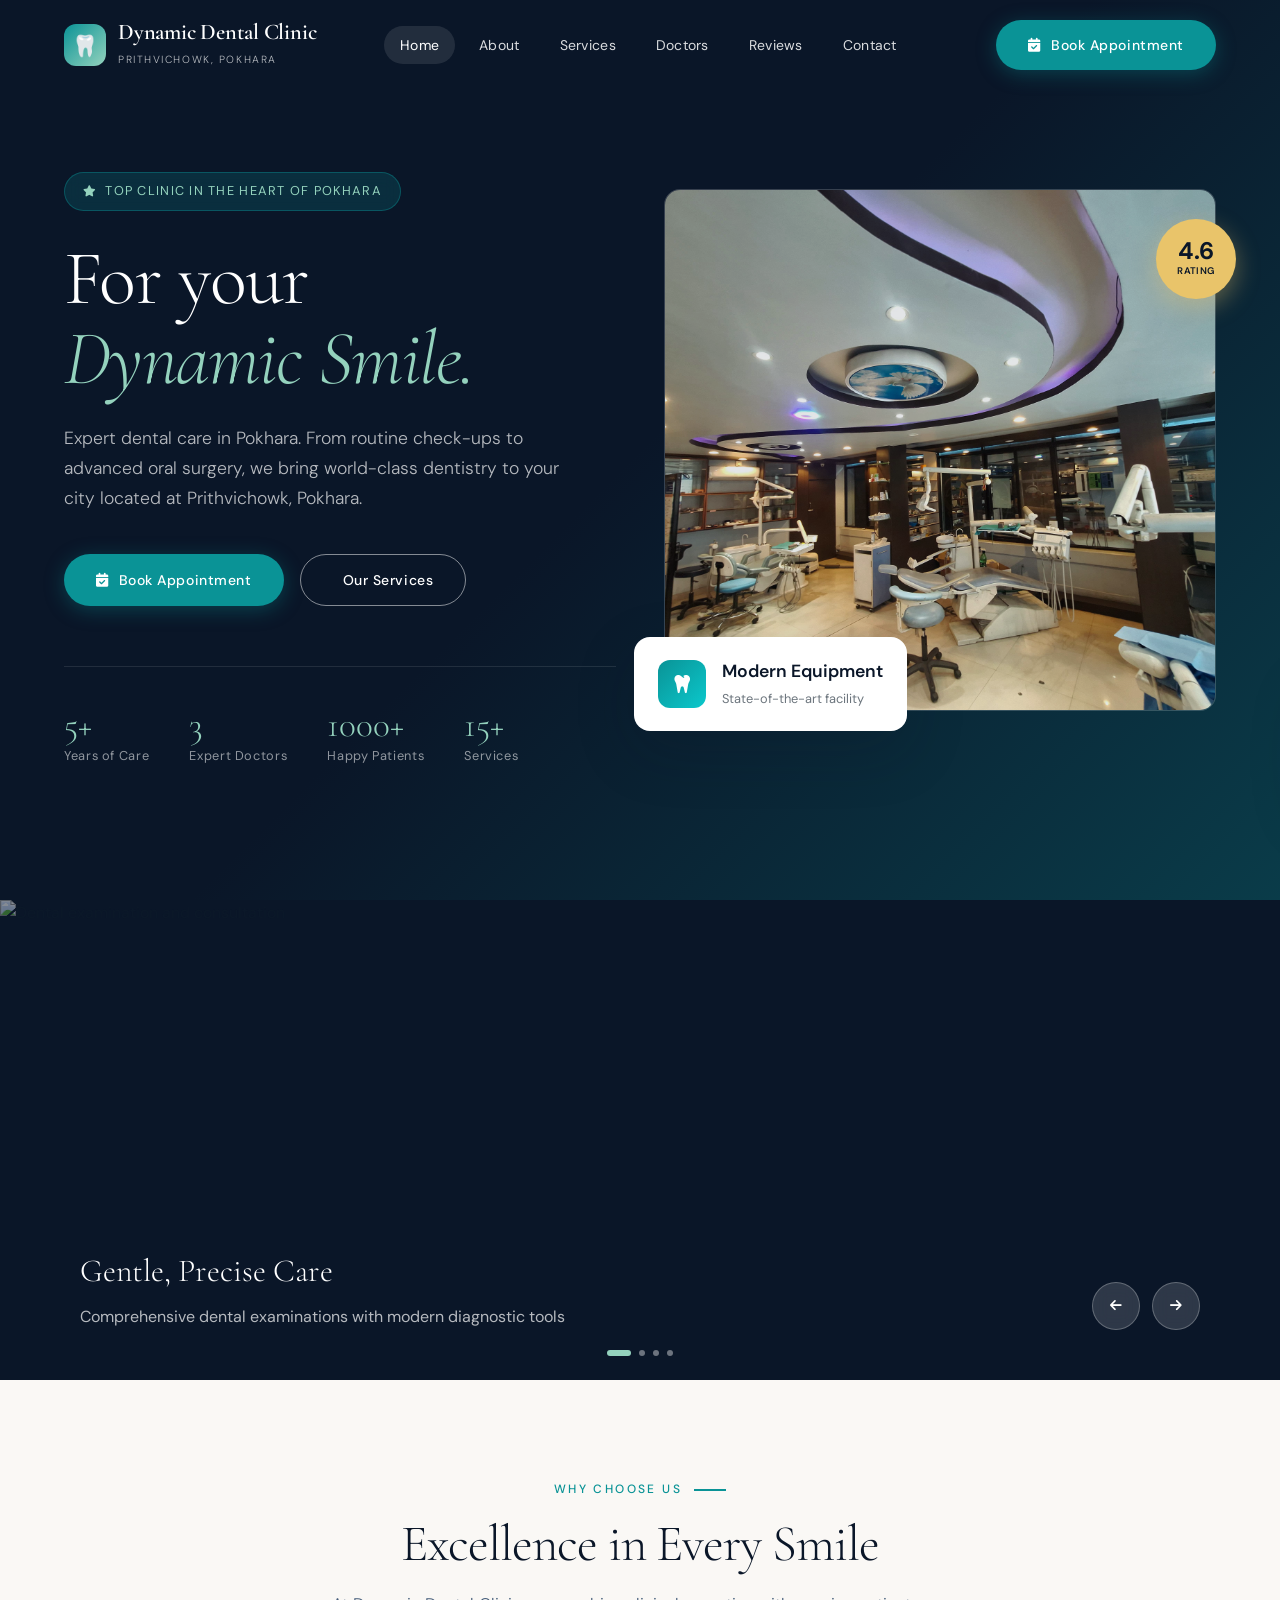
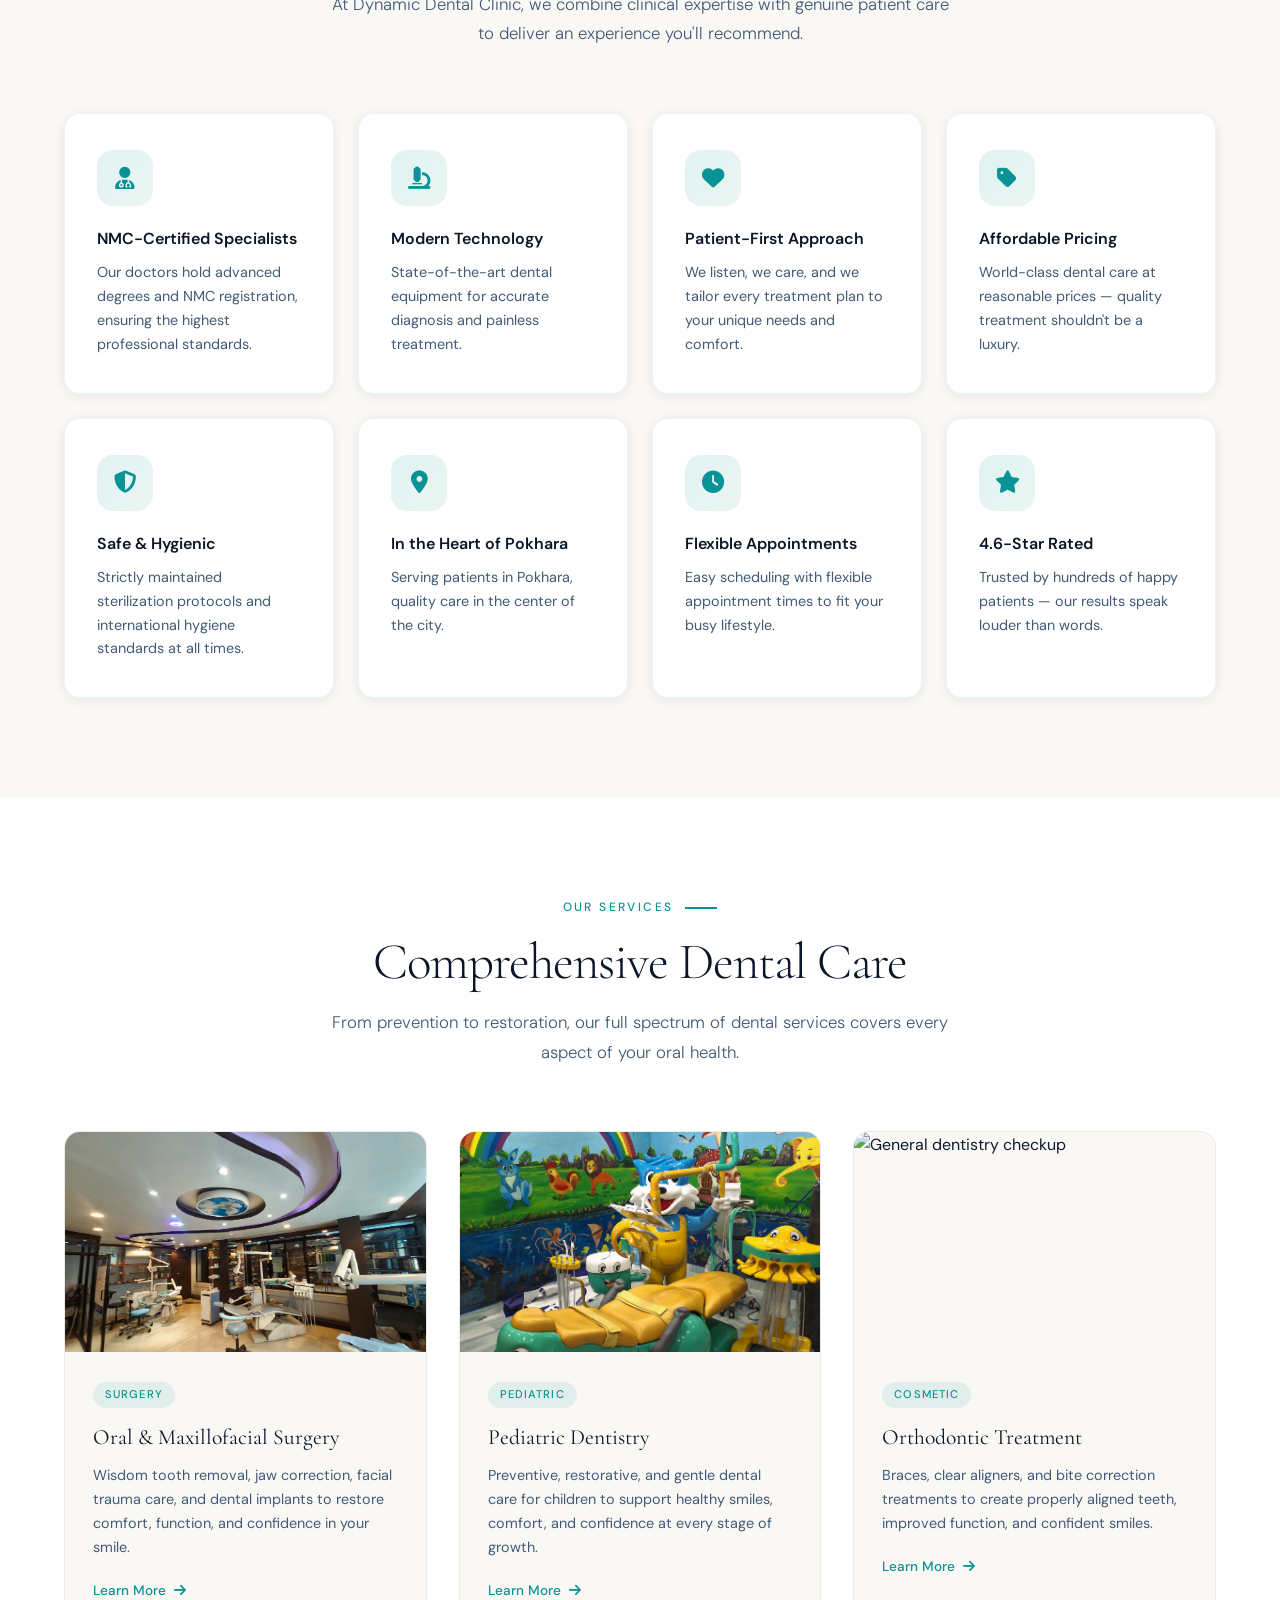
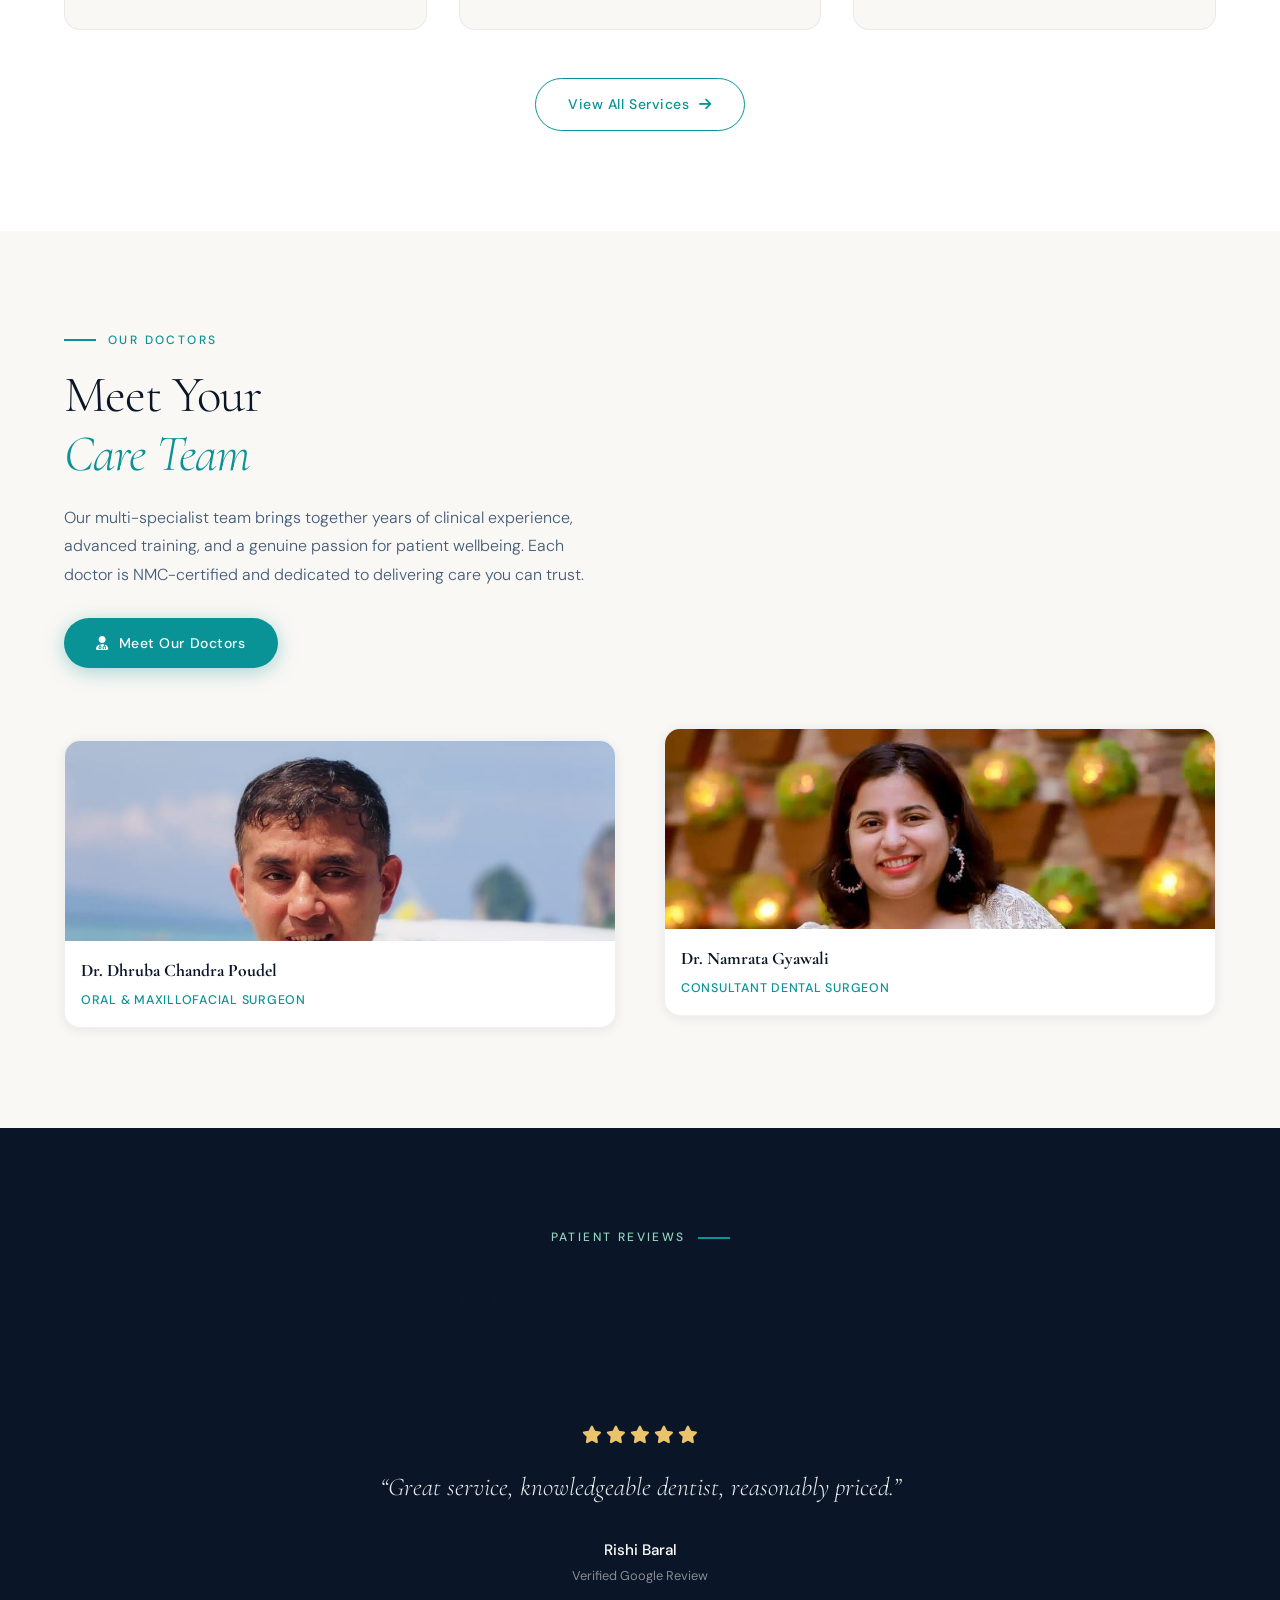
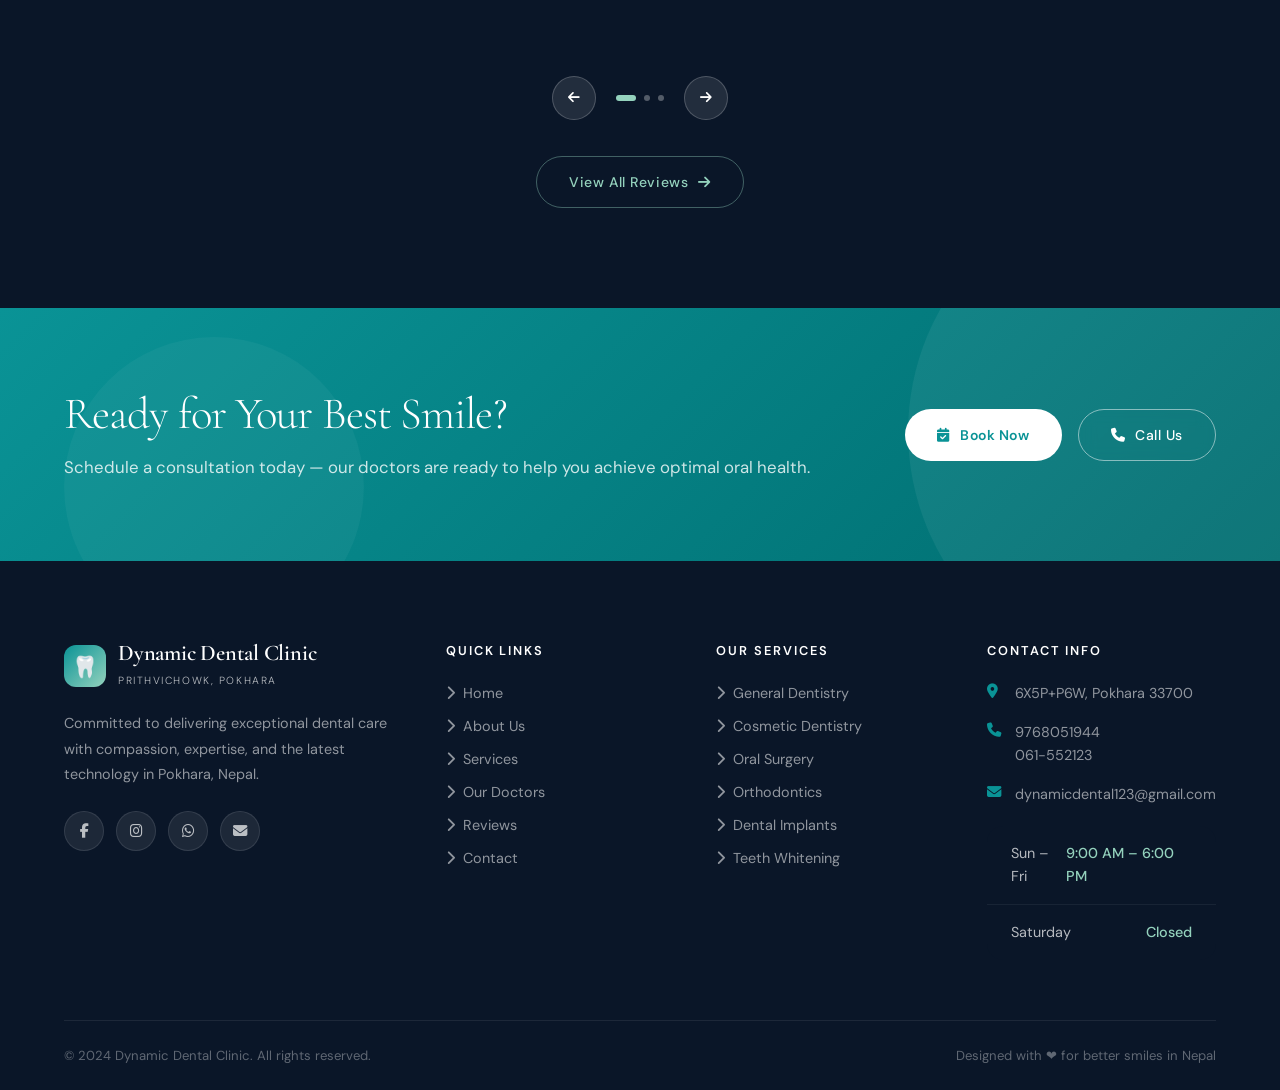
==== commit 57690e9b: "a" ====
--- a/index.html
+++ b/index.html
@@ -329,7 +329,7 @@
             <img src="./assets/drnamrata.jpg" alt="Dr. Dhruba C. Poudel and Dr. Namrata Gyawali, Dental Surgeon" style="width:100%;height:200px;object-fit:cover;object-position:top;" loading="lazy" />
             <div style="padding:16px;">
               <strong style="display:block;font-family:var(--font-display);font-size:1.1rem;color:var(--navy);">Dr. Namrata Gyawali</strong>
-              <span style="font-size:0.78rem;color:var(--teal);text-transform:uppercase;letter-spacing:0.06em;font-weight:500;">Pediatric Dentist</span>
+              <span style="font-size:0.78rem;color:var(--teal);text-transform:uppercase;letter-spacing:0.06em;font-weight:500;">Consultant Dental Surgeon</span>
             </div>
         </div>
       </div>
@@ -474,14 +474,6 @@
             <li><a href="services.html"><i class="fas fa-chevron-right"></i> Dental Implants</a></li>
             <li><a href="services.html"><i class="fas fa-chevron-right"></i> Teeth Whitening</a></li>
           </ul>
-        </div>
-        <div class="footer-col">
-          <h5>Clinic Hours</h5>
-          <div class="hours-table">
-            <div class="hours-row"><span class="day">Sun – Fri</span><span class="time">10 AM – 6 PM</span></div>
-            <div class="hours-row"><span class="day">Saturday</span><span class="time">12 PM - 3 PM (Exclusive Pediatric)</span></div>
-            <div class="hours-row"><span class="day">Holidays</span><span class="closed">Closed</span></div>
-          </div>
         </div>
         <div class="footer-col">
           <h5>Contact Info</h5>
@@ -494,7 +486,7 @@
               <i class="fas fa-phone"></i>
               <div>
                 <a href="tel:+9779768051944">9768051944</a><br/>
-                <a href="tel:+97761550123">061-550123</a>
+                <a href="tel:+97761550123">061-552123</a>
               </div>
             </li>
             <li>
@@ -502,7 +494,16 @@
               <a href="mailto:dynamicdental123@gmail.com">dynamicdental123@gmail.com</a>
             </li>
           </ul>
-  
+          <div class="hours-table" style="margin-top:20px;">
+            <div class="hours-row">
+              <span class="day">Sun – Fri</span>
+              <span class="time">9:00 AM – 6:00 PM</span>
+            </div>
+            <div class="hours-row">
+              <span class="day">Saturday</span>
+              <span class="time">Closed</span>
+            </div>
+          </div>
         </div>
       </div>
       <div class="footer-bottom">
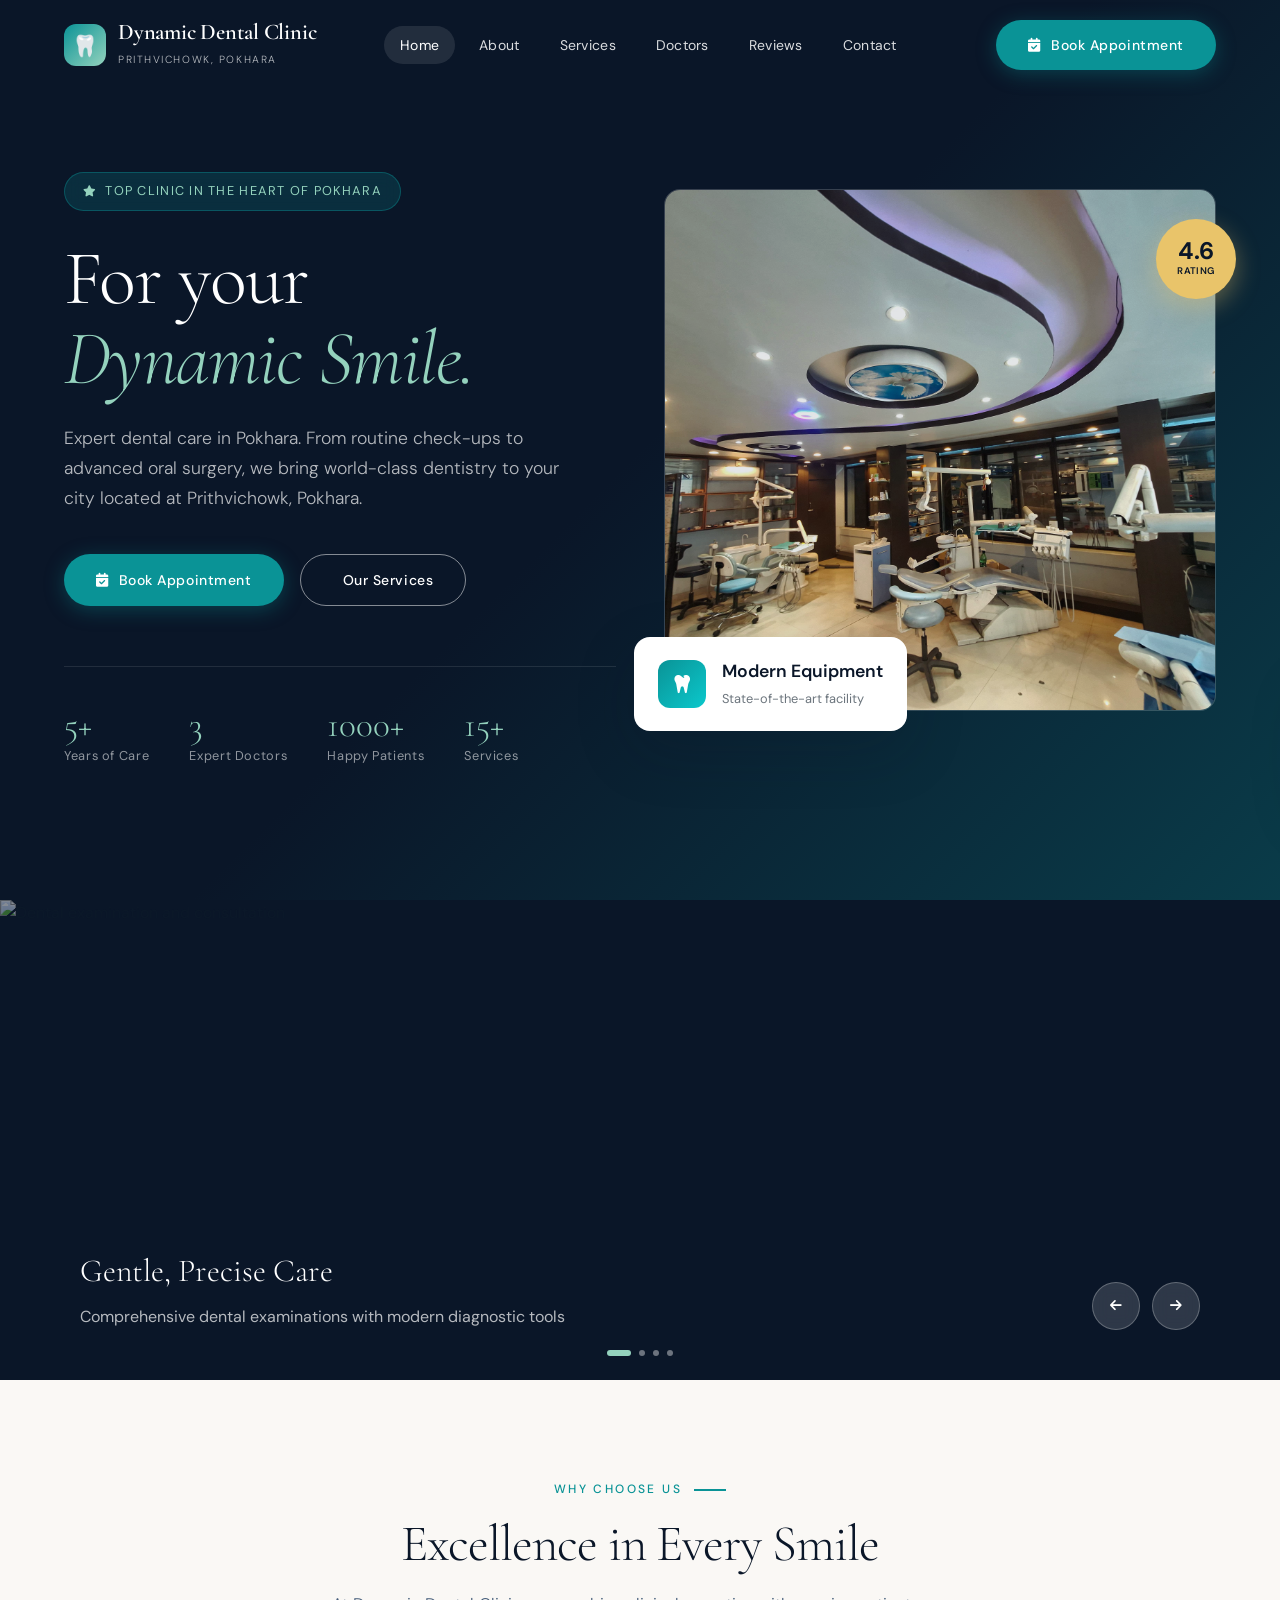
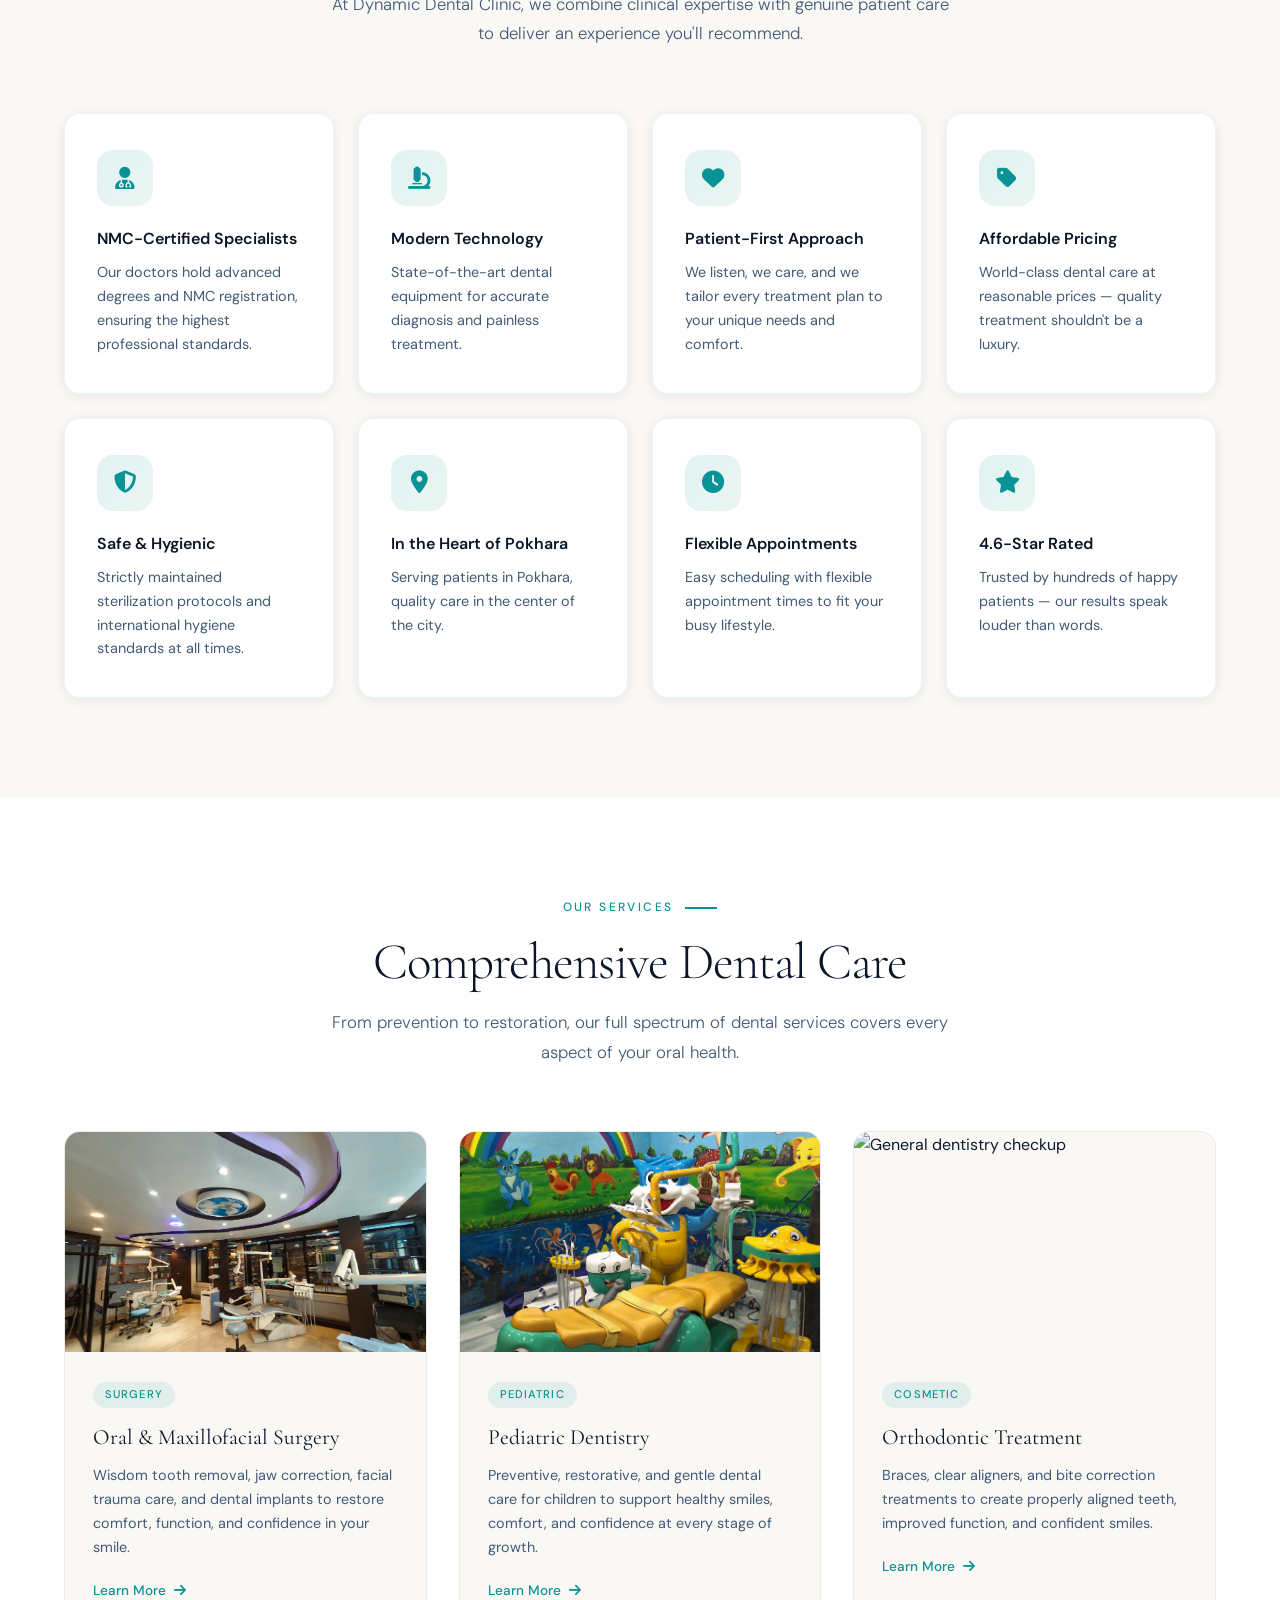
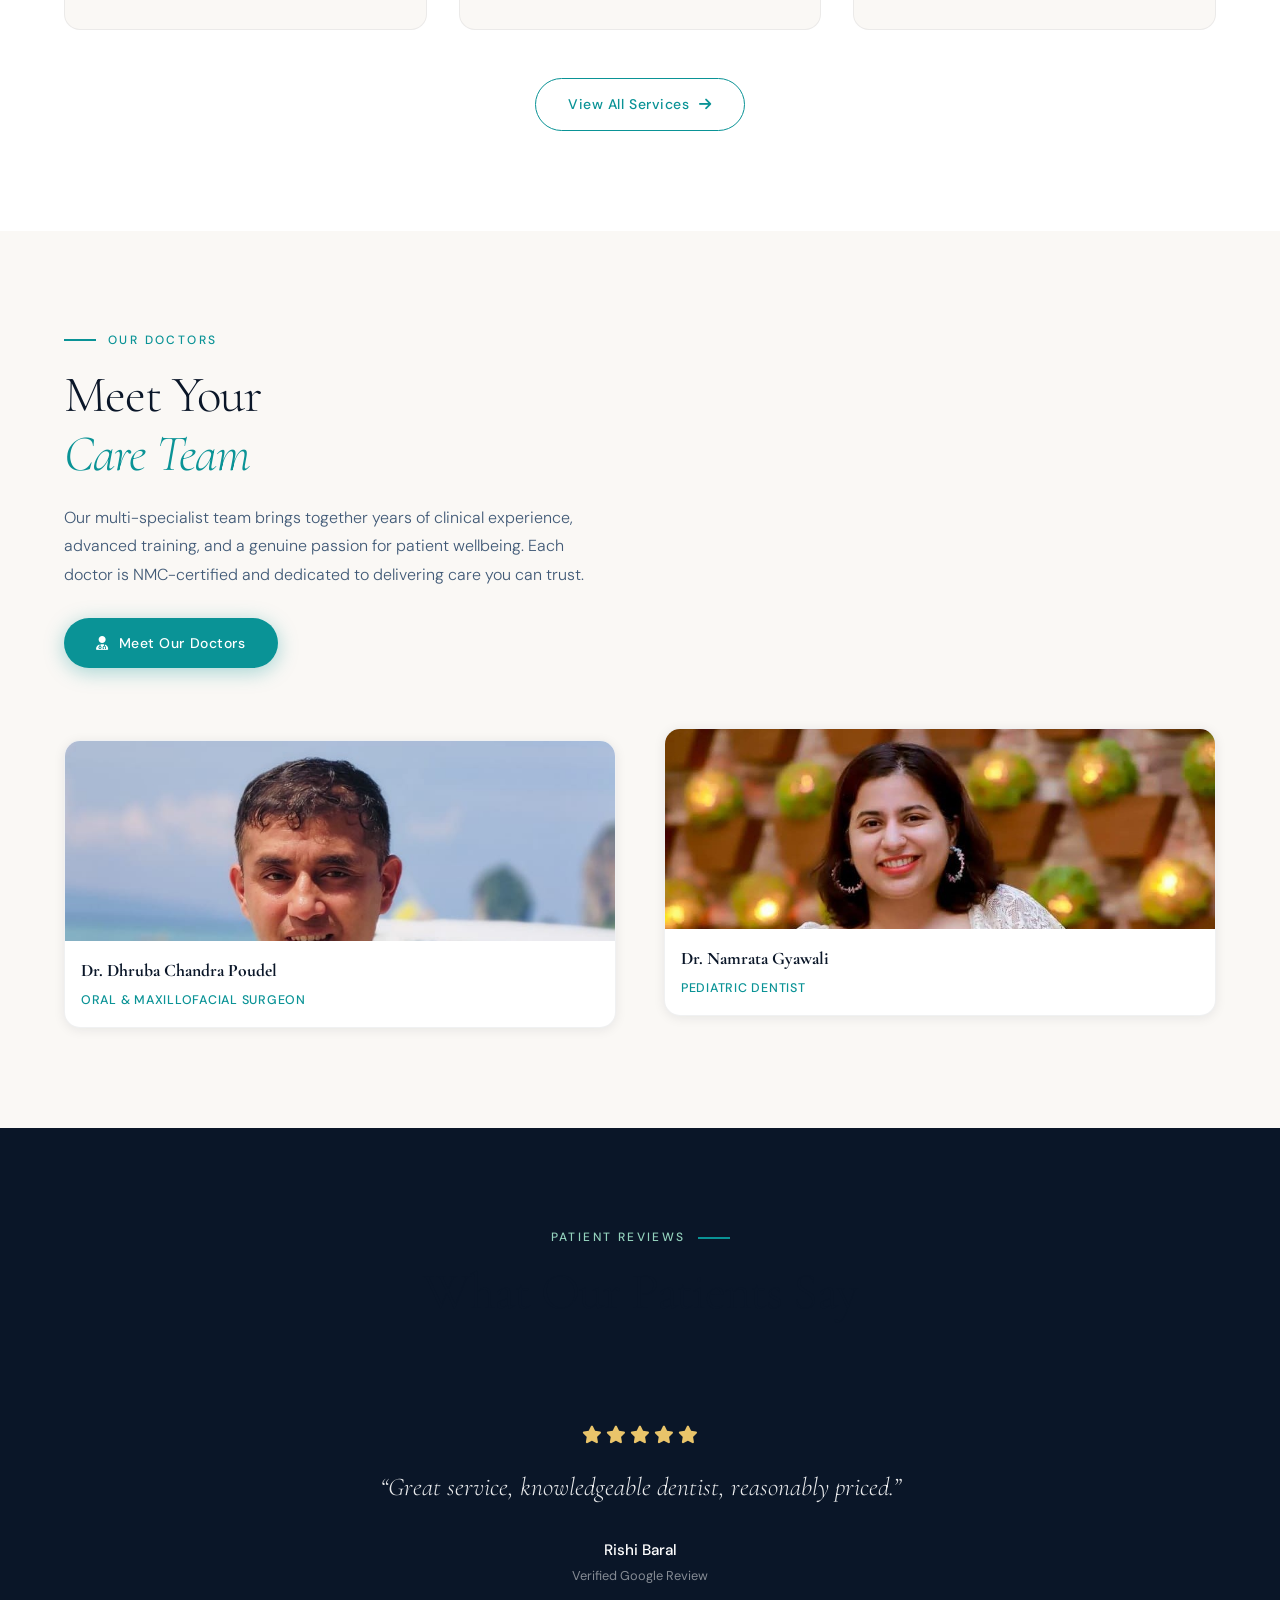
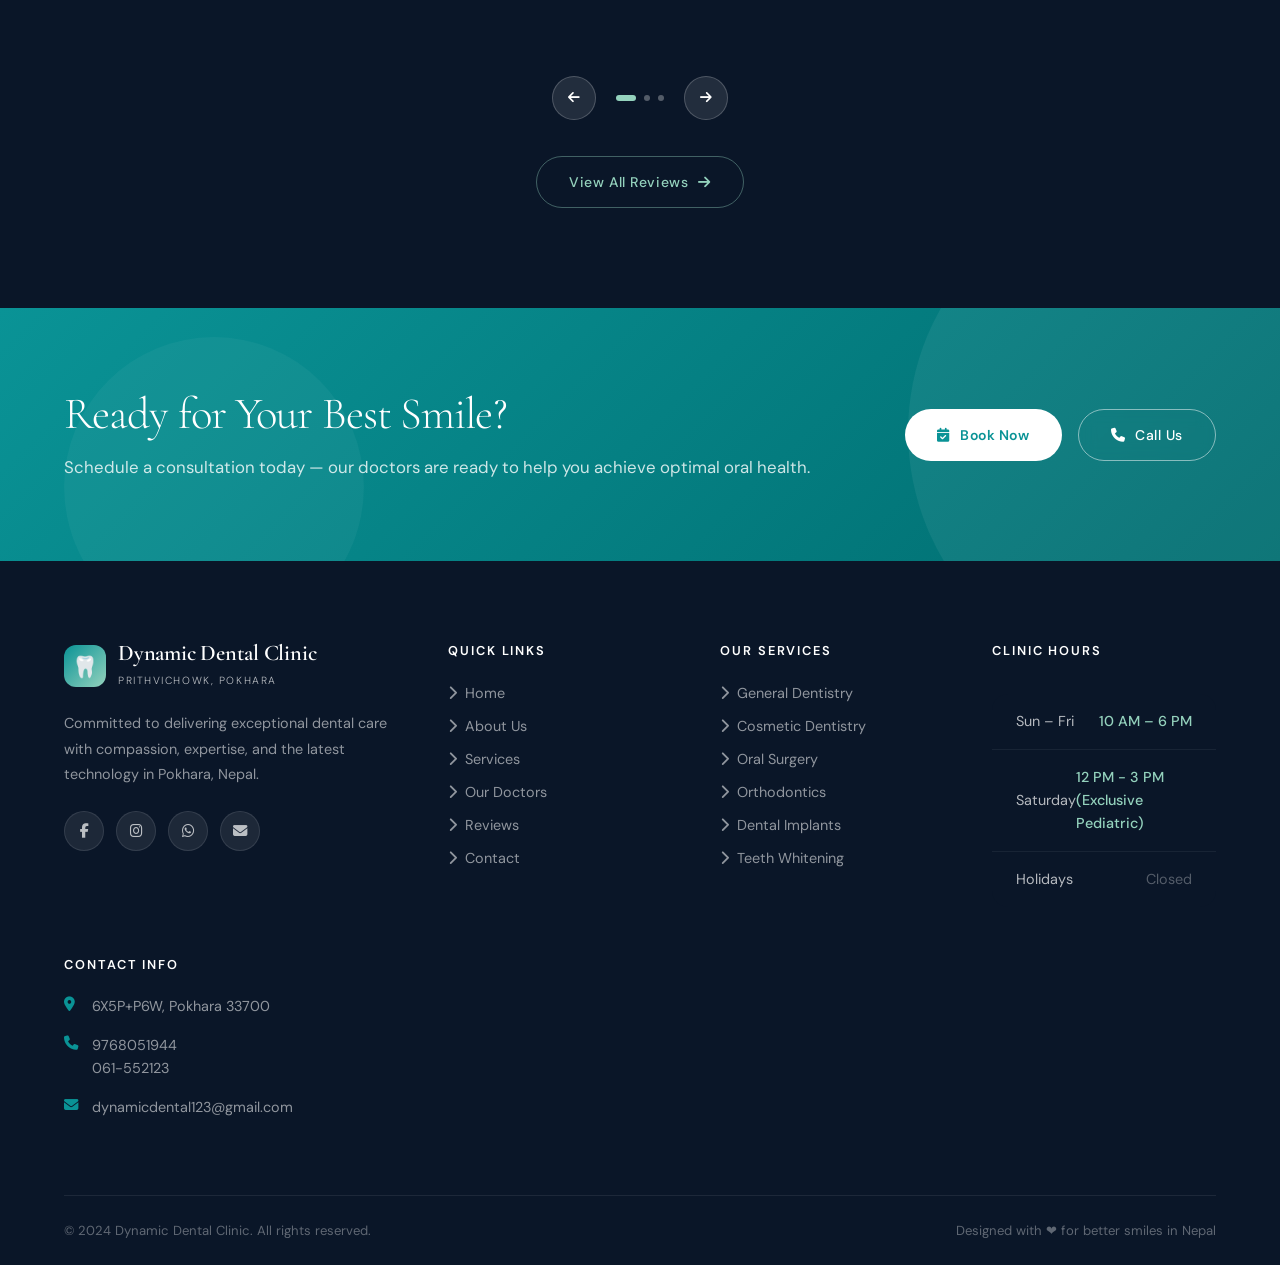
==== commit 70053a8f: "Merge branch 'main' of https://github.com/rajatcj/dynamicdental" ====
--- a/index.html
+++ b/index.html
@@ -329,7 +329,7 @@
             <img src="./assets/drnamrata.jpg" alt="Dr. Dhruba C. Poudel and Dr. Namrata Gyawali, Dental Surgeon" style="width:100%;height:200px;object-fit:cover;object-position:top;" loading="lazy" />
             <div style="padding:16px;">
               <strong style="display:block;font-family:var(--font-display);font-size:1.1rem;color:var(--navy);">Dr. Namrata Gyawali</strong>
-              <span style="font-size:0.78rem;color:var(--teal);text-transform:uppercase;letter-spacing:0.06em;font-weight:500;">Consultant Dental Surgeon</span>
+              <span style="font-size:0.78rem;color:var(--teal);text-transform:uppercase;letter-spacing:0.06em;font-weight:500;">Pediatric Dentist</span>
             </div>
         </div>
       </div>
@@ -474,6 +474,14 @@
             <li><a href="services.html"><i class="fas fa-chevron-right"></i> Dental Implants</a></li>
             <li><a href="services.html"><i class="fas fa-chevron-right"></i> Teeth Whitening</a></li>
           </ul>
+        </div>
+        <div class="footer-col">
+          <h5>Clinic Hours</h5>
+          <div class="hours-table">
+            <div class="hours-row"><span class="day">Sun – Fri</span><span class="time">10 AM – 6 PM</span></div>
+            <div class="hours-row"><span class="day">Saturday</span><span class="time">12 PM - 3 PM (Exclusive Pediatric)</span></div>
+            <div class="hours-row"><span class="day">Holidays</span><span class="closed">Closed</span></div>
+          </div>
         </div>
         <div class="footer-col">
           <h5>Contact Info</h5>
@@ -494,16 +502,7 @@
               <a href="mailto:dynamicdental123@gmail.com">dynamicdental123@gmail.com</a>
             </li>
           </ul>
-          <div class="hours-table" style="margin-top:20px;">
-            <div class="hours-row">
-              <span class="day">Sun – Fri</span>
-              <span class="time">9:00 AM – 6:00 PM</span>
-            </div>
-            <div class="hours-row">
-              <span class="day">Saturday</span>
-              <span class="time">Closed</span>
-            </div>
-          </div>
+  
         </div>
       </div>
       <div class="footer-bottom">
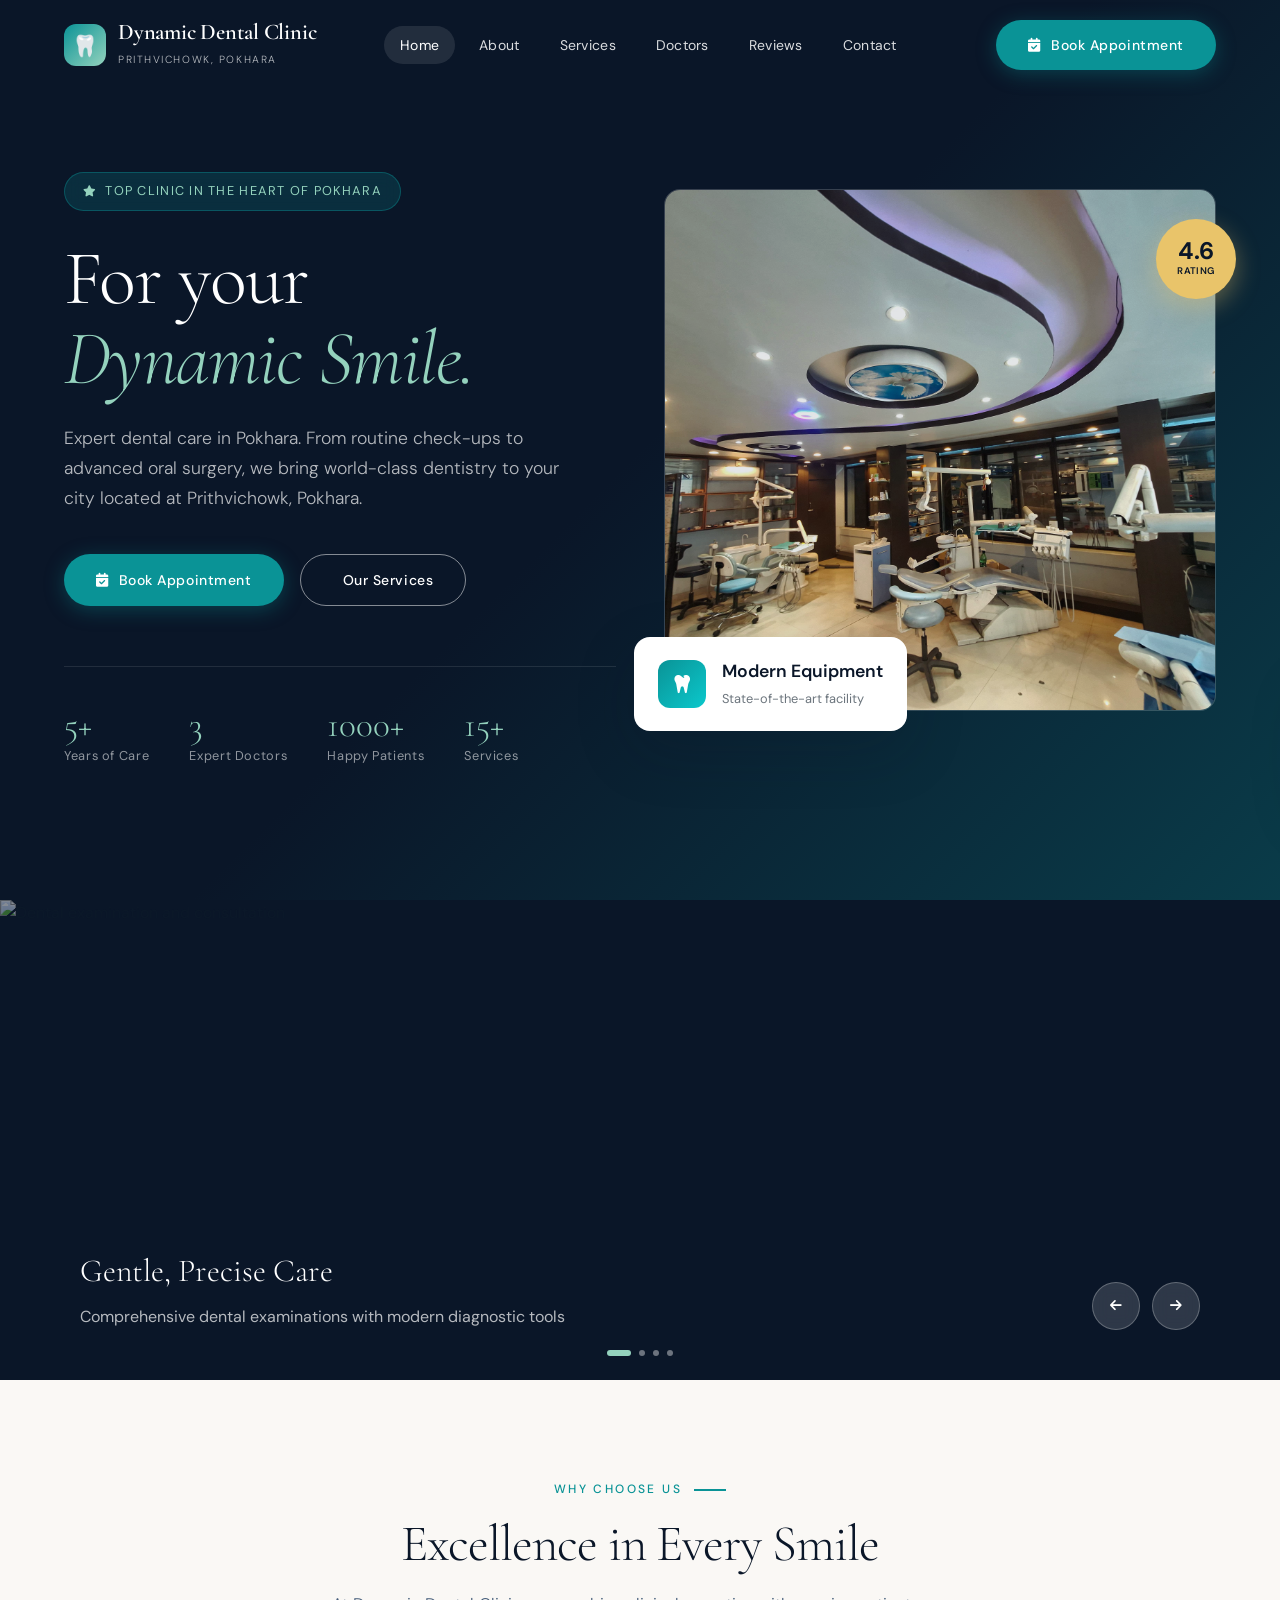
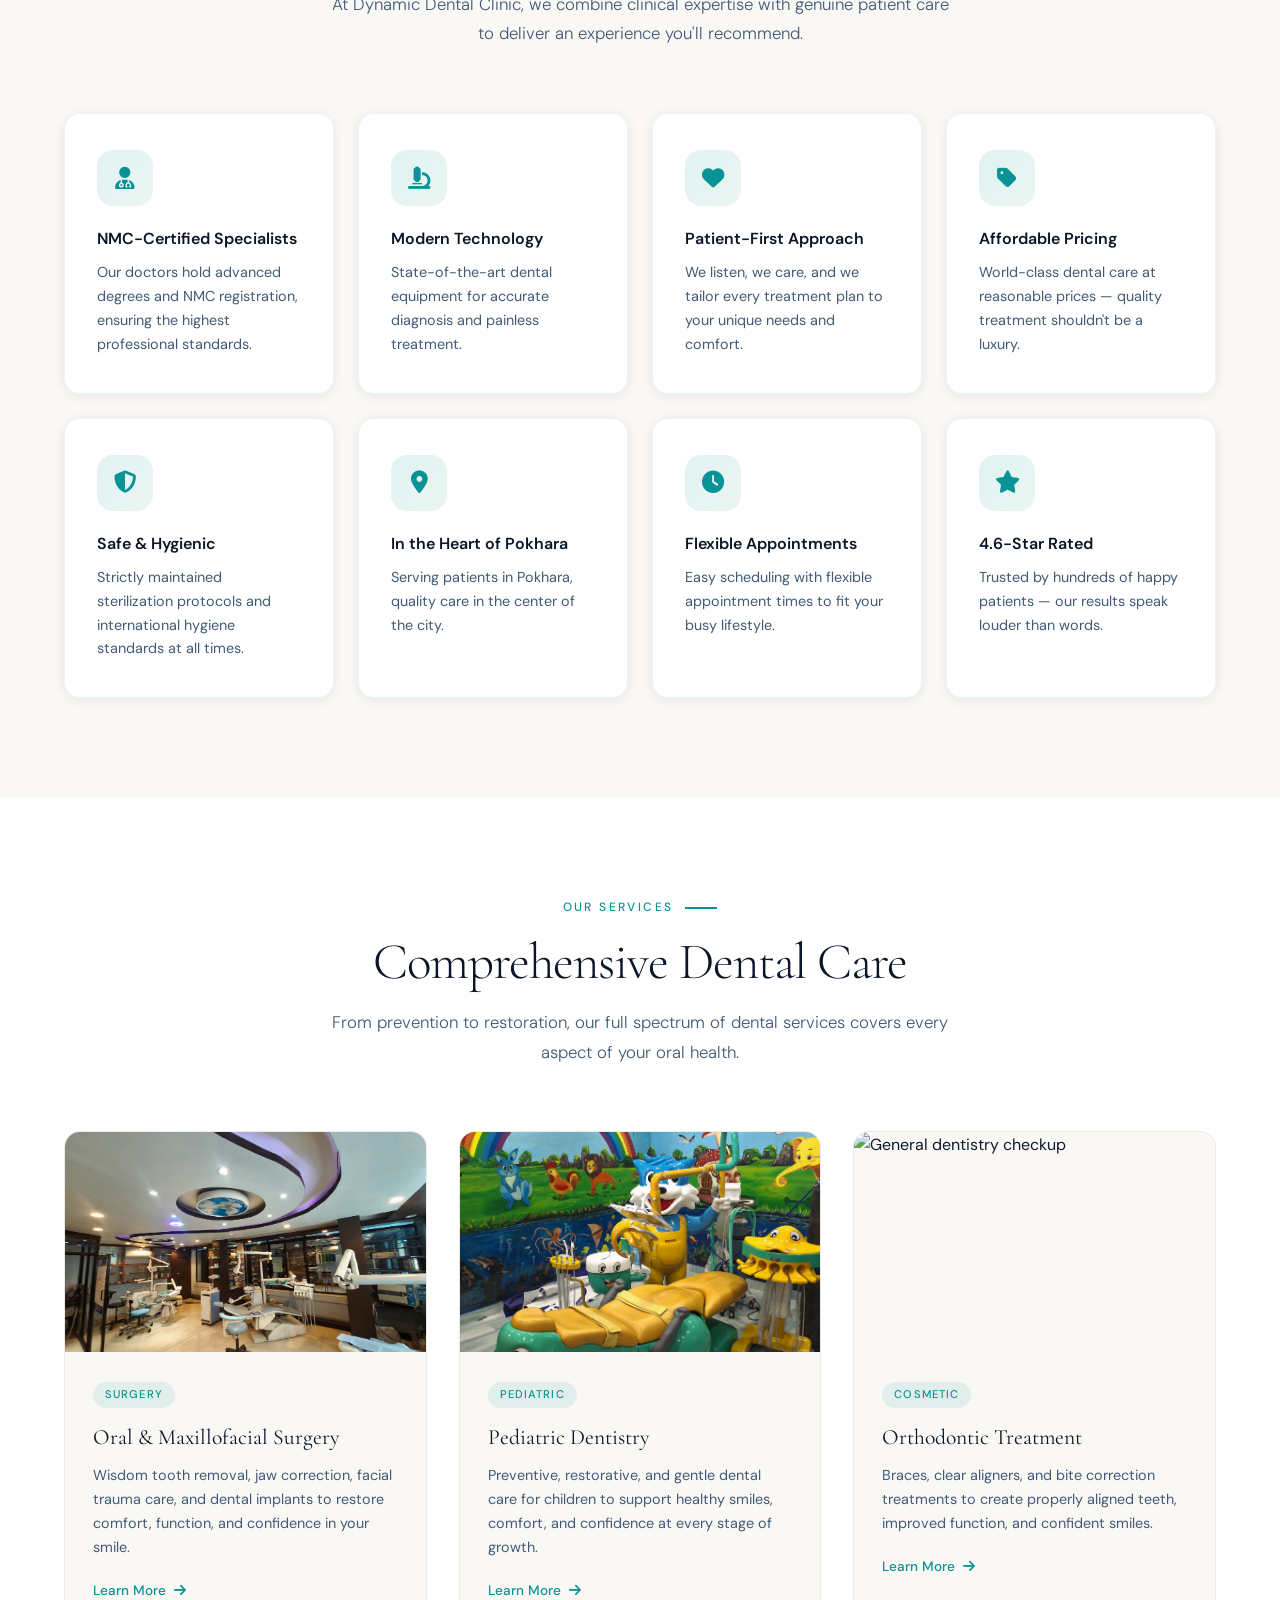
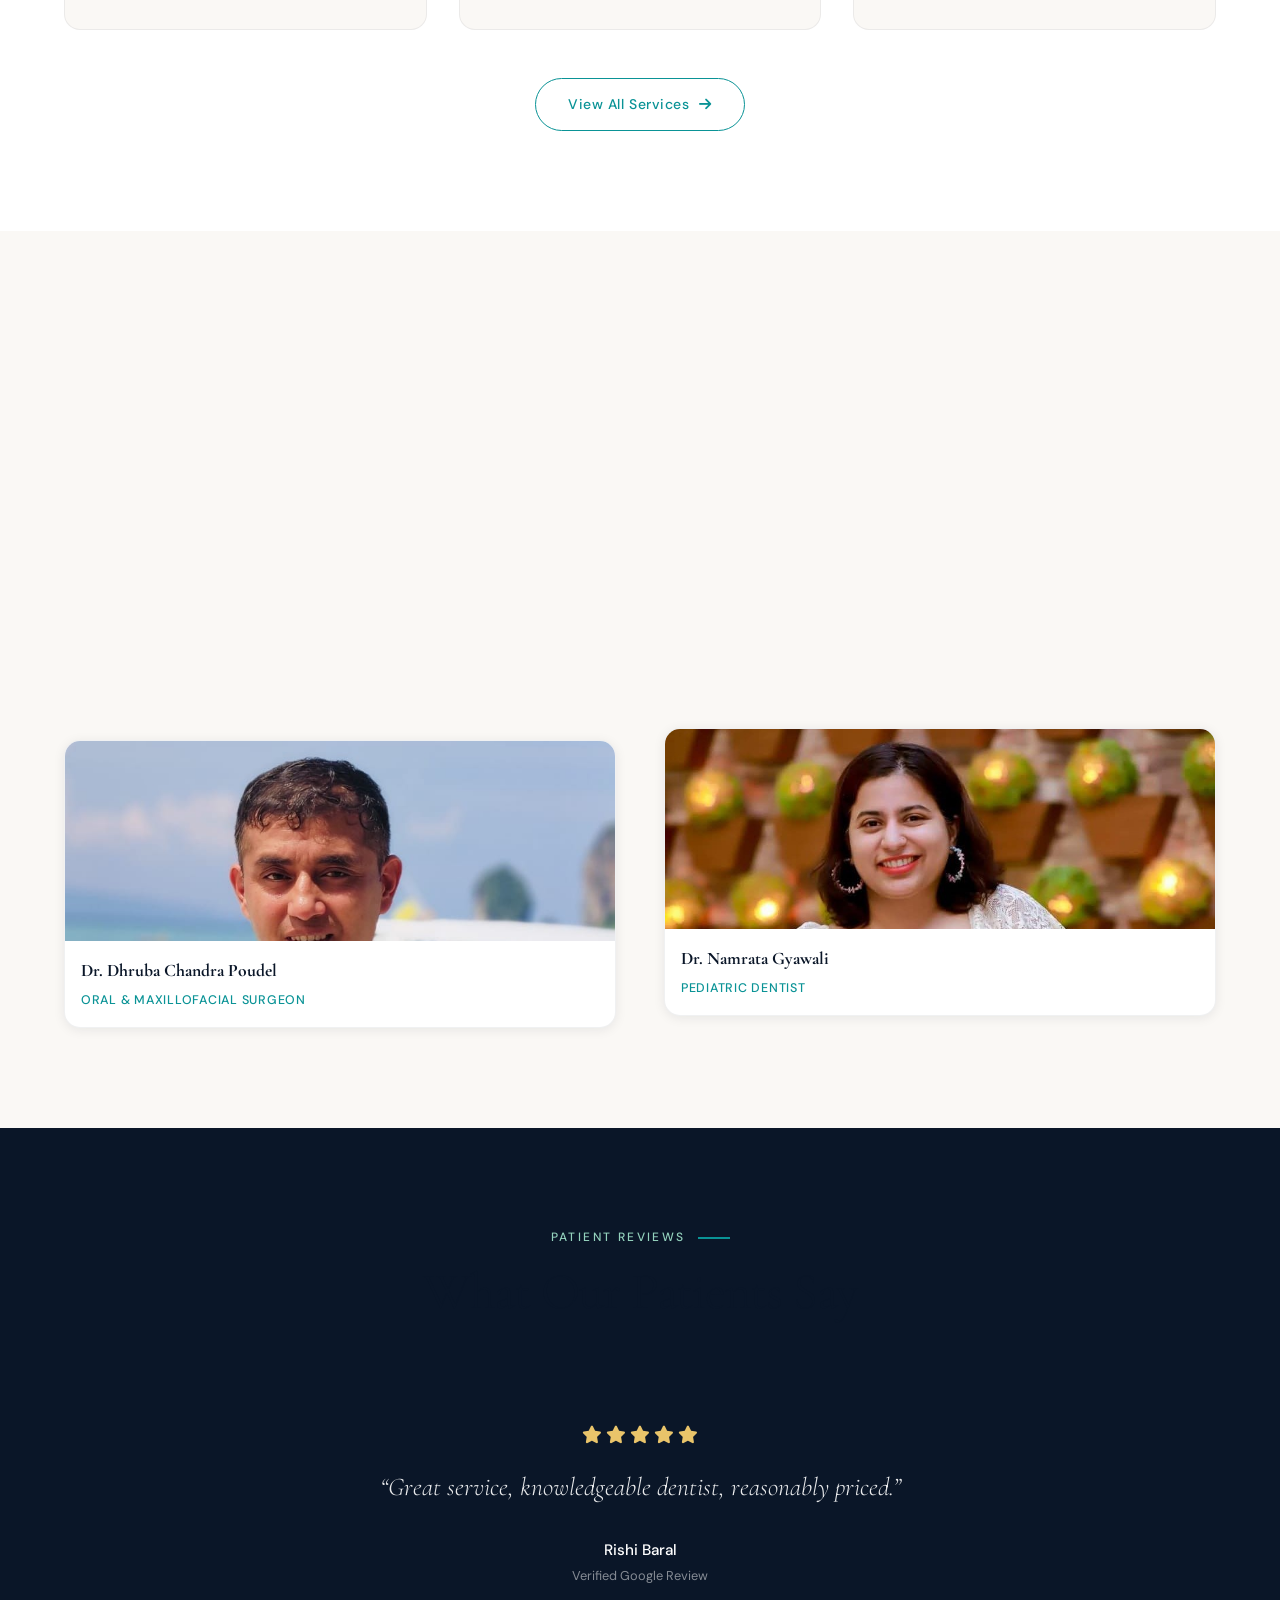
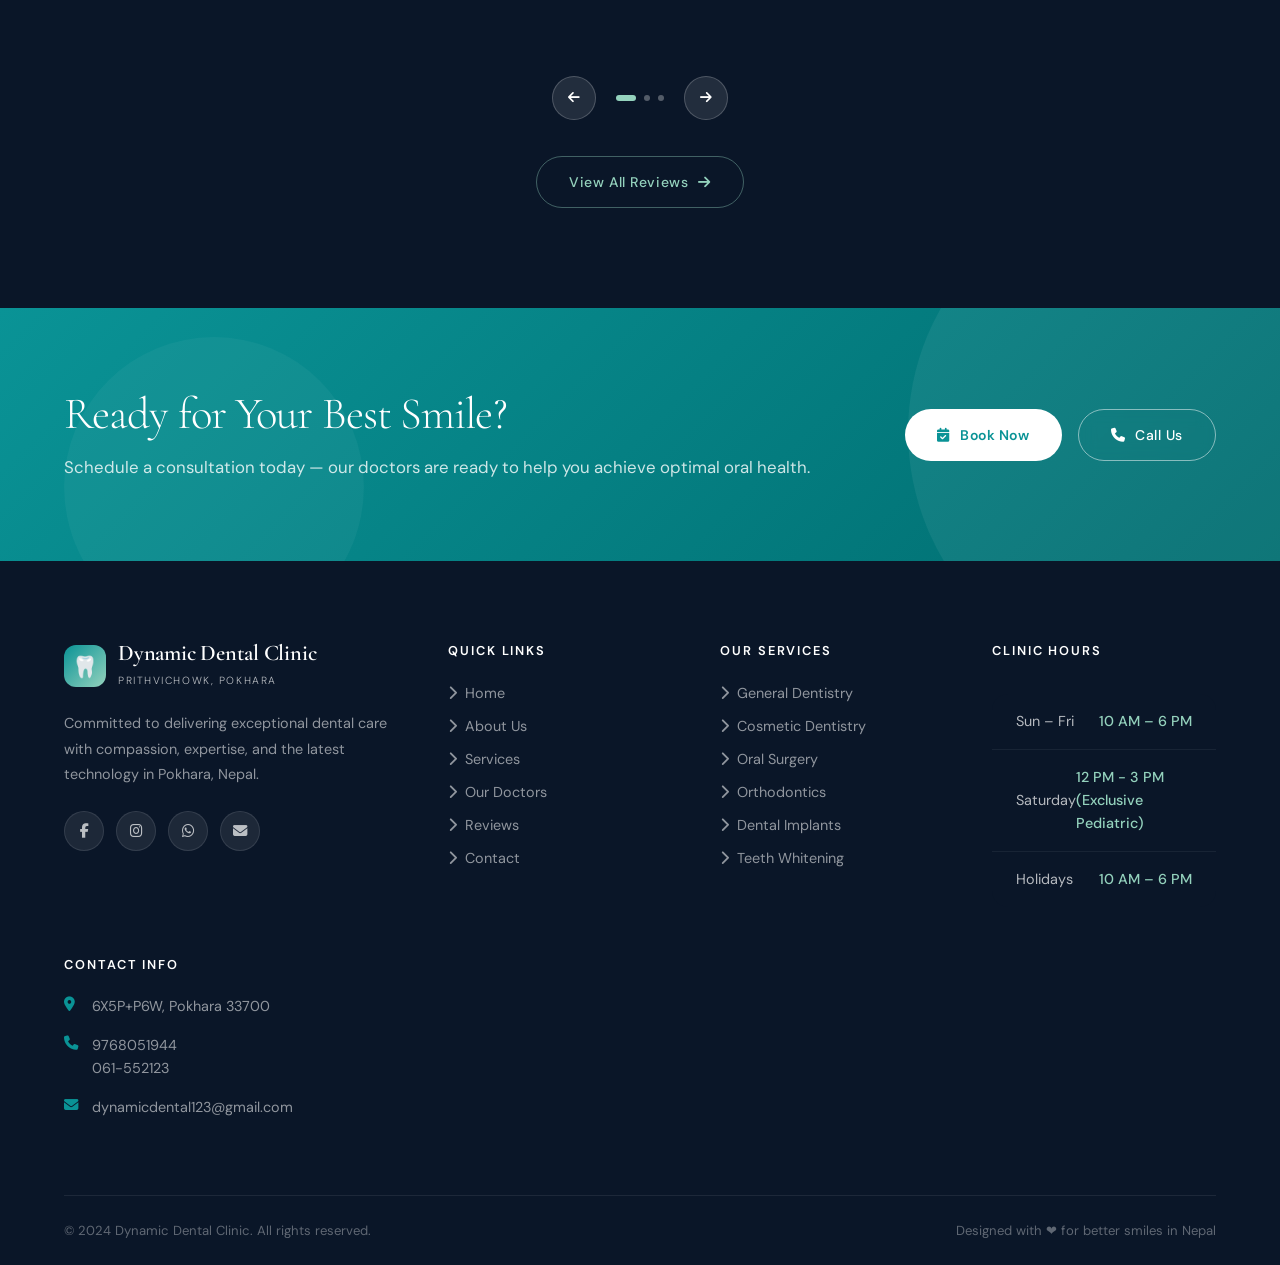
==== commit 0ad26dc9: "a" ====
--- a/index.html
+++ b/index.html
@@ -480,7 +480,7 @@
           <div class="hours-table">
             <div class="hours-row"><span class="day">Sun – Fri</span><span class="time">10 AM – 6 PM</span></div>
             <div class="hours-row"><span class="day">Saturday</span><span class="time">12 PM - 3 PM (Exclusive Pediatric)</span></div>
-            <div class="hours-row"><span class="day">Holidays</span><span class="closed">Closed</span></div>
+            <div class="hours-row"><span class="day">Holidays</span><span class="time">10 AM – 6 PM</span></div>
           </div>
         </div>
         <div class="footer-col">
